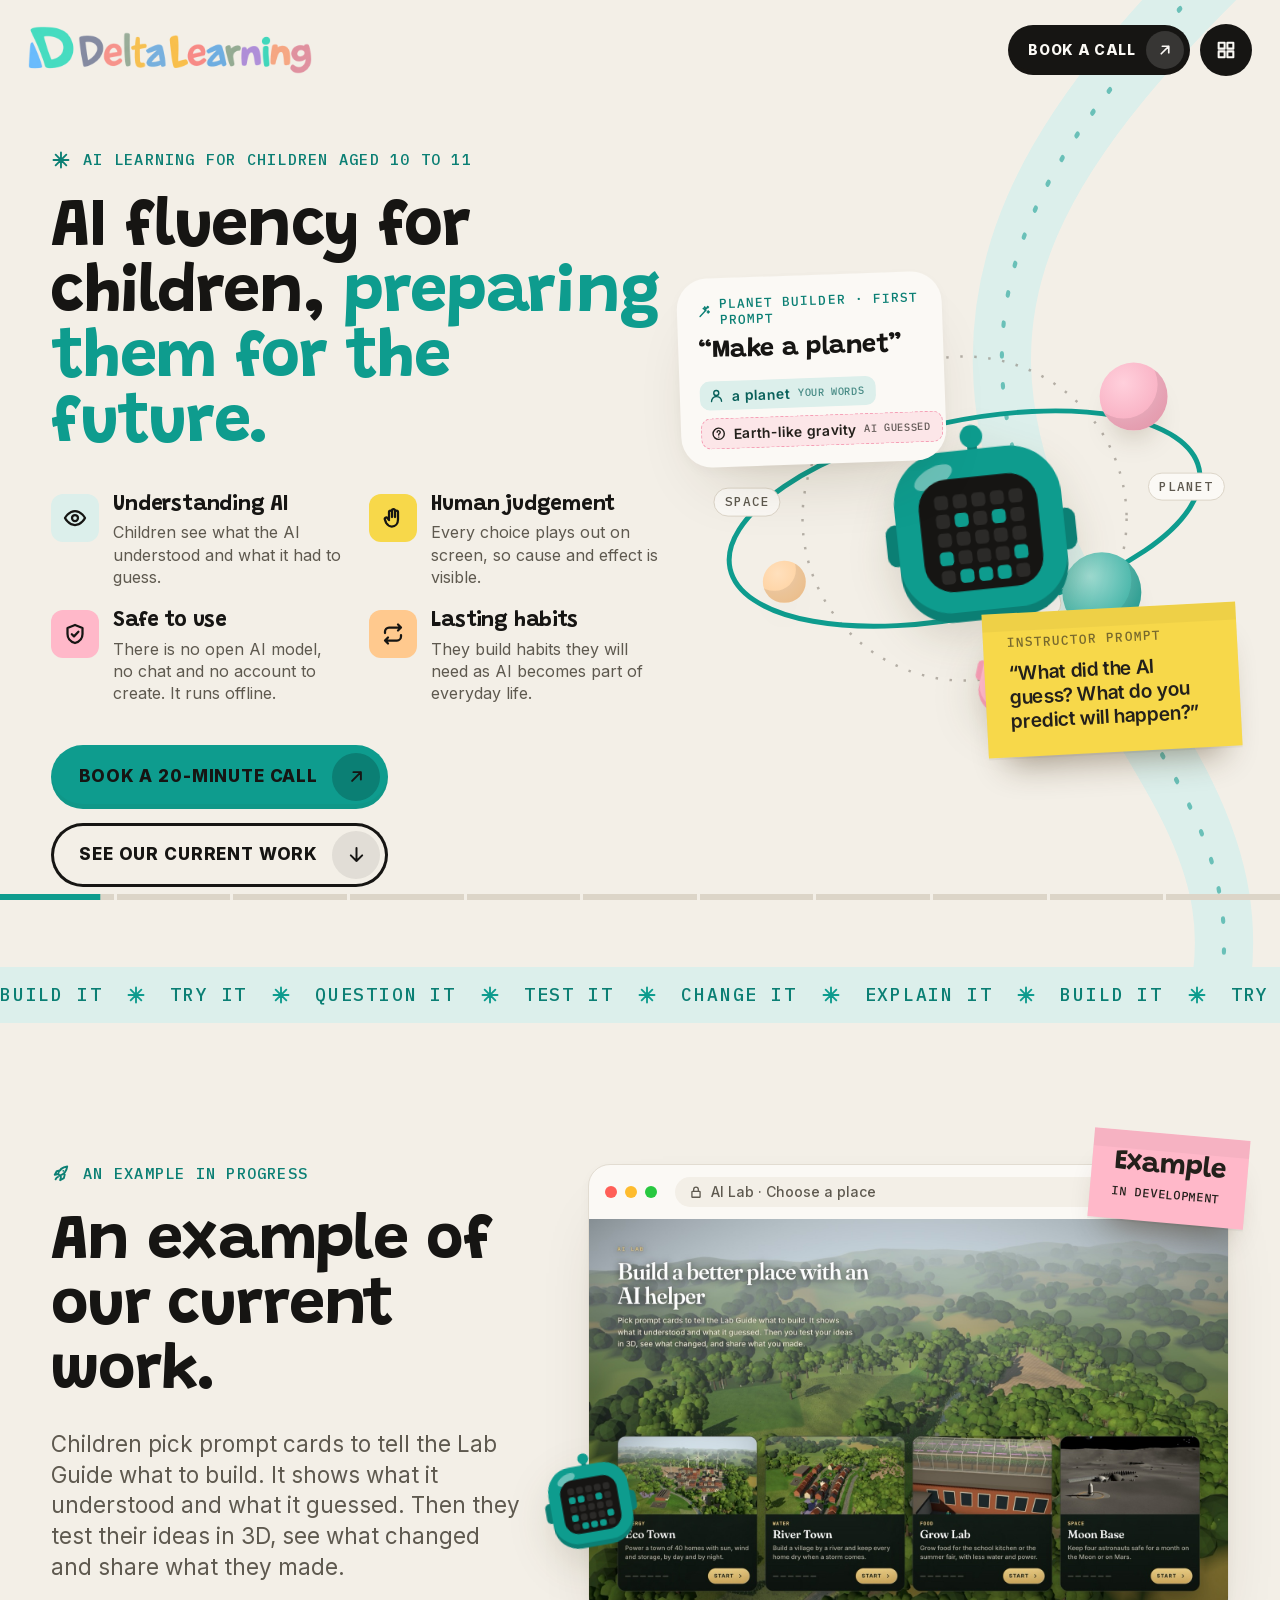
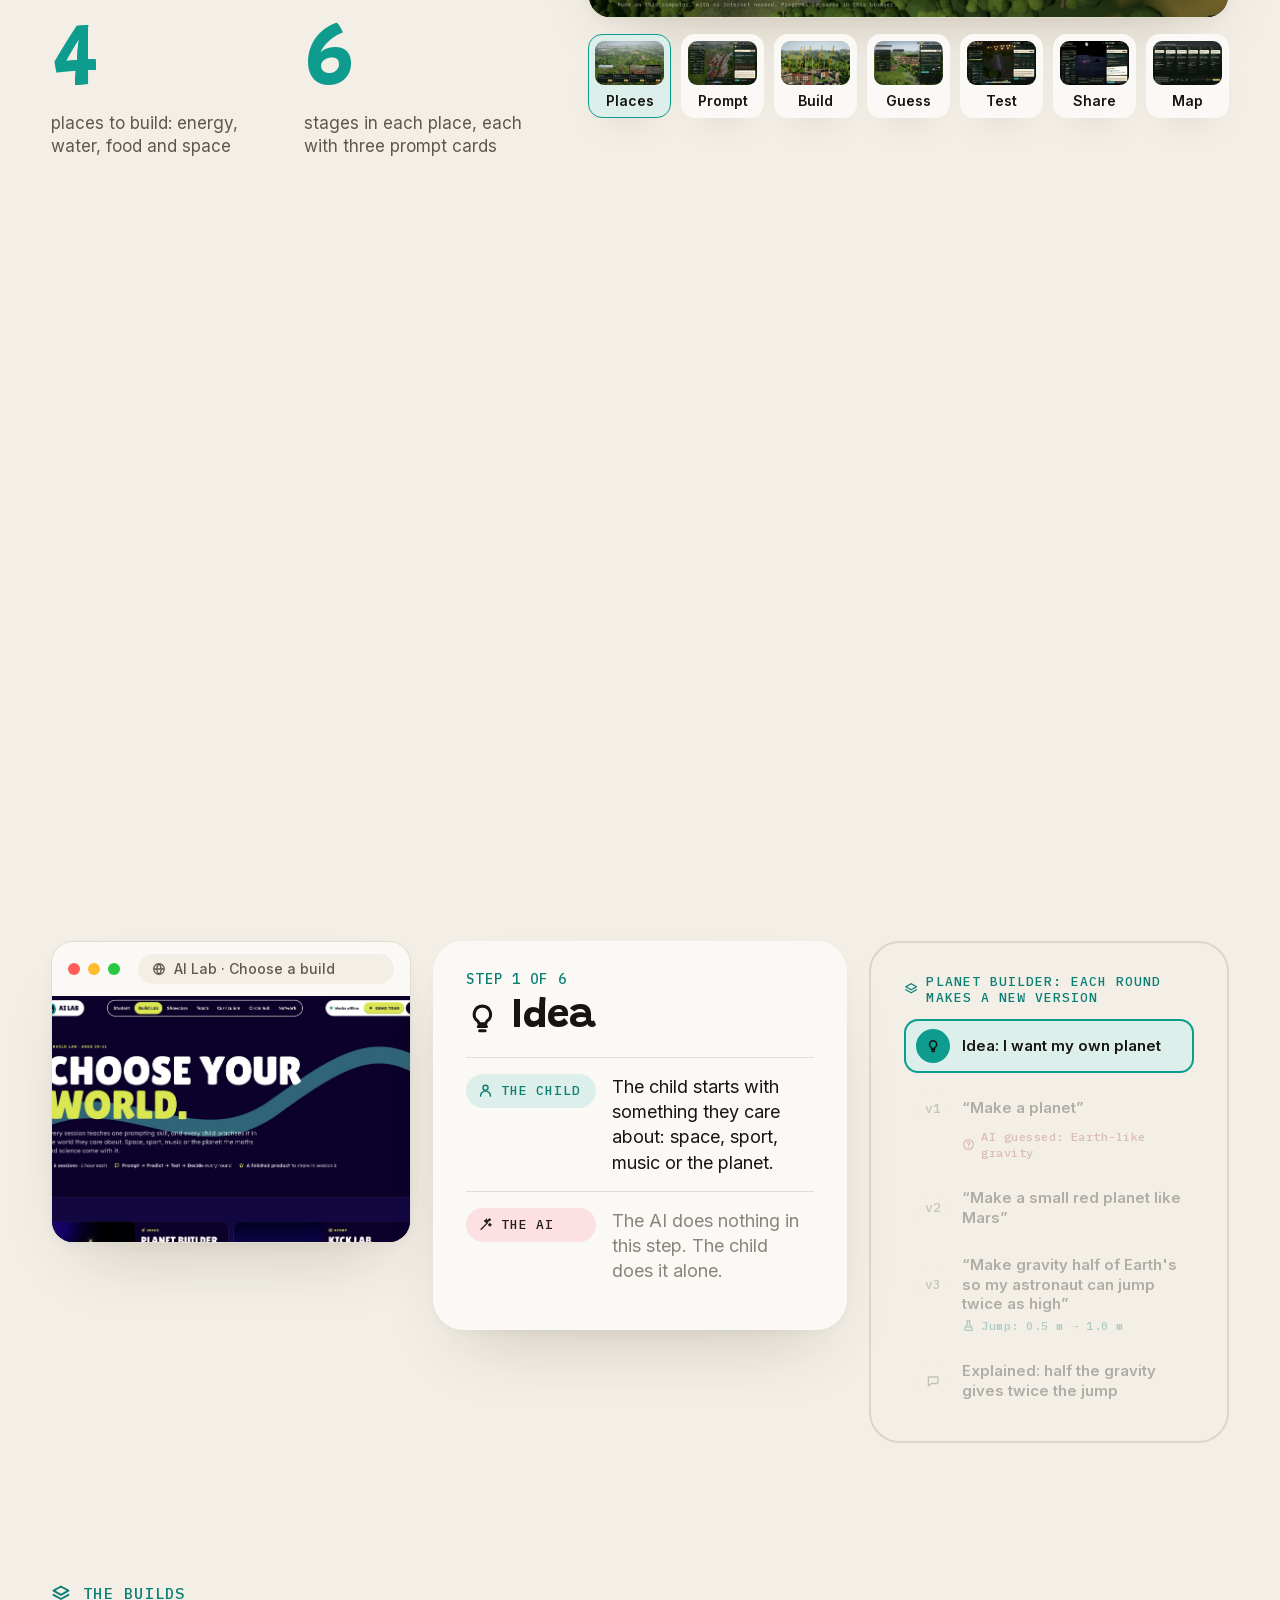
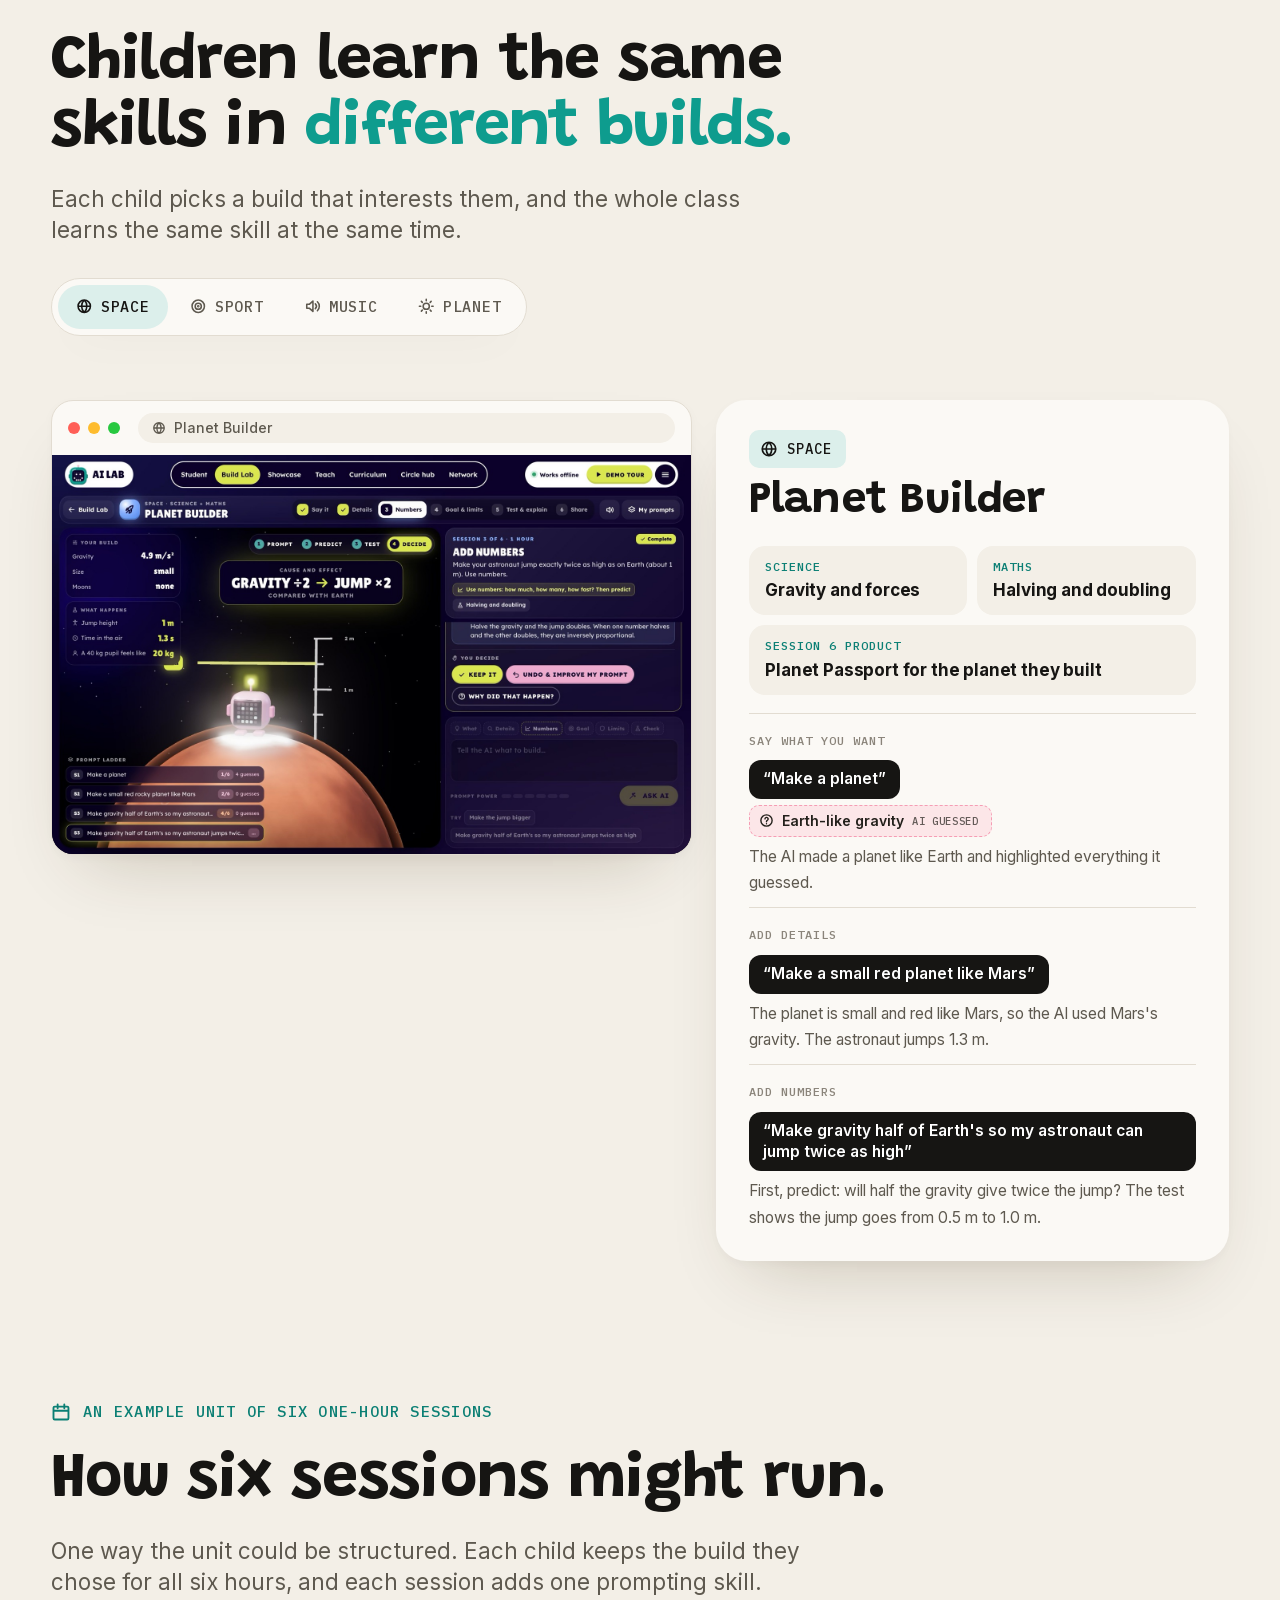
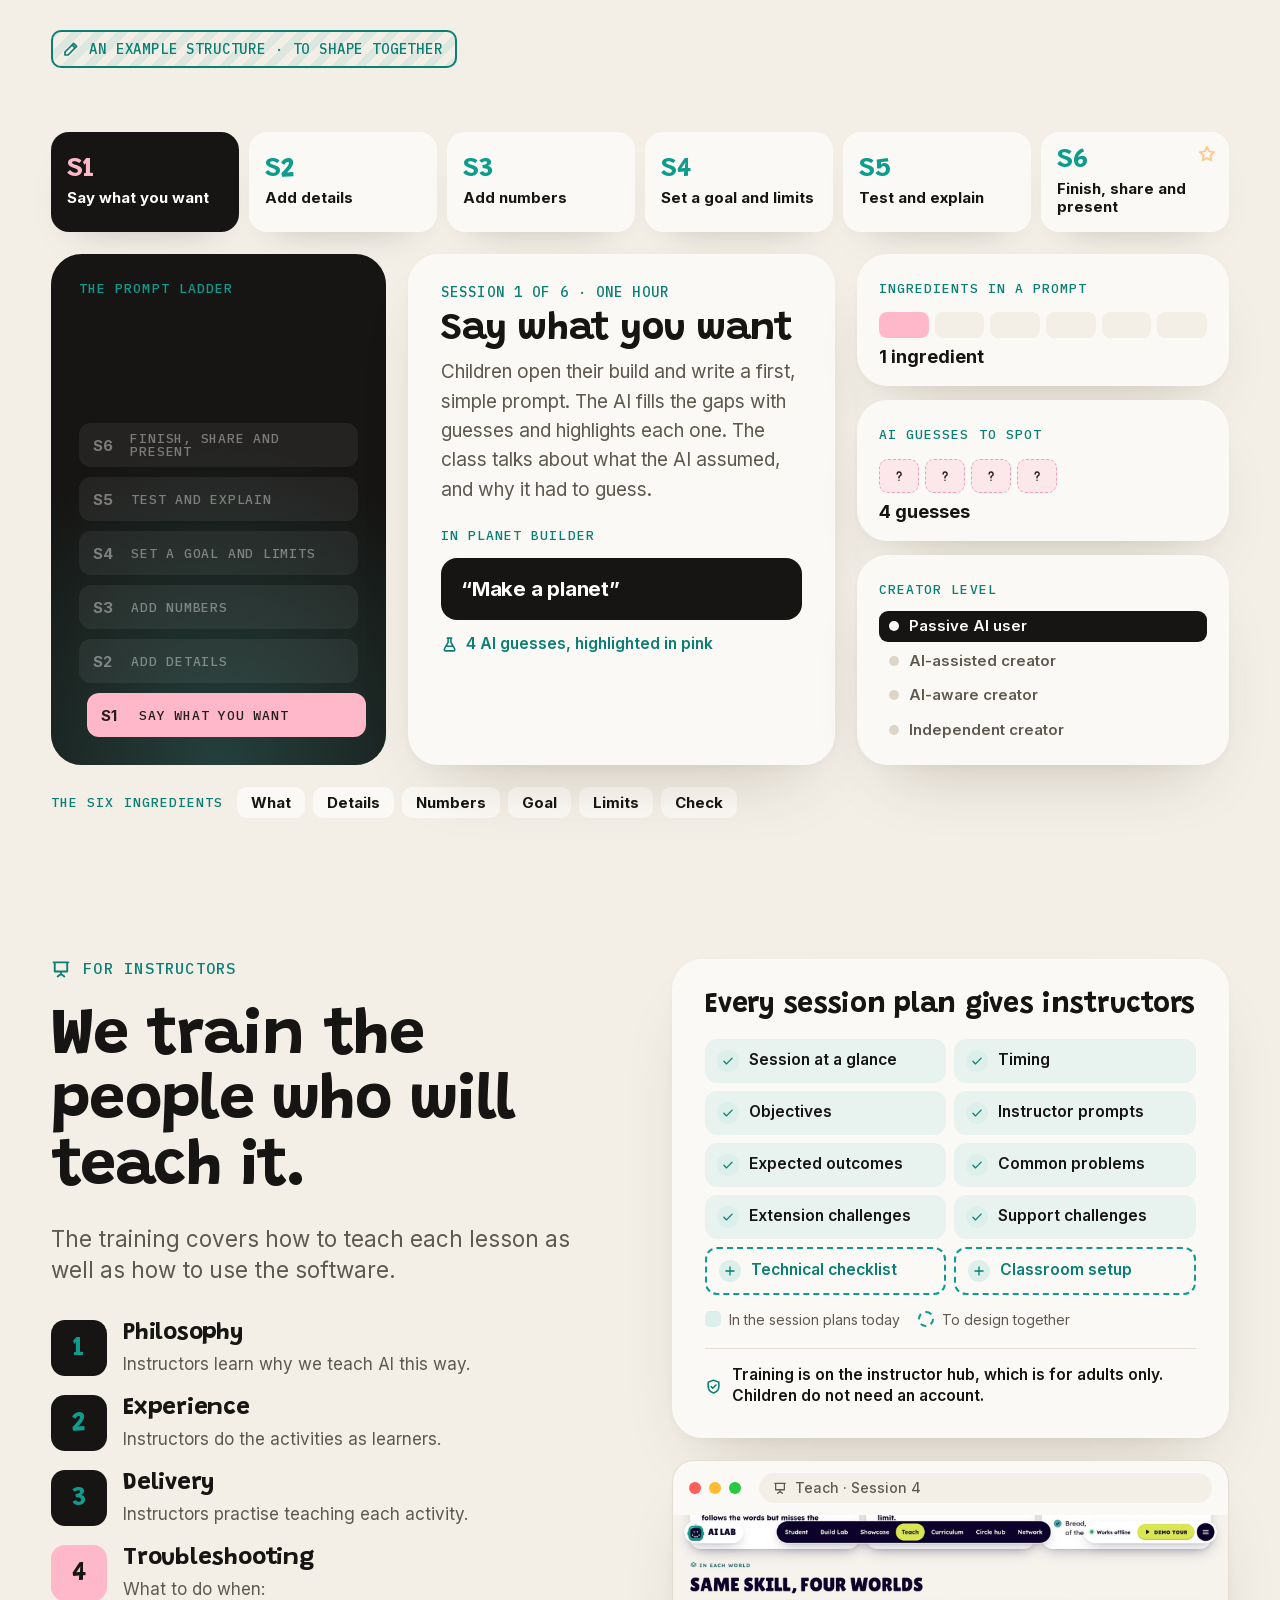
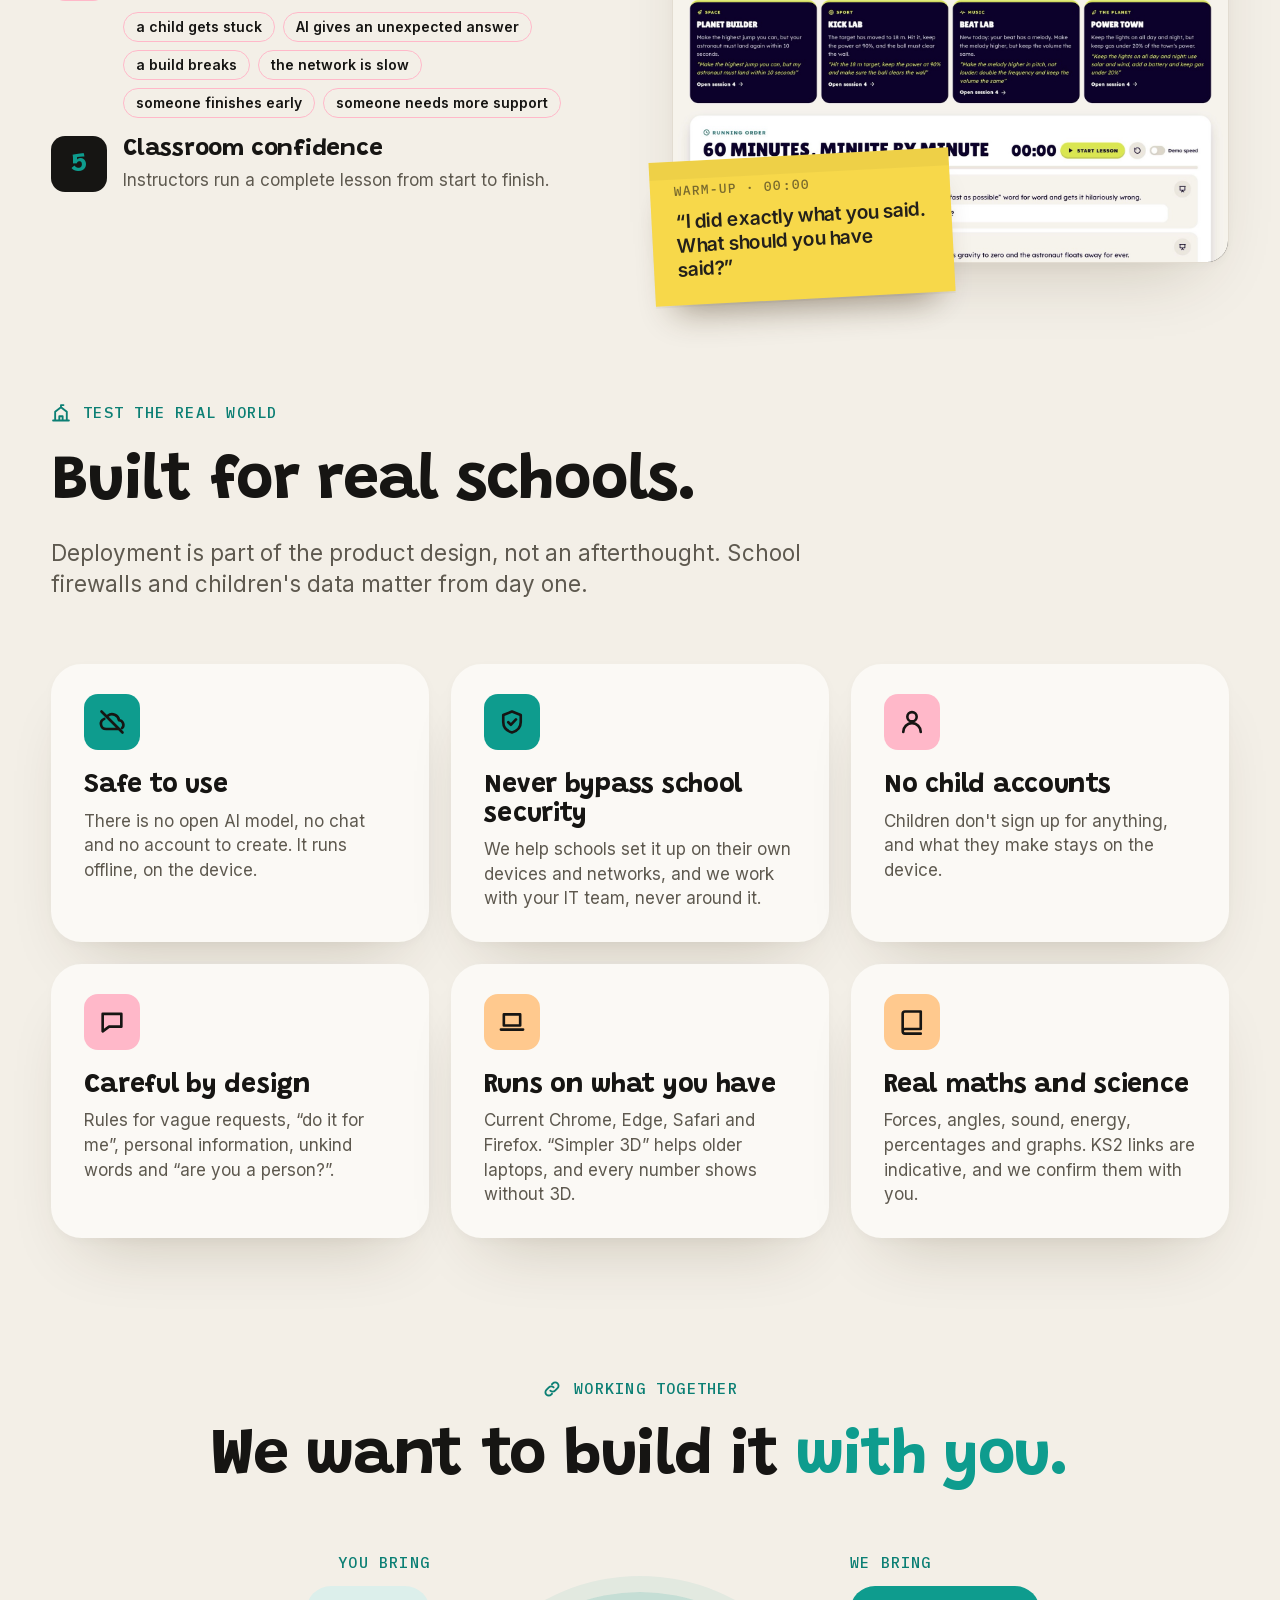
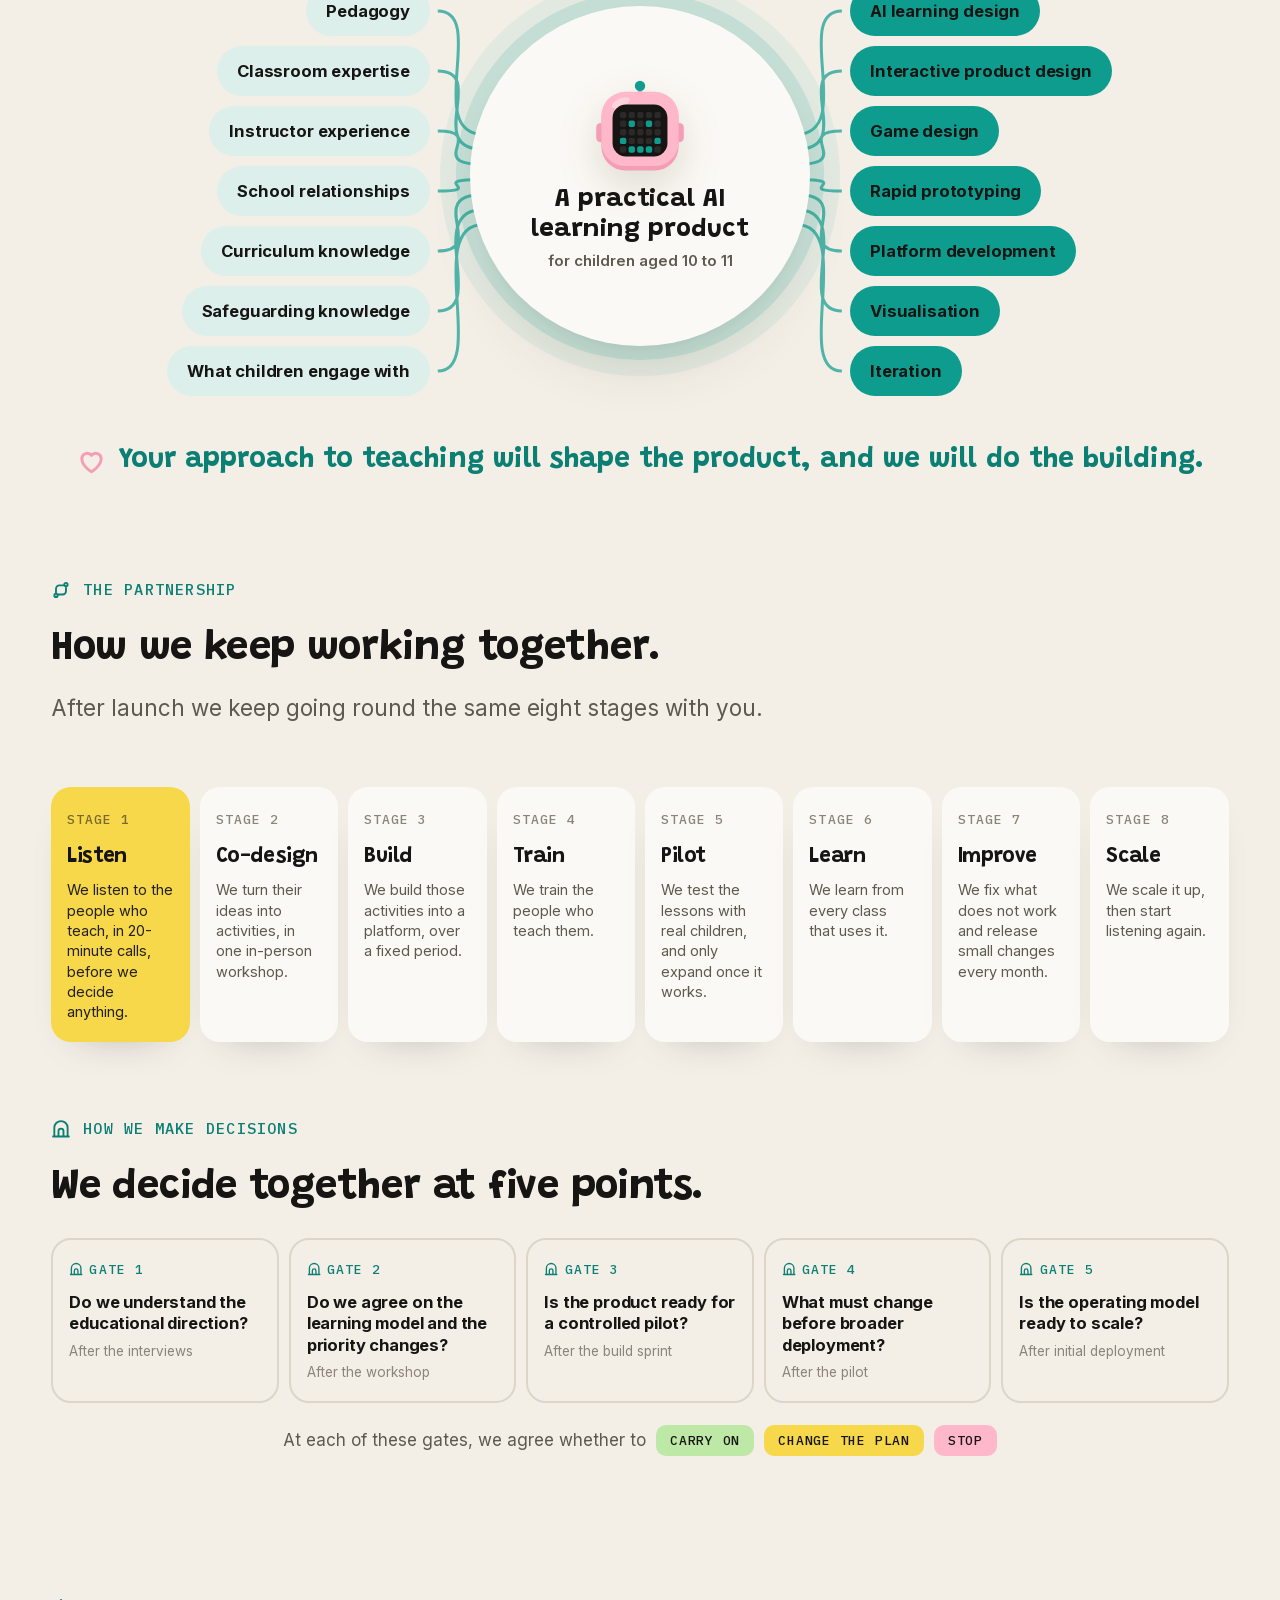
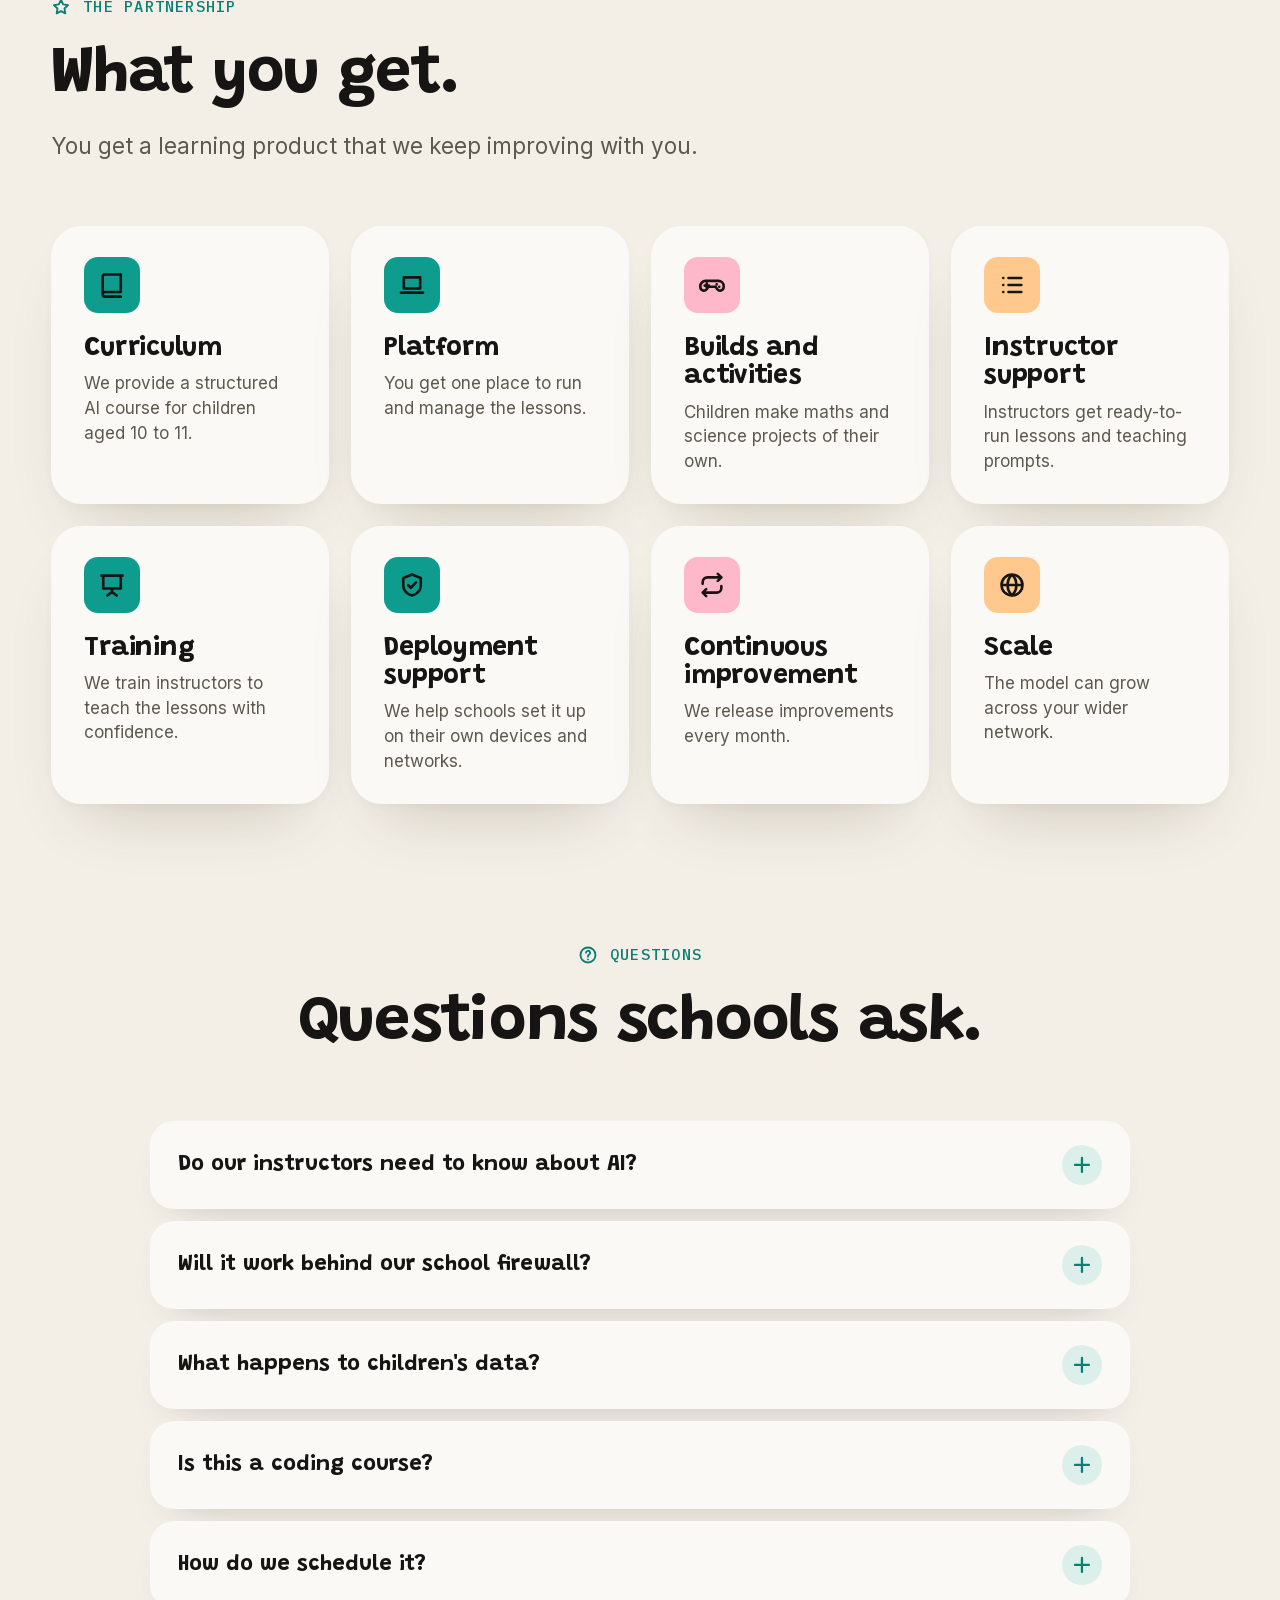
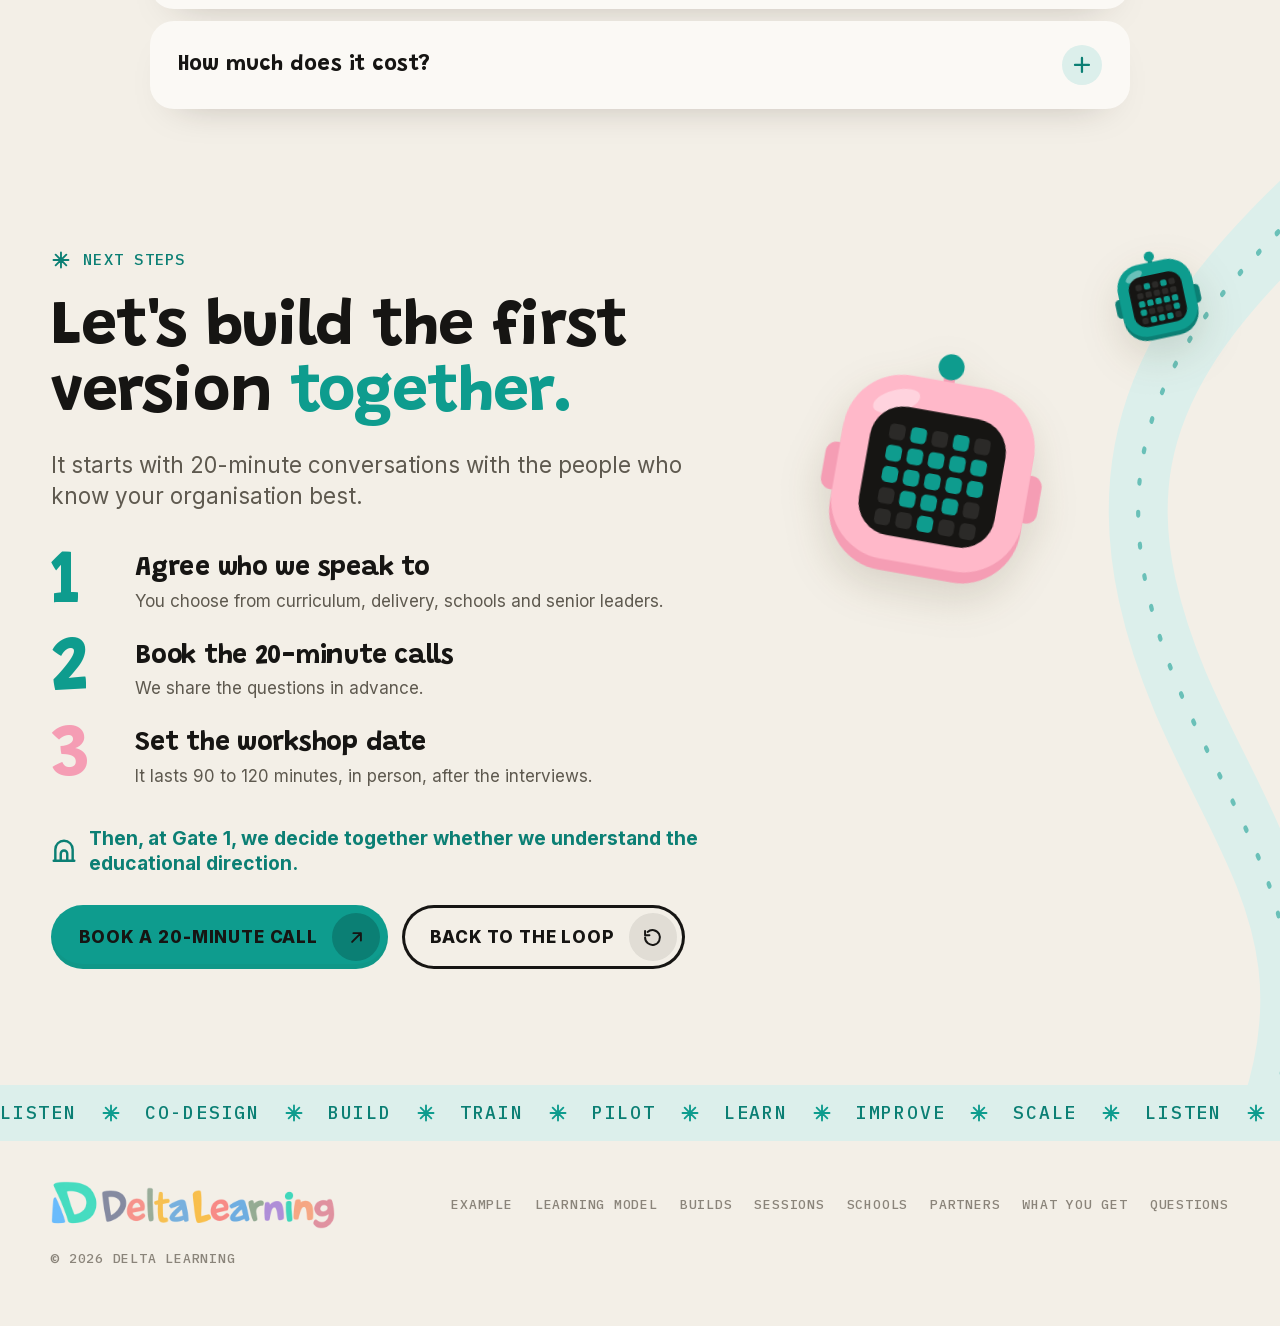
==== index.html @ f97d6432 "Add the Delta Learning AI Lab landing page in two styles - / is the deck-style version, built from t" ====
<!doctype html>
<html lang="en-GB">
  <head>
    <meta charset="utf-8" />
    <meta name="viewport" content="width=device-width, initial-scale=1" />
    <title>Delta Learning · The AI Lab for schools</title>
    <meta name="description" content="A six-session AI Lab where 10 to 11 year olds learn maths and science by building with AI: prompting step by step, predicting, testing and deciding. For schools and education partners." />
    <meta name="theme-color" content="#f3efe7" />
    <link rel="icon" href="assets/logo-mark.png" type="image/png" />
    <link rel="preload" href="assets/fonts/grandstander-700-latin.woff2" as="font" type="font/woff2" crossorigin />
    <link rel="preload" href="assets/fonts/inter.woff2" as="font" type="font/woff2" crossorigin />
    <link rel="stylesheet" href="css/site.css" />
    <script>document.documentElement.classList.add("js");</script>
  </head>
  <body>
    <!-- ======================================================================
         TOP BAR: brand, stage-style section nav, call to action
         ====================================================================== -->
    <header class="topbar" id="topbar">
      <a class="logo" href="#top"><img src="assets/logo.png" width="1520" height="260" alt="Delta Learning" /></a>
      <nav class="stagenav" aria-label="Sections">
        <span class="stagenav__label">The AI Lab</span>
        <ol>
          <li><a href="#example">Example</a></li>
          <li><a href="#model">Learning model</a></li>
          <li><a href="#worlds">Builds</a></li>
          <li><a href="#sessions">Sessions</a></li>
          <li><a href="#train">Train</a></li>
          <li><a href="#schools">Schools</a></li>
          <li><a href="#partners">Partners</a></li>
        </ol>
      </nav>
      <div style="display: flex; gap: 10px; align-items: center">
        <a class="btn btn--ink btn--sm" href="#next">Book a call <span class="btn__arrow"><i data-icon="arrow-up-right"></i></span></a>
        <button class="menubtn" id="menubtn" aria-label="Open menu" aria-expanded="false" aria-controls="menu"><i data-icon="grid"></i></button>
      </div>
    </header>
    <nav class="menu" id="menu" aria-label="Menu">
      <a href="#example">Example <span>01</span></a>
      <a href="#model">Learning model <span>02</span></a>
      <a href="#worlds">Builds <span>03</span></a>
      <a href="#sessions">Sessions <span>04</span></a>
      <a href="#train">Train <span>05</span></a>
      <a href="#schools">Schools <span>06</span></a>
      <a href="#partners">Partners <span>07</span></a>
      <a href="#get">What you get <span>08</span></a>
      <a href="#faq">Questions <span>09</span></a>
      <a class="btn" href="#next">Book a 20-minute call <span class="btn__arrow"><i data-icon="arrow-up-right"></i></span></a>
    </nav>

    <main id="top">
      <!-- ====================================================================
           1 · HERO
           ==================================================================== -->
      <section class="hero" data-sec>
        <svg class="ribbon" viewBox="0 0 800 1000" preserveAspectRatio="none" aria-hidden="true">
          <path d="M700 -40 C 420 160, 300 300, 420 520 S 760 820, 560 1080" />
          <path class="ribbon__dash" d="M700 -40 C 420 160, 300 300, 420 520 S 760 820, 560 1080" />
        </svg>

        <div class="wrap hero__grid">
          <div class="hero__copy">
            <p class="eyebrow" data-a><i data-icon="sparkle"></i>AI learning for children aged 10 to 11</p>
            <h1 class="t-hero" data-a style="--d: 100ms">AI fluency for children, <span class="teal">preparing them for the future.</span></h1>
            <ul class="pillars">
              <li data-a style="--d: 200ms"><span class="tile tile--tint"><i data-icon="eye"></i></span><div><h3>Understanding AI</h3><p>Children see what the AI understood and what it had to guess.</p></div></li>
              <li data-a style="--d: 260ms"><span class="tile tile--yellow"><i data-icon="hand"></i></span><div><h3>Human judgement</h3><p>Every choice plays out on screen, so cause and effect is visible.</p></div></li>
              <li data-a style="--d: 320ms"><span class="tile tile--pink"><i data-icon="shield-check"></i></span><div><h3>Safe to use</h3><p>There is no open AI model, no chat and no account to create. It runs offline.</p></div></li>
              <li data-a style="--d: 380ms"><span class="tile tile--orange"><i data-icon="repeat"></i></span><div><h3>Lasting habits</h3><p>They build habits they will need as AI becomes part of everyday life.</p></div></li>
            </ul>
            <div class="btns" data-a style="--d: 440ms">
              <a class="btn" href="#next">Book a 20-minute call <span class="btn__arrow"><i data-icon="arrow-up-right"></i></span></a>
              <a class="btn btn--ghost" href="#example">See our current work <span class="btn__arrow"><i data-icon="arrow-down"></i></span></a>
            </div>
          </div>

          <div class="hero__art" aria-hidden="true">
            <svg class="orbit" viewBox="0 0 640 640">
              <g class="orbit__spin"><circle class="orbit__dash" cx="320" cy="320" r="196" /></g>
              <ellipse class="orbit__ring" cx="320" cy="320" rx="290" ry="118" transform="rotate(-12 320 320)" />
            </svg>
            <span class="planet planet--pink" style="left: 82%; top: 27%; width: 13%; height: 13%"></span>
            <span class="planet planet--earth" style="left: 76%; top: 64%; width: 15%; height: 15%"></span>
            <span class="planet planet--orange" style="left: 16%; top: 62%; width: 8%; height: 8%"></span>
            <span class="orbit-label" style="left: 9%; top: 47%">Space</span>
            <span class="orbit-label" style="left: 34%; top: 32%">Sport</span>
            <span class="orbit-label" style="left: 62%; top: 66%">Music</span>
            <span class="orbit-label" style="left: 92%; top: 44%">Planet</span>
            <span class="bit bit--float" data-bit="teal:happy:200:-6" style="left: 34%; top: 32%"></span>
            <span class="bit bit--float bit--slow" data-bit="pink:grin:96:12" style="left: 52%; top: 70%"></span>

            <div class="card hero__ask" data-a="pop" style="--d: 700ms; --r: -2deg">
              <p class="minilabel"><i data-icon="wand"></i>Planet Builder · first prompt</p>
              <p class="q">“Make a planet”</p>
              <div class="hero__chips">
                <span class="mini mini--you"><i data-icon="user"></i>a planet <small>your words</small></span>
                <span class="mini mini--guess"><i data-icon="help"></i>Earth-like gravity <small>AI guessed</small></span>
              </div>
            </div>
            <div class="note hero__say" data-a="pop" style="--d: 900ms">
              <p class="minilabel">Instructor prompt</p>
              “What did the AI guess? What do you predict will happen?”
            </div>
          </div>
        </div>

        <div class="ticker" data-ticker="Build it|Try it|Question it|Test it|Change it|Explain it"></div>
      </section>

      <!-- ====================================================================
           2 · AN EXAMPLE OF OUR CURRENT WORK
           ==================================================================== -->
      <section class="section" id="example" data-sec>
        <div class="wrap proto">
          <div>
            <p class="eyebrow" data-a><i data-icon="rocket"></i>An example in progress</p>
            <h2 class="t-1" data-a style="--d: 80ms">An example of our current work.</h2>
            <p class="lead" data-a style="--d: 160ms">Children pick prompt cards to tell the Lab Guide what to build. It shows what it understood and what it guessed. Then they test their ideas in 3D, see what changed and share what they made.</p>
            <div class="stats">
              <div class="stat" data-a style="--d: 220ms"><b data-count="4">4</b><p>places to build: energy, water, food and space</p></div>
              <div class="stat" data-a style="--d: 280ms"><b data-count="6">6</b><p>stages in each place, each with three prompt cards</p></div>
              <div class="stat stat--pink" data-a style="--d: 340ms"><b data-count="1">1</b><p>vague card at every stage, so the AI has to guess</p></div>
              <div class="stat stat--ink" data-a style="--d: 400ms"><b>0</b><p>typing, open AI models or internet needed</p></div>
            </div>
          </div>

          <div class="proto__view" data-a style="--d: 200ms">
            <div class="note proto__sticker">Example<small>In development</small></div>
            <div class="browser">
              <div class="browser__bar"><i></i><i></i><i></i><span class="browser__url"><i data-icon="lock"></i><span id="proto-url">AI Lab · Choose a place</span></span></div>
              <div class="browser__shot"><img id="proto-shot" src="assets/img/app-places.jpg" width="1600" height="1000" alt="Choose a place: Eco Town, River Town, Grow Lab and Moon Base." /></div>
            </div>
            <span class="bit bit--float" data-bit="teal:wink:96:-10"></span>
            <div class="thumbs" id="thumbs" role="group" aria-label="Look around the app">
              <button class="thumb" aria-pressed="true" data-shot="app-places" data-url="AI Lab · Choose a place" data-alt="Choose a place: Eco Town, River Town, Grow Lab and Moon Base."><img src="assets/img/app-places.jpg" alt="" loading="lazy" />Places</button>
              <button class="thumb" aria-pressed="false" data-shot="app-first-card" data-url="AI Lab · Eco Town · Start your town" data-alt="Eco Town: the first prompt card."><img src="assets/img/app-first-card.jpg" alt="" loading="lazy" />Prompt</button>
              <button class="thumb" aria-pressed="false" data-shot="app-crew" data-url="AI Lab · Eco Town · The crew builds it" data-alt="Eco Town: a crew builds what the card asked for."><img src="assets/img/app-crew.jpg" alt="" loading="lazy" />Build</button>
              <button class="thumb" aria-pressed="false" data-shot="app-details" data-url="AI Lab · River Town · Fill in the village" data-alt="River Town: what the AI guessed, and why."><img src="assets/img/app-details.jpg" alt="" loading="lazy" />Guess</button>
              <button class="thumb" aria-pressed="false" data-shot="app-test" data-url="AI Lab · Eco Town · Test it, and explain" data-alt="Eco Town: a fair test."><img src="assets/img/app-test.jpg" alt="" loading="lazy" />Test</button>
              <button class="thumb" aria-pressed="false" data-shot="app-share" data-url="AI Lab · Moon Base · Finish and share" data-alt="Moon Base: finish and share."><img src="assets/img/app-share.jpg" alt="" loading="lazy" />Share</button>
              <button class="thumb" aria-pressed="false" data-shot="app-map" data-url="AI Lab · Your prompt map" data-alt="The prompt map: every choice and what it led to."><img src="assets/img/app-map.jpg" alt="" loading="lazy" />Map</button>
            </div>
          </div>
        </div>
      </section>

      <!-- ====================================================================
           3 · THE LEARNING MODEL
           ==================================================================== -->
      <section class="section" id="model" data-sec>
        <div class="wrap">
          <div class="head">
            <p class="eyebrow" data-a><i data-icon="repeat"></i>The learning model</p>
            <h2 class="t-1" data-a style="--d: 80ms">Lesson structure.</h2>
            <p class="lead" data-a style="--d: 160ms">Every session has six steps. Children repeat the middle four, each time with a new prompt.</p>
          </div>
          <div class="steps" id="steps" data-a style="--d: 200ms"></div>
          <div class="repeat" data-a style="--d: 260ms">
            <svg class="loopline" viewBox="0 0 600 40" preserveAspectRatio="none" aria-hidden="true"><path d="M480 0 C 480 34, 420 36, 300 36 S 120 34, 120 0" /></svg>
            <span class="chip chip--ai"><i data-icon="repeat"></i>Children repeat these four steps with a new version of the prompt.</span>
          </div>
          <div class="model" data-a style="--d: 300ms">
            <div class="browser">
              <div class="browser__bar"><i></i><i></i><i></i><span class="browser__url"><i data-icon="globe"></i><span id="model-url">AI Lab · Choose a build</span></span></div>
              <div class="browser__shot"><img id="model-shot" src="assets/img/build-lab.jpg" width="1600" height="1000" alt="" /></div>
            </div>
            <div class="card" id="model-detail" aria-live="polite"></div>
            <div class="card versions">
              <p class="minilabel"><i data-icon="layers"></i>Planet Builder: each round makes a new version</p>
              <ul id="versions"></ul>
            </div>
          </div>
        </div>
      </section>

      <!-- ====================================================================
           4 · WORLDS
           ==================================================================== -->
      <section class="section" id="worlds" data-sec>
        <div class="wrap">
          <div class="head head--split">
            <div>
              <p class="eyebrow" data-a><i data-icon="layers"></i>The builds</p>
              <h2 class="t-1" data-a style="--d: 80ms">Children learn the same skills in <span class="teal">different builds.</span></h2>
              <p class="lead" data-a style="--d: 160ms">Each child picks a build that interests them, and the whole class learns the same skill at the same time.</p>
            </div>
            <div class="seg" role="tablist" aria-label="Builds" id="worldtabs" data-a style="--d: 200ms"></div>
          </div>
          <div class="world" id="world" role="tabpanel" aria-live="polite" data-a style="--d: 240ms"></div>
        </div>
      </section>

      <!-- ====================================================================
           5 · SESSIONS
           ==================================================================== -->
      <section class="section" id="sessions" data-sec>
        <div class="wrap">
          <div class="head head--split">
            <div>
              <p class="eyebrow" data-a><i data-icon="calendar"></i>An example unit of six one-hour sessions</p>
              <h2 class="t-1" data-a style="--d: 80ms">How six sessions might run.</h2>
              <p class="lead" data-a style="--d: 160ms">One way the unit could be structured. Each child keeps the build they chose for all six hours, and each session adds one prompting skill.</p>
            </div>
            <span class="tag tag--todo" data-a style="--d: 200ms"><i data-icon="pencil"></i>An example structure · to shape together</span>
          </div>
          <div class="stabs" id="stabs" role="tablist" aria-label="Sessions" data-a style="--d: 220ms"></div>
          <div class="sess" data-a style="--d: 280ms">
            <div class="ladder" id="ladder" aria-hidden="true"></div>
            <div class="card sess__main" id="sess-main" aria-live="polite"></div>
            <div class="sess__side">
              <div class="card"><p class="minilabel">Ingredients in a prompt</p><div class="meter" id="meter"></div><p class="big" id="meter-t"></p></div>
              <div class="card"><p class="minilabel">AI guesses to spot</p><div class="guesses" id="guesses"></div><p class="big" id="guesses-t"></p></div>
              <div class="card"><p class="minilabel">Creator level</p><ul class="levels" id="levels"></ul></div>
            </div>
          </div>
          <div class="ingredients" data-a>
            <span class="minilabel">The six ingredients</span>
            <span class="ing">What</span><span class="ing">Details</span><span class="ing">Numbers</span><span class="ing">Goal</span><span class="ing">Limits</span><span class="ing">Check</span>
          </div>
        </div>
      </section>

      <!-- ====================================================================
           6 · TRAIN
           ==================================================================== -->
      <section class="section" id="train" data-sec>
        <div class="wrap train">
          <div>
            <p class="eyebrow" data-a><i data-icon="board"></i>For instructors</p>
            <h2 class="t-1" data-a style="--d: 80ms">We train the people who will teach it.</h2>
            <p class="lead" data-a style="--d: 160ms">The training covers how to teach each lesson as well as how to use the software.</p>
            <ol class="nlist">
              <li data-a><span class="n">1</span><div><h3>Philosophy</h3><p>Instructors learn why we teach AI this way.</p></div></li>
              <li data-a style="--d: 60ms"><span class="n">2</span><div><h3>Experience</h3><p>Instructors do the activities as learners.</p></div></li>
              <li data-a style="--d: 120ms"><span class="n">3</span><div><h3>Delivery</h3><p>Instructors practise teaching each activity.</p></div></li>
              <li data-a style="--d: 180ms"><span class="n n--pink">4</span><div><h3>Troubleshooting</h3><p>What to do when:</p><div class="chips"><span>a child gets stuck</span><span>AI gives an unexpected answer</span><span>a build breaks</span><span>the network is slow</span><span>someone finishes early</span><span>someone needs more support</span></div></div></li>
              <li data-a style="--d: 240ms"><span class="n">5</span><div><h3>Classroom confidence</h3><p>Instructors run a complete lesson from start to finish.</p></div></li>
            </ol>
          </div>
          <div>
            <div class="card plan" data-a style="--d: 200ms">
              <h3>Every session plan gives instructors</h3>
              <ul>
                <li><i data-icon="check"></i>Session at a glance</li>
                <li><i data-icon="check"></i>Timing</li>
                <li><i data-icon="check"></i>Objectives</li>
                <li><i data-icon="check"></i>Instructor prompts</li>
                <li><i data-icon="check"></i>Expected outcomes</li>
                <li><i data-icon="check"></i>Common problems</li>
                <li><i data-icon="check"></i>Extension challenges</li>
                <li><i data-icon="check"></i>Support challenges</li>
                <li class="todo"><i data-icon="plus"></i>Technical checklist</li>
                <li class="todo"><i data-icon="plus"></i>Classroom setup</li>
              </ul>
              <div class="plan__key"><span><i></i>In the session plans today</span><span><i class="d"></i>To design together</span></div>
              <p class="plan__foot"><i data-icon="shield-check"></i>Training is on the instructor hub, which is for adults only. Children do not need an account.</p>
            </div>
            <div class="train__shot" data-a style="--d: 280ms">
              <div class="browser">
                <div class="browser__bar"><i></i><i></i><i></i><span class="browser__url"><i data-icon="board"></i>Teach · Session 4</span></div>
                <div class="browser__shot"><img src="assets/img/teach.jpg" width="1600" height="1000" loading="lazy" alt="The instructor's session plan: the mission in all four worlds and a minute-by-minute running order." /></div>
              </div>
              <div class="note"><p class="minilabel">Warm-up · 00:00</p>“I did exactly what you said. What should you have said?”</div>
            </div>
          </div>
        </div>
      </section>

      <!-- ====================================================================
           7 · SCHOOLS
           ==================================================================== -->
      <section class="section" id="schools" data-sec>
        <div class="wrap">
          <div class="head">
            <p class="eyebrow" data-a><i data-icon="school"></i>Test the real world</p>
            <h2 class="t-1" data-a style="--d: 80ms">Built for real schools.</h2>
            <p class="lead" data-a style="--d: 160ms">Deployment is part of the product design, not an afterthought. School firewalls and children's data matter from day one.</p>
          </div>
          <div class="grid4">
            <article class="card" data-a><div class="tile"><i data-icon="offline"></i></div><h3>Safe to use</h3><p>There is no open AI model, no chat and no account to create. It runs offline, on the device.</p></article>
            <article class="card" data-a style="--d: 60ms"><div class="tile"><i data-icon="shield-check"></i></div><h3>Never bypass school security</h3><p>We help schools set it up on their own devices and networks, and we work with your IT team, never around it.</p></article>
            <article class="card" data-a style="--d: 120ms"><div class="tile tile--pink"><i data-icon="account"></i></div><h3>No child accounts</h3><p>Children don't sign up for anything, and what they make stays on the device.</p></article>
            <article class="card" data-a><div class="tile tile--pink"><i data-icon="chat"></i></div><h3>Careful by design</h3><p>Rules for vague requests, “do it for me”, personal information, unkind words and “are you a person?”.</p></article>
            <article class="card" data-a style="--d: 60ms"><div class="tile tile--orange"><i data-icon="laptop"></i></div><h3>Runs on what you have</h3><p>Current Chrome, Edge, Safari and Firefox. “Simpler 3D” helps older laptops, and every number shows without 3D.</p></article>
            <article class="card" data-a style="--d: 120ms"><div class="tile tile--orange"><i data-icon="book"></i></div><h3>Real maths and science</h3><p>Forces, angles, sound, energy, percentages and graphs. KS2 links are indicative, and we confirm them with you.</p></article>
          </div>
        </div>
      </section>

      <!-- ====================================================================
           8 · PARTNERSHIP
           ==================================================================== -->
      <section class="section" id="partners" data-sec>
        <div class="wrap">
          <div class="head head--center">
            <p class="eyebrow" data-a><i data-icon="link"></i>Working together</p>
            <h2 class="t-1" data-a style="--d: 80ms">We want to build it <span class="teal">with you.</span></h2>
          </div>
          <div class="with" id="with" data-a style="--d: 160ms">
            <svg class="with__wires" id="wires" aria-hidden="true"></svg>
            <div class="with__col with__col--you">
              <h3>You bring</h3>
              <ul>
                <li class="pill">Pedagogy</li>
                <li class="pill">Classroom expertise</li>
                <li class="pill">Instructor experience</li>
                <li class="pill">School relationships</li>
                <li class="pill">Curriculum knowledge</li>
                <li class="pill">Safeguarding knowledge</li>
                <li class="pill">What children engage with</li>
              </ul>
            </div>
            <div class="with__hub">
              <span class="bit bit--inline" data-bit="pink:happy:92:0:still"></span>
              <b>A practical AI learning product</b>
              <small>for children aged 10 to 11</small>
            </div>
            <div class="with__col with__col--we">
              <h3>We bring</h3>
              <ul>
                <li class="pill pill--teal">AI learning design</li>
                <li class="pill pill--teal">Interactive product design</li>
                <li class="pill pill--teal">Game design</li>
                <li class="pill pill--teal">Rapid prototyping</li>
                <li class="pill pill--teal">Platform development</li>
                <li class="pill pill--teal">Visualisation</li>
                <li class="pill pill--teal">Iteration</li>
              </ul>
            </div>
          </div>
          <p class="with__foot" data-a><i data-icon="heart"></i>Your approach to teaching will shape the product, and we will do the building.</p>

          <div class="journey">
            <div class="head">
              <p class="eyebrow" data-a><i data-icon="route"></i>The partnership</p>
              <h2 class="t-2" data-a style="--d: 80ms">How we keep working together.</h2>
              <p class="lead" data-a style="--d: 140ms">After launch we keep going round the same eight stages with you.</p>
            </div>
            <ol class="journey__nav">
              <li class="jstage" data-a><span class="minilabel">Stage 1</span><h3>Listen</h3><p>We listen to the people who teach, in 20-minute calls, before we decide anything.</p></li>
              <li class="jstage" data-a style="--d: 40ms"><span class="minilabel">Stage 2</span><h3>Co-design</h3><p>We turn their ideas into activities, in one in-person workshop.</p></li>
              <li class="jstage" data-a style="--d: 80ms"><span class="minilabel">Stage 3</span><h3>Build</h3><p>We build those activities into a platform, over a fixed period.</p></li>
              <li class="jstage" data-a style="--d: 120ms"><span class="minilabel">Stage 4</span><h3>Train</h3><p>We train the people who teach them.</p></li>
              <li class="jstage" data-a style="--d: 160ms"><span class="minilabel">Stage 5</span><h3>Pilot</h3><p>We test the lessons with real children, and only expand once it works.</p></li>
              <li class="jstage" data-a style="--d: 200ms"><span class="minilabel">Stage 6</span><h3>Learn</h3><p>We learn from every class that uses it.</p></li>
              <li class="jstage" data-a style="--d: 240ms"><span class="minilabel">Stage 7</span><h3>Improve</h3><p>We fix what does not work and release small changes every month.</p></li>
              <li class="jstage" data-a style="--d: 280ms"><span class="minilabel">Stage 8</span><h3>Scale</h3><p>We scale it up, then start listening again.</p></li>
            </ol>
            <div class="head" style="margin: clamp(56px, 6vw, 88px) 0 28px">
              <p class="eyebrow" data-a><i data-icon="gate"></i>How we make decisions</p>
              <h2 class="t-2" data-a style="--d: 80ms">We decide together at five points.</h2>
            </div>
            <div class="gates">
              <div class="gate" data-a><span class="minilabel"><i data-icon="gate"></i>Gate 1</span><p>Do we understand the educational direction?</p><small>After the interviews</small></div>
              <div class="gate" data-a style="--d: 50ms"><span class="minilabel"><i data-icon="gate"></i>Gate 2</span><p>Do we agree on the learning model and the priority changes?</p><small>After the workshop</small></div>
              <div class="gate" data-a style="--d: 100ms"><span class="minilabel"><i data-icon="gate"></i>Gate 3</span><p>Is the product ready for a controlled pilot?</p><small>After the build sprint</small></div>
              <div class="gate" data-a style="--d: 150ms"><span class="minilabel"><i data-icon="gate"></i>Gate 4</span><p>What must change before broader deployment?</p><small>After the pilot</small></div>
              <div class="gate" data-a style="--d: 200ms"><span class="minilabel"><i data-icon="gate"></i>Gate 5</span><p>Is the operating model ready to scale?</p><small>After initial deployment</small></div>
            </div>
            <p class="decide" data-a>At each of these gates, we agree whether to <span style="background: var(--green)">Carry on</span><span style="background: var(--yellow)">Change the plan</span><span style="background: var(--pink)">Stop</span></p>
          </div>
        </div>
      </section>

      <!-- ====================================================================
           9 · WHAT YOU GET
           ==================================================================== -->
      <section class="section" id="get" data-sec>
        <div class="wrap">
          <div class="head">
            <p class="eyebrow" data-a><i data-icon="star"></i>The partnership</p>
            <h2 class="t-1" data-a style="--d: 80ms">What you get.</h2>
            <p class="lead" data-a style="--d: 160ms">You get a learning product that we keep improving with you.</p>
          </div>
          <div class="grid4 grid4--get">
            <article class="card" data-a><div class="tile"><i data-icon="book"></i></div><h3>Curriculum</h3><p>We provide a structured AI course for children aged 10 to 11.</p></article>
            <article class="card" data-a style="--d: 50ms"><div class="tile"><i data-icon="laptop"></i></div><h3>Platform</h3><p>You get one place to run and manage the lessons.</p></article>
            <article class="card" data-a style="--d: 100ms"><div class="tile tile--pink"><i data-icon="gamepad"></i></div><h3>Builds and activities</h3><p>Children make maths and science projects of their own.</p></article>
            <article class="card" data-a style="--d: 150ms"><div class="tile tile--orange"><i data-icon="list"></i></div><h3>Instructor support</h3><p>Instructors get ready-to-run lessons and teaching prompts.</p></article>
            <article class="card" data-a><div class="tile"><i data-icon="board"></i></div><h3>Training</h3><p>We train instructors to teach the lessons with confidence.</p></article>
            <article class="card" data-a style="--d: 50ms"><div class="tile"><i data-icon="shield-check"></i></div><h3>Deployment support</h3><p>We help schools set it up on their own devices and networks.</p></article>
            <article class="card" data-a style="--d: 100ms"><div class="tile tile--pink"><i data-icon="repeat"></i></div><h3>Continuous improvement</h3><p>We release improvements every month.</p></article>
            <article class="card" data-a style="--d: 150ms"><div class="tile tile--orange"><i data-icon="globe"></i></div><h3>Scale</h3><p>The model can grow across your wider network.</p></article>
          </div>
        </div>
      </section>

      <!-- ====================================================================
           10 · FAQ
           ==================================================================== -->
      <section class="section" id="faq" data-sec>
        <div class="wrap">
          <div class="head head--center">
            <p class="eyebrow" data-a><i data-icon="help"></i>Questions</p>
            <h2 class="t-1" data-a style="--d: 80ms">Questions schools ask.</h2>
          </div>
          <div class="faq">
            <details data-a><summary>Do our instructors need to know about AI?<span class="plus"><i data-icon="plus"></i></span></summary><p>No. A non-specialist instructor must be able to run it, and that's a design rule. Every session has a minute-by-minute plan with the words to say, and the training ends with each instructor running a complete lesson.</p></details>
            <details data-a><summary>Will it work behind our school firewall?<span class="plus"><i data-icon="plus"></i></span></summary><p>Yes. There is no open AI model and no chat. The example AI runs offline on the device, so nothing needs to reach an outside service, and we help schools set it up on their own devices and networks.</p></details>
            <details data-a><summary>What happens to children's data?<span class="plus"><i data-icon="plus"></i></span></summary><p>There is no account to create, and what children make stays on the device. A shared build travels inside its link, so no server is needed.</p></details>
            <details data-a><summary>Is this a coding course?<span class="plus"><i data-icon="plus"></i></span></summary><p>No. It's maths and science, learned by building with AI. Children practise saying exactly what they mean, predicting, testing fairly and deciding from evidence.</p></details>
            <details data-a><summary>How do we schedule it?<span class="plus"><i data-icon="plus"></i></span></summary><p>Run it as a half-term block or as six weekly one-hour sessions. Each session stands alone in the timetable, and the build carries on to the next one.</p></details>
            <details data-a><summary>How much does it cost?<span class="plus"><i data-icon="plus"></i></span></summary><p>We agree pricing and terms with each partner once we understand what you need. Book a call and we'll talk it through.</p></details>
          </div>
        </div>
      </section>

      <!-- ====================================================================
           11 · NEXT STEPS
           ==================================================================== -->
      <section class="section next" id="next" data-sec>
        <svg class="ribbon" viewBox="0 0 700 900" preserveAspectRatio="none" aria-hidden="true">
          <path d="M760 -20 C 560 120, 360 220, 420 420 S 700 700, 520 960" />
          <path class="ribbon__dash" d="M760 -20 C 560 120, 360 220, 420 420 S 700 700, 520 960" />
        </svg>
        <div class="wrap next__grid">
          <div>
            <p class="eyebrow" data-a><i data-icon="sparkle"></i>Next steps</p>
            <h2 class="t-1" data-a style="--d: 80ms">Let's build the first version <span class="teal">together.</span></h2>
            <p class="lead" data-a style="--d: 160ms">It starts with 20-minute conversations with the people who know your organisation best.</p>
            <ol class="nsteps">
              <li data-a><b>1</b><div><h3>Agree who we speak to</h3><p>You choose from curriculum, delivery, schools and senior leaders.</p></div></li>
              <li data-a style="--d: 80ms"><b>2</b><div><h3>Book the 20-minute calls</h3><p>We share the questions in advance.</p></div></li>
              <li data-a style="--d: 160ms"><b>3</b><div><h3>Set the workshop date</h3><p>It lasts 90 to 120 minutes, in person, after the interviews.</p></div></li>
            </ol>
            <p class="next__gate" data-a><i data-icon="gate"></i>Then, at Gate 1, we decide together whether we understand the educational direction.</p>
            <div class="btns" data-a>
              <!-- TODO: confirm the contact address -->
              <a class="btn" href="mailto:hello@deltatraining.co?subject=AI%20Lab%20%C2%B7%2020-minute%20call">Book a 20-minute call <span class="btn__arrow"><i data-icon="arrow-up-right"></i></span></a>
              <a class="btn btn--ghost" href="#model">Back to the loop <span class="btn__arrow"><i data-icon="restart"></i></span></a>
            </div>
          </div>
          <div class="next__art" aria-hidden="true">
            <span class="bit bit--float b1" data-bit="pink:love"></span>
            <span class="bit bit--float bit--slow b2" data-bit="teal:grin"></span>
          </div>
        </div>
        <div class="ticker" data-ticker="Listen|Co-design|Build|Train|Pilot|Learn|Improve|Scale"></div>
      </section>
    </main>

    <footer>
      <div class="wrap">
        <a class="logo" href="#top"><img src="assets/logo.png" width="1520" height="260" alt="Delta Learning" /></a>
        <nav aria-label="Footer">
          <a href="#example">Example</a><a href="#model">Learning model</a><a href="#worlds">Builds</a><a href="#sessions">Sessions</a><a href="#schools">Schools</a><a href="#partners">Partners</a><a href="#get">What you get</a><a href="#faq">Questions</a>
        </nav>
        <p>© <span id="year">2026</span> Delta Learning</p>
      </div>
    </footer>

    <div class="progress" id="progress" aria-hidden="true"></div>

    <script src="js/ui.js"></script>
    <script src="js/site.js"></script>
  </body>
</html>
---- css/site.css ----
/* ==========================================================================
   Delta Training · site styles
   Built from the DeltaOps engagement deck:
   warm paper, ink type, teal accent, Inter + IBM Plex Mono, sticky-note
   fills, calm cards, the ribbon and the "Bit" characters. Headings use
   Grandstander, the closest match to the Delta Learning logo lettering.
   The logo itself is the supplied artwork (assets/logo.png).
   No serif type and no italics anywhere.
   ========================================================================== */

@font-face {
  font-family: "Inter";
  src: url("../assets/fonts/inter.woff2") format("woff2");
  font-weight: 100 900;
  font-style: normal;
  font-display: swap;
}
@font-face {
  font-family: "IBM Plex Mono";
  src: url("../assets/fonts/plexmono-500.woff2") format("woff2");
  font-weight: 400 700;
  font-style: normal;
  font-display: swap;
}

@font-face {
  font-family: "Grandstander";
  src: url("../assets/fonts/grandstander-700-latin.woff2") format("woff2");
  font-weight: 700;
  font-style: normal;
  font-display: swap;
}

:root {
  --paper: #f3efe7;
  --card: #fbf9f5;
  --ink: #161513;
  --note-ink: #23201b;
  --body: #5e594f;
  --muted: #8a847a;
  --line: #dcd5c8;
  --card-line: #e2dcd1;
  --teal: #0e9c8e;
  --teal-deep: #0b7f74;
  --teal-dark: #08605a;
  --tint: #dcefeb;
  --tint-2: #bfe3dd;
  --yellow: #f7d84a;
  --pink: #ffb8c9;
  --pink-deep: #f59db4;
  --pink-ink: #a8435f;
  --blue: #a9d8f2;
  --green: #bde8a6;
  --orange: #ffc98e;

  --display: "Grandstander", "Inter", "Helvetica Neue", Arial, sans-serif;
  --sans: "Inter", "Helvetica Neue", Arial, sans-serif;
  --mono: "IBM Plex Mono", ui-monospace, Menlo, monospace;

  --shadow-card: 0 34px 70px -34px rgba(60, 40, 10, 0.24), 0 4px 12px rgba(60, 40, 10, 0.032);
  --shadow-soft: 0 18px 40px -28px rgba(40, 30, 20, 0.35);
  --shadow-note: 0 2px 0 rgba(0, 0, 0, 0.04), 0 26px 34px -20px rgba(60, 40, 10, 0.45);

  --ease-out: cubic-bezier(0.2, 0.8, 0.2, 1);
  --ease-in-out: cubic-bezier(0.65, 0, 0.35, 1);
  --ease-spring: cubic-bezier(0.34, 1.56, 0.64, 1);

  --maxw: 1320px;
  --gutter: clamp(16px, 4vw, 60px);
  --section-y: clamp(88px, 11vw, 168px);
  --r-card: clamp(24px, 2.4vw, 36px);
}

*,
*::before,
*::after {
  box-sizing: border-box;
  margin: 0;
  padding: 0;
  font-style: normal !important;
}
html {
  scroll-behavior: smooth;
  scroll-padding-top: 108px;
  overflow-x: clip;
}
body {
  background: var(--paper);
  color: var(--ink);
  font: 400 17px/1.55 var(--sans);
  -webkit-font-smoothing: antialiased;
  text-rendering: optimizeLegibility;
  overflow-x: clip;
}
img {
  display: block;
  max-width: 100%;
  height: auto;
}
a {
  color: inherit;
  text-decoration: none;
}
button {
  font: inherit;
  color: inherit;
  background: none;
  border: 0;
  cursor: pointer;
}
ul,
ol {
  list-style: none;
}
:focus-visible {
  outline: 3px solid var(--teal);
  outline-offset: 3px;
  border-radius: 8px;
}
svg.i {
  width: 1.1em;
  height: 1.1em;
  flex-shrink: 0;
}
.sr-only {
  position: absolute;
  width: 1px;
  height: 1px;
  overflow: hidden;
  clip: rect(0 0 0 0);
  white-space: nowrap;
}

.wrap {
  max-width: var(--maxw);
  margin: 0 auto;
  padding: 0 var(--gutter);
  position: relative;
}
.section {
  padding: var(--section-y) 0 0;
  position: relative;
}

/* ---- Type ------------------------------------------------------------------ */
h1,
h2,
h3,
h4 {
  font-family: var(--display);
  font-weight: 700;
  letter-spacing: -0.01em;
  color: var(--ink);
}
.t-hero {
  font-size: clamp(42px, 5.2vw, 84px);
  line-height: 0.98;
  letter-spacing: -0.02em;
}
.t-1 {
  font-size: clamp(38px, 5vw, 76px);
  line-height: 1.02;
  letter-spacing: -0.02em;
}
.t-2 {
  font-size: clamp(28px, 3.2vw, 46px);
  line-height: 1.05;
  letter-spacing: -0.015em;
}
.t-3 {
  font-size: clamp(24px, 2.3vw, 34px);
  line-height: 1.05;
}
.teal {
  color: var(--teal);
}
.pink {
  color: var(--pink-deep);
}
.eyebrow {
  display: inline-flex;
  align-items: center;
  gap: 12px;
  font: 500 clamp(14px, 1.2vw, 18px) / 1.3 var(--mono);
  letter-spacing: 0.08em;
  text-transform: uppercase;
  color: var(--teal-deep);
}
.eyebrow svg.i {
  width: 1.3em;
  height: 1.3em;
}
.eyebrow + h1,
.eyebrow + h2 {
  margin-top: 20px;
}
.lead {
  font-size: clamp(19px, 1.75vw, 27px);
  line-height: 1.38;
  color: var(--body);
  max-width: 34em;
}
h1 + .lead,
h2 + .lead {
  margin-top: 22px;
}
.head {
  max-width: 980px;
  margin-bottom: clamp(40px, 5vw, 64px);
}
.head--center {
  margin-left: auto;
  margin-right: auto;
  text-align: center;
}
.head--center .lead {
  margin-left: auto;
  margin-right: auto;
}
.head--split {
  max-width: none;
  display: flex;
  justify-content: space-between;
  align-items: flex-end;
  gap: 32px;
  flex-wrap: wrap;
}
.head--split > div {
  max-width: 900px;
}
.minilabel {
  display: inline-flex;
  align-items: center;
  gap: 8px;
  font: 500 13px/1.2 var(--mono);
  letter-spacing: 0.08em;
  text-transform: uppercase;
  color: var(--teal-deep);
}

/* ---- Buttons ----------------------------------------------------------------- */
.btn {
  --btn-bg: var(--teal);
  --btn-fg: var(--ink);
  --btn-circle: var(--teal-deep);
  display: inline-flex;
  align-items: center;
  gap: 14px;
  height: 64px;
  padding: 0 8px 0 28px;
  border-radius: 999px;
  background: var(--btn-bg);
  color: var(--btn-fg);
  font: 800 17px/1 var(--sans);
  letter-spacing: 0.05em;
  text-transform: uppercase;
  white-space: nowrap;
  box-shadow: inset 0 -5px 0 rgba(60, 40, 10, 0.04);
  transition: transform 0.12s var(--ease-out), box-shadow 0.22s;
}
.btn:hover {
  transform: translateY(-2px);
  box-shadow: inset 0 -5px 0 rgba(60, 40, 10, 0.04), 0 16px 28px -14px rgba(60, 40, 10, 0.24);
}
.btn__arrow {
  display: grid;
  place-items: center;
  width: 48px;
  height: 48px;
  border-radius: 50%;
  background: var(--btn-circle);
  transition: transform 0.42s var(--ease-spring);
}
.btn__arrow svg {
  width: 21px;
  height: 21px;
}
.btn:hover .btn__arrow {
  transform: rotate(45deg);
}
.btn--ghost {
  --btn-bg: transparent;
  --btn-fg: var(--ink);
  --btn-circle: rgba(22, 21, 19, 0.08);
  box-shadow: inset 0 0 0 3px currentColor;
}
.btn--ghost:hover {
  box-shadow: inset 0 0 0 3px currentColor, 0 16px 28px -14px rgba(60, 40, 10, 0.24);
}
.btn--ink {
  --btn-bg: var(--ink);
  --btn-fg: var(--card);
  --btn-circle: rgba(255, 255, 255, 0.14);
}
.btn--sm {
  height: 50px;
  padding: 0 6px 0 20px;
  font-size: 14px;
  gap: 10px;
}
.btn--sm .btn__arrow {
  width: 38px;
  height: 38px;
}
.btn--sm .btn__arrow svg {
  width: 18px;
  height: 18px;
}
.btns {
  display: flex;
  flex-wrap: wrap;
  gap: 14px;
}

/* ---- Tags (mono, square-ish) -------------------------------------------------- */
.tag {
  display: inline-flex;
  align-items: center;
  gap: 9px;
  height: 38px;
  padding: 0 14px 0 11px;
  border-radius: 10px;
  font: 500 14px/1 var(--mono);
  letter-spacing: 0.06em;
  text-transform: uppercase;
  white-space: nowrap;
}
.tag svg.i {
  width: 18px;
  height: 18px;
}
.tag--know {
  background: var(--ink);
  color: #fff;
}
.tag--built {
  background: var(--tint);
  color: var(--ink);
}
.tag--learn {
  background: var(--teal);
  color: var(--ink);
}
.tag--test {
  background: var(--pink);
  color: var(--ink);
}
.tag--todo {
  color: var(--teal-deep);
  box-shadow: inset 0 0 0 2px currentColor;
  background-image: repeating-linear-gradient(135deg, rgba(73, 167, 169, 0.12) 0 8px, transparent 8px 16px);
}
.tag--line {
  color: var(--body);
  box-shadow: inset 0 0 0 1.5px var(--line);
}

/* Small rounded role chips under the learning steps */
.chip {
  display: inline-flex;
  align-items: center;
  gap: 7px;
  height: 30px;
  padding: 0 12px;
  border-radius: 999px;
  font: 500 12px/1 var(--mono);
  letter-spacing: 0.06em;
  text-transform: uppercase;
  white-space: nowrap;
}
.chip svg.i {
  width: 14px;
  height: 14px;
}
.chip--child {
  background: var(--tint);
  color: var(--teal-deep);
}
.chip--ai {
  color: var(--note-ink);
  background: rgba(255, 184, 201, 0.25);
  border: 1.5px dashed var(--pink-deep);
}

/* Rounded word pills (the "You bring / We bring" nodes) */
.pill {
  display: inline-flex;
  align-items: center;
  height: 50px;
  padding: 0 20px;
  border-radius: 999px;
  font: 700 clamp(16px, 1.3vw, 19px) / 1 var(--sans);
  letter-spacing: -0.01em;
  white-space: nowrap;
  background: var(--tint);
  color: var(--ink);
}
.pill--teal {
  background: var(--teal);
}

/* ---- Cards ------------------------------------------------------------------------- */
.card {
  position: relative;
  background: var(--card);
  border-radius: var(--r-card);
  padding: clamp(24px, 2.4vw, 36px) clamp(24px, 2.6vw, 40px);
  box-shadow: var(--shadow-card);
}
.card--line {
  box-shadow: none;
  border: 2px solid var(--line);
}
.card h3 + p {
  margin-top: 8px;
  color: var(--body);
}

/* Icon tiles, as on "What you get" */
.tile {
  width: 56px;
  height: 56px;
  border-radius: 14px;
  display: grid;
  place-items: center;
  color: var(--ink);
  background: var(--teal);
  margin-bottom: 22px;
}
.tile svg.i {
  width: 28px;
  height: 28px;
}
.tile--pink {
  background: var(--pink);
}
.tile--orange {
  background: var(--orange);
}
.tile--yellow {
  background: var(--yellow);
}
.tile--tint {
  background: var(--tint);
}

/* Sticky notes */
.note {
  position: relative;
  background: var(--yellow);
  color: var(--note-ink);
  padding: 22px 24px 24px;
  box-shadow: var(--shadow-note);
  overflow: hidden;
  font: 600 clamp(18px, 1.5vw, 22px) / 1.25 var(--sans);
  letter-spacing: -0.02em;
}
.note::before {
  content: "";
  position: absolute;
  left: 0;
  right: 0;
  top: 0;
  height: 18px;
  background: rgba(0, 0, 0, 0.035);
}
.note .minilabel {
  position: relative;
  color: rgba(35, 32, 27, 0.6);
  margin-bottom: 10px;
  display: flex;
}
.note--pink {
  background: var(--pink);
}
.note--green {
  background: var(--green);
}
.note--blue {
  background: var(--blue);
}
.note--orange {
  background: var(--orange);
}

/* Browser frame around the prototype screenshots */
.browser {
  background: var(--card);
  border-radius: 22px;
  border: 1px solid var(--card-line);
  box-shadow: var(--shadow-card);
  overflow: hidden;
}
.browser__bar {
  display: flex;
  align-items: center;
  gap: 8px;
  padding: 12px 16px;
}
.browser__bar > i {
  width: 12px;
  height: 12px;
  border-radius: 50%;
  background: #ff5f57;
}
.browser__bar > i:nth-child(2) {
  background: #febc2e;
}
.browser__bar > i:nth-child(3) {
  background: #28c840;
}
.browser__url {
  margin-left: 10px;
  flex: 1;
  display: flex;
  align-items: center;
  gap: 8px;
  height: 30px;
  padding: 0 14px;
  border-radius: 999px;
  background: var(--paper);
  font: 500 14px/1 var(--sans);
  color: var(--body);
  min-width: 0;
  overflow: hidden;
  white-space: nowrap;
}
.browser__url svg.i {
  width: 14px;
  height: 14px;
}
.browser__shot {
  position: relative;
  aspect-ratio: 16 / 10;
  background: #161513;
}
.browser__shot img {
  position: absolute;
  inset: 0;
  width: 100%;
  height: 100%;
  object-fit: cover;
  transition: opacity 0.35s var(--ease-out);
}

/* ---- "Bit" characters ----------------------------------------------------------- */
.bit {
  position: absolute;
  width: var(--size, 110px);
  height: var(--size, 110px);
  transform: rotate(var(--rot, -8deg));
  filter: drop-shadow(0 16px 20px rgba(60, 40, 10, 0.14));
  pointer-events: none;
  z-index: 3;
}
.bit svg {
  width: 100%;
  height: 100%;
  overflow: visible;
}
.bit--inline {
  position: relative;
  display: inline-block;
}
.bit--float {
  animation: bit-float 6s var(--ease-in-out) infinite;
}
.bit--slow {
  animation-duration: 9s;
}
@keyframes bit-float {
  0%,
  100% {
    transform: translateY(0) rotate(var(--rot, -8deg));
  }
  50% {
    transform: translateY(-16px) rotate(calc(var(--rot, -8deg) + 5deg));
  }
}
.bit .led-eye {
  animation: led-blink 5.2s steps(1) infinite;
}
@keyframes led-blink {
  0%,
  94%,
  100% {
    opacity: 1;
  }
  95%,
  97% {
    opacity: 0.08;
  }
}

/* ---- Ribbon: a calm tint band with a dotted teal centre line ---------------------- */
.ribbon {
  position: absolute;
  pointer-events: none;
  overflow: visible;
  z-index: 0;
}
.ribbon path {
  fill: none;
  stroke: var(--tint);
  stroke-width: 70px;
  stroke-linecap: round;
  stroke-linejoin: round;
}
.ribbon .ribbon__dash {
  stroke: var(--teal);
  stroke-width: 5px;
  stroke-dasharray: 2 26;
  opacity: 0.55;
  animation: ribbon-flow 18s linear infinite;
}
@keyframes ribbon-flow {
  to {
    stroke-dashoffset: -560;
  }
}

/* ---- Ticker --------------------------------------------------------------------------- */
.ticker {
  overflow: hidden;
  white-space: nowrap;
  background: var(--tint);
  color: var(--teal-deep);
  font: 500 clamp(15px, 1.4vw, 20px) / 1 var(--mono);
  letter-spacing: 0.1em;
  text-transform: uppercase;
  padding: 18px 0;
  position: relative;
  z-index: 2;
}
.ticker__track {
  display: inline-flex;
  animation: ticker 40s linear infinite;
}
.ticker__item {
  display: inline-flex;
  align-items: center;
  gap: 24px;
  padding-right: 24px;
}
.ticker__item svg.i {
  color: var(--teal);
  width: 20px;
  height: 20px;
}
@keyframes ticker {
  to {
    transform: translateX(-50%);
  }
}

/* ==========================================================================
   Chrome: top bar and bottom progress
   ========================================================================== */
.topbar {
  position: fixed;
  top: 0;
  left: 0;
  right: 0;
  z-index: 50;
  height: 100px;
  display: flex;
  align-items: center;
  justify-content: space-between;
  gap: 20px;
  padding: 0 clamp(16px, 2.2vw, 36px);
  transition: background 0.3s, box-shadow 0.3s;
}
.topbar.is-scrolled {
  background: rgba(243, 239, 231, 0.86);
  backdrop-filter: blur(14px);
  -webkit-backdrop-filter: blur(14px);
  box-shadow: 0 1px 0 var(--line);
}
.logo {
  display: inline-flex;
  align-items: center;
  flex: none;
}
.logo img {
  height: clamp(40px, 3.8vw, 58px);
  width: auto;
}
.stagenav {
  display: flex;
  align-items: center;
  height: 52px;
  padding: 0 8px;
  border-radius: 999px;
  background: var(--card);
  border: 1px solid var(--card-line);
  box-shadow: var(--shadow-soft);
}
.stagenav__label {
  font: 500 14px/1 var(--mono);
  letter-spacing: 0.08em;
  text-transform: uppercase;
  color: var(--teal-deep);
  padding: 0 16px 0 10px;
  border-right: 1px solid var(--card-line);
  height: 30px;
  display: flex;
  align-items: center;
  white-space: nowrap;
}
.stagenav ol {
  display: flex;
  align-items: center;
  padding-left: 6px;
}
.stagenav li {
  display: flex;
  align-items: center;
}
.stagenav li + li::before {
  content: "";
  width: 7px;
  height: 7px;
  border-top: 1.5px solid var(--line);
  border-right: 1.5px solid var(--line);
  transform: rotate(45deg);
  margin: 0 6px 0 2px;
}
.stagenav a {
  display: block;
  font: 500 14px/1 var(--mono);
  letter-spacing: 0.06em;
  text-transform: uppercase;
  color: var(--muted);
  padding: 11px 12px;
  border-radius: 999px;
  white-space: nowrap;
  transition: background 0.2s, color 0.2s;
}
.stagenav a:hover {
  background: var(--tint);
  color: var(--ink);
}
.stagenav a.is-past {
  color: var(--teal-deep);
}
.stagenav a[aria-current="true"] {
  background: var(--yellow);
  color: var(--note-ink);
}
.menubtn {
  display: none;
  width: 52px;
  height: 52px;
  border-radius: 50%;
  background: var(--ink);
  color: var(--card);
  place-items: center;
}
.menubtn svg.i {
  width: 22px;
  height: 22px;
}
.menu {
  position: fixed;
  top: 100px;
  left: 12px;
  right: 12px;
  z-index: 49;
  background: var(--card);
  border: 1px solid var(--card-line);
  border-radius: 24px;
  box-shadow: var(--shadow-card);
  padding: 10px;
  display: none;
}
.menu.is-open {
  display: block;
}
.menu a {
  display: flex;
  align-items: center;
  justify-content: space-between;
  padding: 16px 14px;
  border-radius: 14px;
  font: 500 15px/1 var(--mono);
  letter-spacing: 0.06em;
  text-transform: uppercase;
  color: var(--ink);
}
.menu a:hover {
  background: var(--tint);
}
.menu a span {
  color: var(--muted);
}
.menu .btn {
  margin: 10px 4px 4px;
  width: calc(100% - 8px);
  justify-content: space-between;
}

.progress {
  position: fixed;
  left: 0;
  right: 0;
  bottom: 0;
  z-index: 40;
  display: flex;
  gap: 3px;
  height: 6px;
  pointer-events: none;
}
.progress i {
  flex: 1;
  background: var(--line);
  position: relative;
  overflow: hidden;
}
.progress i::after {
  content: "";
  position: absolute;
  inset: 0;
  background: var(--teal);
  transform: scaleX(var(--p, 0));
  transform-origin: 0 50%;
}

/* ==========================================================================
   1 · Hero
   ========================================================================== */
.hero {
  position: relative;
  min-height: min(100vh, 1000px);
  padding: 150px 0 0;
  overflow: hidden;
  display: flex;
  flex-direction: column;
}
.hero .ribbon {
  right: -6vw;
  top: -40px;
  width: 52vw;
  height: calc(100% + 80px);
}
.hero__grid {
  flex: 1;
  display: grid;
  grid-template-columns: 1.15fr 1fr;
  gap: 40px;
  align-items: center;
  position: relative;
  z-index: 2;
  padding-bottom: 80px;
}
.pillars {
  display: grid;
  grid-template-columns: 1fr 1fr;
  gap: 22px 28px;
  margin-top: 36px;
  max-width: 680px;
}
.pillars li {
  display: grid;
  grid-template-columns: 48px 1fr;
  gap: 14px;
  align-items: start;
}
.pillars .tile {
  width: 48px;
  height: 48px;
  margin: 0;
  border-radius: 12px;
}
.pillars .tile svg.i {
  width: 24px;
  height: 24px;
}
.pillars h3 {
  font-size: 21px;
  line-height: 1.1;
}
.pillars p {
  color: var(--body);
  font-size: 16px;
  line-height: 1.4;
  margin-top: 4px;
}
.hero__copy .btns {
  margin-top: 40px;
}
.hero__art {
  position: relative;
  aspect-ratio: 1 / 1;
  max-width: 640px;
  width: 100%;
  justify-self: center;
}
.orbit {
  position: absolute;
  inset: 0;
  width: 100%;
  height: 100%;
  overflow: visible;
}
.orbit__ring {
  fill: none;
  stroke: var(--teal);
  stroke-width: 6;
}
.orbit__dash {
  fill: none;
  stroke: var(--muted);
  stroke-width: 3;
  stroke-dasharray: 3 14;
  opacity: 0.6;
}
.orbit__spin {
  transform-origin: 320px 320px;
  animation: spin 60s linear infinite;
}
@keyframes spin {
  to {
    transform: rotate(360deg);
  }
}
.orbit-label {
  position: absolute;
  transform: translate(-50%, -50%);
  font: 500 clamp(11px, 1vw, 14px) / 1 var(--mono);
  letter-spacing: 0.08em;
  text-transform: uppercase;
  color: var(--body);
  background: var(--card);
  border: 1.5px solid var(--line);
  padding: 7px 10px;
  border-radius: 999px;
  z-index: 2;
  white-space: nowrap;
}
.planet {
  position: absolute;
  border-radius: 50%;
  transform: translate(-50%, -50%);
  box-shadow: inset -10px -12px 0 rgba(0, 0, 0, 0.08), 0 20px 30px -18px rgba(60, 40, 10, 0.35);
  z-index: 2;
}
.planet--pink {
  background: radial-gradient(circle at 35% 30%, #ffd0dc, var(--pink-deep));
}
.planet--earth {
  background: radial-gradient(circle at 35% 30%, #9fdcd2, var(--teal));
}
.planet--orange {
  background: radial-gradient(circle at 35% 30%, #ffe0bd, var(--orange));
}
.hero__ask {
  position: absolute;
  left: -4%;
  top: 4%;
  z-index: 4;
  width: min(300px, 50%);
  padding: 18px 20px;
}
.hero__ask p.q {
  font: 700 clamp(22px, 2vw, 28px) / 1.15 var(--display);
  letter-spacing: -0.02em;
  margin: 10px 0 14px;
}
.hero__chips {
  display: flex;
  flex-direction: column;
  gap: 8px;
  align-items: flex-start;
}
.mini {
  white-space: nowrap;
  display: inline-flex;
  align-items: center;
  gap: 8px;
  padding: 7px 12px 7px 9px;
  border-radius: 10px;
  font: 600 14px/1.1 var(--sans);
}
.mini small {
  font: 500 10.5px/1 var(--mono);
  letter-spacing: 0.06em;
  text-transform: uppercase;
  opacity: 0.7;
}
.mini svg.i {
  width: 15px;
  height: 15px;
}
.mini--you {
  background: var(--tint);
  color: var(--teal-dark);
}
.mini--guess {
  background: rgba(255, 184, 201, 0.3);
  color: var(--note-ink);
  border: 1.5px dashed var(--pink-deep);
}
.hero__say {
  position: absolute;
  right: -2%;
  bottom: 6%;
  z-index: 4;
  width: min(290px, 48%);
  rotate: -3deg;
}

/* ==========================================================================
   2 · The prototype
   ========================================================================== */
.proto {
  display: grid;
  grid-template-columns: 0.85fr 1.15fr;
  gap: clamp(40px, 5vw, 80px);
  align-items: start;
}
.proto .tag {
  margin-top: 34px;
}
.stats {
  display: grid;
  grid-template-columns: 1fr 1fr;
  gap: 28px 32px;
  margin-top: 40px;
}
.stat b {
  display: block;
  font: 700 clamp(64px, 7vw, 104px) / 0.9 var(--display);
  letter-spacing: -0.02em;
  color: var(--teal);
}
.stat--pink b {
  color: var(--pink-deep);
}
.stat--ink b {
  color: var(--ink);
}
.stat p {
  margin-top: 8px;
  color: var(--body);
  font-size: 17px;
  line-height: 1.35;
}
.proto__view {
  position: relative;
}
.proto__view .bit {
  left: -46px;
  top: 52%;
  --size: 96px;
  --rot: -10deg;
}
.proto__sticker {
  position: absolute;
  right: -18px;
  top: -30px;
  z-index: 4;
  rotate: 5deg;
  background: var(--pink);
  font: 700 clamp(24px, 2.2vw, 32px) / 1 var(--display);
  padding: 18px 22px 20px;
}
.proto__sticker small {
  display: block;
  font: 500 12px/1.2 var(--mono);
  letter-spacing: 0.06em;
  text-transform: uppercase;
  margin-top: 8px;
  position: relative;
}
.thumbs {
  display: grid;
  grid-template-columns: repeat(7, 1fr);
  gap: 10px;
  margin-top: 16px;
}
.thumb {
  background: var(--card);
  border-radius: 14px;
  padding: 6px 6px 9px;
  box-shadow: var(--shadow-soft);
  border: 1.5px solid transparent;
  text-align: center;
  font: 600 14px/1.1 var(--sans);
  transition: transform 0.2s var(--ease-out), background 0.2s, border-color 0.2s;
}
.thumb img {
  border-radius: 9px;
  aspect-ratio: 16 / 10;
  object-fit: cover;
  width: 100%;
  margin-bottom: 8px;
}
.thumb:hover {
  transform: translateY(-3px);
}
.thumb[aria-pressed="true"] {
  background: var(--tint);
  border-color: var(--teal);
}

/* ==========================================================================
   3 · The learning model
   ========================================================================== */
.steps {
  display: grid;
  grid-template-columns: repeat(6, 1fr);
  gap: 14px;
  position: relative;
}
.steps::before {
  content: "";
  position: absolute;
  left: 8%;
  right: 8%;
  top: 32px;
  height: 8px;
  border-radius: 8px;
  background: var(--line);
}
.steps::after {
  content: "";
  position: absolute;
  left: 8%;
  top: 32px;
  height: 8px;
  border-radius: 8px;
  background: var(--teal);
  width: calc(84% * var(--p, 0));
  transition: width 0.6s var(--ease-in-out);
}
.step {
  position: relative;
  z-index: 1;
  display: flex;
  flex-direction: column;
  align-items: center;
  gap: 14px;
}
.step__btn {
  display: inline-flex;
  align-items: center;
  gap: 10px;
  height: 72px;
  padding: 0 22px 0 12px;
  border-radius: 999px;
  background: var(--card);
  box-shadow: var(--shadow-card);
  font: 700 clamp(17px, 1.6vw, 24px) / 1 var(--sans);
  letter-spacing: -0.02em;
  transition: background 0.25s, color 0.25s, transform 0.2s var(--ease-out);
  white-space: nowrap;
}
.step__btn:hover {
  transform: translateY(-2px);
}
.step__n {
  width: 34px;
  height: 34px;
  border-radius: 50%;
  display: grid;
  place-items: center;
  background: var(--paper);
  font: 600 15px/1 var(--sans);
  flex: none;
}
.step__btn svg.i {
  width: 22px;
  height: 22px;
}
.step__btn[aria-pressed="true"] {
  background: var(--ink);
  color: #fff;
}
.step__btn[aria-pressed="true"] .step__n {
  background: #fff;
  color: var(--ink);
}
.step__btn.is-done .step__n {
  background: var(--teal);
  color: var(--ink);
}
.repeat {
  display: flex;
  justify-content: center;
  margin-top: 26px;
  position: relative;
}
.repeat svg.loopline {
  position: absolute;
  left: 16.66%;
  right: 16.66%;
  top: -18px;
  width: 66.66%;
  height: 40px;
  overflow: visible;
}
.repeat svg.loopline path {
  fill: none;
  stroke: var(--pink-deep);
  stroke-width: 3;
  stroke-dasharray: 8 8;
  stroke-linecap: round;
}
.repeat .chip {
  position: relative;
  z-index: 1;
  background: var(--card);
  height: 38px;
  padding: 0 16px;
  font-size: 13px;
}
.model {
  display: grid;
  grid-template-columns: 1fr 1.15fr 1fr;
  gap: 22px;
  margin-top: 40px;
  align-items: start;
}
.model .browser__shot {
  aspect-ratio: 16 / 11;
}
.mdet__k {
  font: 500 14px/1 var(--mono);
  letter-spacing: 0.08em;
  text-transform: uppercase;
  color: var(--teal-deep);
}
.mdet__t {
  display: flex;
  align-items: center;
  gap: 12px;
  font-size: clamp(34px, 3.2vw, 46px);
  line-height: 1;
  margin: 12px 0 18px;
}
.mdet__t svg.i {
  width: 0.8em;
  height: 0.8em;
}
.mdet__row {
  display: grid;
  grid-template-columns: 130px 1fr;
  gap: 16px;
  align-items: start;
  padding: 16px 0;
  border-top: 1.5px solid var(--card-line);
}
.mdet__row p {
  font-size: 18px;
  line-height: 1.4;
}
.mdet__row p.none {
  color: var(--muted);
}
.who {
  display: inline-flex;
  align-items: center;
  gap: 8px;
  height: 34px;
  padding: 0 12px;
  border-radius: 999px;
  font: 500 13px/1 var(--mono);
  letter-spacing: 0.06em;
  text-transform: uppercase;
  white-space: nowrap;
}
.who svg.i {
  width: 15px;
  height: 15px;
}
.who--child {
  background: var(--tint);
  color: var(--teal-deep);
}
.who--ai {
  background: rgba(255, 184, 201, 0.4);
  color: var(--note-ink);
}
.versions {
  border: 2px solid var(--line);
  box-shadow: none;
  background: transparent;
}
.versions ul {
  margin-top: 14px;
  display: grid;
  gap: 8px;
}
.vitem {
  display: grid;
  grid-template-columns: 34px 1fr;
  gap: 4px 12px;
  align-items: center;
  padding: 10px 12px;
  border-radius: 14px;
  opacity: 0.3;
  transition: opacity 0.4s, background 0.3s, box-shadow 0.3s;
}
.vitem.is-on {
  opacity: 1;
}
.vitem.is-now {
  background: var(--tint);
  box-shadow: inset 0 0 0 2px var(--teal);
}
.vitem__v {
  width: 34px;
  height: 34px;
  border-radius: 50%;
  display: grid;
  place-items: center;
  background: var(--paper);
  font: 600 13px/1 var(--mono);
  color: var(--body);
}
.vitem.is-now .vitem__v {
  background: var(--teal);
  color: var(--ink);
}
.vitem__p {
  font: 600 15px/1.3 var(--sans);
}
.vitem__x {
  grid-column: 2;
  font: 500 12px/1.3 var(--mono);
  letter-spacing: 0.04em;
  color: var(--pink-ink);
  display: inline-flex;
  align-items: center;
  gap: 6px;
}
.vitem__x--teal {
  color: var(--teal-deep);
}
.vitem__x svg.i {
  width: 13px;
  height: 13px;
}

/* ==========================================================================
   4 · Worlds
   ========================================================================== */
.seg {
  display: inline-flex;
  gap: 4px;
  padding: 6px;
  border-radius: 999px;
  background: var(--card);
  border: 1px solid var(--card-line);
  box-shadow: var(--shadow-soft);
  flex-wrap: wrap;
}
.seg button {
  display: inline-flex;
  align-items: center;
  gap: 8px;
  height: 44px;
  padding: 0 18px;
  border-radius: 999px;
  font: 500 15px/1 var(--mono);
  letter-spacing: 0.06em;
  text-transform: uppercase;
  color: var(--body);
  transition: background 0.2s, color 0.2s;
}
.seg button:hover {
  color: var(--ink);
}
.seg button[aria-selected="true"] {
  background: var(--tint);
  color: var(--ink);
}
.world {
  display: grid;
  grid-template-columns: 1.25fr 1fr;
  gap: 24px;
  align-items: start;
}
.world__info h3 {
  font-size: clamp(34px, 3.4vw, 52px);
  line-height: 0.95;
  margin-top: 14px;
}
.world__facts {
  display: grid;
  grid-template-columns: 1fr 1fr;
  gap: 10px;
  margin: 22px 0 6px;
}
.world__facts div {
  background: var(--paper);
  border-radius: 16px;
  padding: 14px 16px;
}
.world__facts dt {
  font: 500 12px/1.2 var(--mono);
  letter-spacing: 0.08em;
  text-transform: uppercase;
  color: var(--teal-deep);
}
.world__facts dd {
  font: 700 17px/1.25 var(--sans);
  letter-spacing: -0.01em;
  margin-top: 6px;
}
.world__facts .wide {
  grid-column: 1 / -1;
}
.vlist {
  display: grid;
  gap: 12px;
  margin-top: 18px;
}
.vlist li {
  border-top: 1.5px solid var(--card-line);
  padding-top: 12px;
}
.vlist .skill {
  font: 500 12px/1 var(--mono);
  letter-spacing: 0.08em;
  text-transform: uppercase;
  color: var(--muted);
}
.vlist .prompt {
  display: inline-block;
  background: var(--ink);
  color: #fff;
  font: 600 15.5px/1.35 var(--sans);
  padding: 9px 14px;
  border-radius: 12px;
  margin: 8px 0 6px;
}
.vlist .res {
  color: var(--body);
  font-size: 15.5px;
  line-height: 1.4;
}
.vlist .mini {
  margin: 0 0 6px;
}

/* ==========================================================================
   5 · Sessions
   ========================================================================== */
.stabs {
  display: grid;
  grid-template-columns: repeat(6, 1fr);
  gap: 10px;
}
.stab {
  text-align: left;
  background: var(--card);
  border-radius: 18px;
  padding: 14px 16px 16px;
  box-shadow: var(--shadow-soft);
  transition: background 0.25s, color 0.25s, transform 0.2s var(--ease-out);
  position: relative;
}
.stab:hover {
  transform: translateY(-2px);
}
.stab b {
  display: block;
  font: 700 28px/1 var(--display);
  color: var(--teal);
}
.stab span {
  display: block;
  font: 700 15px/1.2 var(--sans);
  margin-top: 6px;
}
.stab[aria-selected="true"] {
  background: var(--ink);
  color: #fff;
}
.stab[aria-selected="true"] b {
  color: var(--pink);
}
.stab .star {
  position: absolute;
  right: 12px;
  top: 12px;
  color: var(--orange);
  width: 20px;
  height: 20px;
}
.sess {
  display: grid;
  grid-template-columns: 0.9fr 1.15fr 1fr;
  gap: 22px;
  margin-top: 22px;
}
.ladder {
  background: var(--ink);
  border-radius: var(--r-card);
  padding: 28px;
  display: flex;
  flex-direction: column-reverse;
  justify-content: flex-start;
  gap: 10px;
  min-height: 380px;
  position: relative;
  overflow: hidden;
}
.ladder::before {
  content: "";
  position: absolute;
  inset: 0;
  background: radial-gradient(120% 90% at 50% 100%, #24403c, transparent 70%);
}
.rung {
  position: relative;
  display: flex;
  align-items: center;
  gap: 12px;
  height: 44px;
  padding: 0 14px;
  border-radius: 12px;
  background: rgba(255, 255, 255, 0.06);
  color: rgba(255, 255, 255, 0.4);
  font: 500 13px/1 var(--mono);
  letter-spacing: 0.06em;
  text-transform: uppercase;
  transition: background 0.4s, color 0.4s, transform 0.4s var(--ease-spring);
}
.rung b {
  font: 700 15px/1 var(--sans);
  letter-spacing: 0;
  width: 26px;
}
.rung.is-on {
  background: rgba(14, 156, 142, 0.25);
  color: #fff;
}
.rung.is-now {
  background: var(--pink);
  color: var(--note-ink);
  transform: translateX(8px);
}
.ladder__title {
  position: relative;
  font: 500 13px/1 var(--mono);
  letter-spacing: 0.08em;
  text-transform: uppercase;
  color: var(--teal);
  margin-bottom: auto;
}
.sess__main h3 {
  font-size: clamp(32px, 3vw, 44px);
  line-height: 1;
  margin: 12px 0 8px;
}
.sess__main .does {
  font-size: 19px;
  color: var(--body);
}
.sess__main .minilabel {
  margin-top: 24px;
}
.sess__prompt {
  background: var(--ink);
  color: #fff;
  border-radius: 16px;
  padding: 18px 20px;
  font: 700 clamp(18px, 1.6vw, 22px) / 1.3 var(--sans);
  letter-spacing: -0.01em;
  margin-top: 10px;
}
.sess__res {
  margin-top: 14px;
  display: flex;
  align-items: center;
  gap: 8px;
  color: var(--teal-deep);
  font: 600 15.5px/1.35 var(--sans);
}
.sess__side {
  display: grid;
  gap: 14px;
  align-content: start;
}
.sess__side .card {
  padding: 20px 22px;
}
.meter {
  display: grid;
  grid-template-columns: repeat(6, 1fr);
  gap: 6px;
  margin: 12px 0 10px;
}
.meter i {
  height: 26px;
  border-radius: 8px;
  background: var(--paper);
  transition: background 0.35s;
}
.meter i.on {
  background: var(--pink);
}
.meter i.on.full {
  background: var(--teal);
}
.sess__side .big {
  font: 700 18px/1 var(--sans);
}
.guesses {
  display: flex;
  gap: 6px;
  margin: 12px 0 10px;
  min-height: 34px;
}
.guesses i {
  width: 40px;
  height: 34px;
  border-radius: 9px;
  border: 1.5px dashed var(--pink-deep);
  background: rgba(255, 184, 201, 0.25);
  display: grid;
  place-items: center;
  color: var(--note-ink);
}
.guesses i svg.i {
  width: 16px;
  height: 16px;
}
.guesses .none {
  display: inline-flex;
  align-items: center;
  gap: 6px;
  color: var(--teal-deep);
  font: 600 15px/34px var(--sans);
}
.levels {
  display: grid;
  gap: 4px;
  margin-top: 10px;
}
.levels li {
  display: flex;
  align-items: center;
  gap: 10px;
  padding: 7px 10px;
  border-radius: 9px;
  font: 600 15px/1.1 var(--sans);
  color: var(--body);
  transition: background 0.3s, color 0.3s;
}
.levels li::before {
  content: "";
  width: 10px;
  height: 10px;
  border-radius: 50%;
  background: var(--line);
}
.levels li.is-now {
  background: var(--ink);
  color: #fff;
}
.levels li.is-now::before {
  background: #fff;
}
.ingredients {
  display: flex;
  flex-wrap: wrap;
  gap: 8px;
  margin-top: 22px;
  align-items: center;
}
.ingredients .minilabel {
  margin-right: 6px;
}
.ingredients span.ing {
  padding: 8px 14px;
  border-radius: 10px;
  font: 700 15px/1 var(--sans);
  background: var(--card);
  box-shadow: var(--shadow-soft);
}

/* ==========================================================================
   6 · Train
   ========================================================================== */
.train {
  display: grid;
  grid-template-columns: 1fr 1fr;
  gap: clamp(40px, 5vw, 80px);
  align-items: start;
}
.nlist {
  display: grid;
  gap: 18px;
  margin-top: 34px;
}
.nlist li {
  display: grid;
  grid-template-columns: 56px 1fr;
  gap: 16px;
  align-items: start;
}
.nlist .n {
  width: 56px;
  height: 56px;
  border-radius: 14px;
  background: var(--ink);
  color: var(--teal);
  display: grid;
  place-items: center;
  font: 700 28px/1 var(--display);
}
.nlist .n--pink {
  background: var(--pink);
  color: var(--ink);
}
.nlist h3 {
  font-size: clamp(22px, 1.9vw, 28px);
  line-height: 1.1;
}
.nlist p {
  color: var(--body);
  margin-top: 4px;
}
.nlist .chips {
  display: flex;
  flex-wrap: wrap;
  gap: 8px;
  margin-top: 10px;
}
.nlist .chips span {
  padding: 7px 12px;
  border-radius: 999px;
  border: 1.5px solid var(--pink);
  font: 600 14px/1 var(--sans);
}
.plan h3 {
  font-size: clamp(24px, 2.2vw, 32px);
  line-height: 1.1;
  margin-bottom: 18px;
}
.plan ul {
  display: grid;
  grid-template-columns: 1fr 1fr;
  gap: 8px;
}
.plan li {
  display: flex;
  align-items: center;
  gap: 10px;
  padding: 11px 12px;
  border-radius: 12px;
  background: rgba(220, 239, 235, 0.6);
  font: 600 15.5px/1.2 var(--sans);
}
.plan li svg.i {
  width: 22px;
  height: 22px;
  padding: 4px;
  border-radius: 50%;
  background: var(--tint);
  color: var(--teal-deep);
}
.plan li.todo {
  background: transparent;
  border: 2px dashed var(--teal);
  color: var(--teal-deep);
}
.plan__key {
  display: flex;
  flex-wrap: wrap;
  gap: 18px;
  margin-top: 14px;
  font-size: 14px;
  color: var(--body);
}
.plan__key span {
  display: inline-flex;
  align-items: center;
  gap: 8px;
}
.plan__key i {
  width: 16px;
  height: 16px;
  border-radius: 5px;
  background: var(--tint);
}
.plan__key i.d {
  background: transparent;
  border: 2px dashed var(--teal);
  border-radius: 50%;
}
.plan__foot {
  display: flex;
  gap: 10px;
  align-items: center;
  margin-top: 18px;
  padding-top: 16px;
  border-top: 1.5px solid var(--card-line);
  font: 600 15.5px/1.35 var(--sans);
}
.plan__foot svg.i {
  color: var(--teal-deep);
}
.train__shot {
  margin-top: 22px;
  position: relative;
}
.train__shot .note {
  position: absolute;
  left: -20px;
  bottom: -36px;
  width: min(300px, 70%);
  rotate: -3deg;
  z-index: 3;
}

/* ==========================================================================
   7 · Schools (icon-tile cards)
   ========================================================================== */
.grid4 {
  display: grid;
  grid-template-columns: repeat(3, 1fr);
  gap: 22px;
}
.grid4--get {
  grid-template-columns: repeat(4, 1fr);
}
.grid4 .card h3 {
  font-size: clamp(24px, 2.1vw, 30px);
  line-height: 1.05;
}
.grid4 .card p {
  font-size: 17px;
  line-height: 1.45;
}

/* ==========================================================================
   8 · Partnership
   ========================================================================== */
.with {
  position: relative;
  display: grid;
  grid-template-columns: 1fr minmax(260px, 340px) 1fr;
  gap: 40px;
  align-items: center;
}
.with__col h3 {
  font: 500 15px/1 var(--mono);
  letter-spacing: 0.08em;
  text-transform: uppercase;
  color: var(--teal-deep);
  margin-bottom: 16px;
}
.with__col ul {
  display: flex;
  flex-direction: column;
  gap: 10px;
}
.with__col--you {
  text-align: right;
}
.with__col--you ul {
  align-items: flex-end;
}
.with__col--we ul {
  align-items: flex-start;
}
.with__hub {
  position: relative;
  z-index: 1;
  aspect-ratio: 1;
  border-radius: 50%;
  background: var(--card);
  display: flex;
  flex-direction: column;
  align-items: center;
  justify-content: center;
  text-align: center;
  padding: 30px;
  box-shadow: 0 0 0 14px rgba(14, 156, 142, 0.14), 0 0 0 30px rgba(14, 156, 142, 0.07), var(--shadow-card);
}
.with__hub .bit {
  --size: 92px;
  --rot: 0deg;
  margin-bottom: 14px;
}
.with__hub b {
  font: 700 clamp(22px, 2vw, 28px) / 1.15 var(--display);
}
.with__hub small {
  font: 600 15px/1.3 var(--sans);
  color: var(--body);
  margin-top: 6px;
}
.with__wires {
  position: absolute;
  inset: 0;
  width: 100%;
  height: 100%;
  pointer-events: none;
  overflow: visible;
}
.with__wires path {
  fill: none;
  stroke: var(--teal);
  stroke-width: 3;
  opacity: 0.7;
}
.with__foot {
  display: flex;
  justify-content: center;
  align-items: center;
  gap: 12px;
  margin-top: 48px;
  font: 700 clamp(22px, 2.2vw, 32px) / 1.2 var(--display);
  color: var(--teal-deep);
  text-align: center;
}
.with__foot svg.i {
  color: var(--pink-deep);
}

.journey {
  margin-top: clamp(72px, 8vw, 120px);
}
.journey__nav {
  display: grid;
  grid-template-columns: repeat(8, 1fr);
  gap: 10px;
  counter-reset: st;
}
.jstage {
  background: var(--card);
  border-radius: 20px;
  padding: 18px 16px 20px;
  box-shadow: var(--shadow-soft);
  position: relative;
}
.jstage .minilabel {
  color: var(--muted);
}
.jstage h3 {
  font-size: 21px;
  letter-spacing: -0.02em;
  margin: 10px 0 6px;
}
.jstage p {
  font-size: 14.5px;
  line-height: 1.4;
  color: var(--body);
}
.jstage:nth-child(1) {
  background: var(--yellow);
}
.jstage:nth-child(1) .minilabel {
  color: rgba(35, 32, 27, 0.6);
}
.jstage:nth-child(1) p {
  color: var(--note-ink);
}
.gates {
  display: grid;
  grid-template-columns: repeat(5, 1fr);
  gap: 10px;
  margin-top: 26px;
}
.gate {
  border: 2px solid var(--line);
  border-radius: 20px;
  padding: 18px 16px;
}
.gate .minilabel {
  gap: 6px;
}
.gate p {
  font: 700 16.5px/1.3 var(--sans);
  letter-spacing: -0.01em;
  margin-top: 8px;
}
.gate small {
  display: block;
  margin-top: 6px;
  color: var(--muted);
  font-size: 13.5px;
}
.decide {
  display: flex;
  justify-content: center;
  align-items: center;
  gap: 10px;
  flex-wrap: wrap;
  margin-top: 22px;
  color: var(--body);
  font-size: 17px;
}
.decide span {
  padding: 9px 14px;
  border-radius: 10px;
  font: 500 13px/1 var(--mono);
  letter-spacing: 0.06em;
  text-transform: uppercase;
  color: var(--ink);
}
/* ==========================================================================
   10 · FAQ
   ========================================================================== */
.faq {
  max-width: 980px;
  margin: 0 auto;
  display: grid;
  gap: 12px;
}
.faq details {
  background: var(--card);
  border-radius: 24px;
  box-shadow: var(--shadow-soft);
  padding: 0 28px;
}
.faq summary {
  list-style: none;
  cursor: pointer;
  padding: 24px 0;
  font: 700 clamp(19px, 1.7vw, 23px) / 1.3 var(--display);
  display: flex;
  justify-content: space-between;
  align-items: center;
  gap: 18px;
}
.faq summary::-webkit-details-marker {
  display: none;
}
.faq summary .plus {
  flex: none;
  width: 40px;
  height: 40px;
  border-radius: 50%;
  display: grid;
  place-items: center;
  background: var(--tint);
  color: var(--teal-deep);
  transition: transform 0.35s var(--ease-spring), background 0.2s;
}
.faq details[open] summary .plus {
  transform: rotate(45deg);
  background: var(--teal);
  color: var(--ink);
}
.faq details p {
  color: var(--body);
  font-size: 18px;
  line-height: 1.5;
  padding-bottom: 26px;
  max-width: 64ch;
}

/* ==========================================================================
   11 · Next steps
   ========================================================================== */
.next {
  position: relative;
  overflow: hidden;
  padding-bottom: 0;
}
.next .ribbon {
  right: -8vw;
  top: 0;
  width: 46vw;
  height: 100%;
}
.next__grid {
  display: grid;
  grid-template-columns: 1.2fr 0.8fr;
  gap: 40px;
  position: relative;
  z-index: 2;
}
.nsteps {
  display: grid;
  gap: 22px;
  margin-top: 40px;
}
.nsteps li {
  display: grid;
  grid-template-columns: 70px 1fr;
  gap: 14px;
  align-items: center;
}
.nsteps b {
  font: 700 clamp(64px, 6vw, 92px) / 0.85 var(--display);
  letter-spacing: -0.02em;
  color: var(--teal);
}
.nsteps li:nth-child(3) b {
  color: var(--pink-deep);
}
.nsteps h3 {
  font: 700 clamp(22px, 2.1vw, 32px) / 1.1 var(--display);
}
.nsteps p {
  color: var(--body);
  margin-top: 4px;
}
.next__gate {
  display: flex;
  align-items: center;
  gap: 12px;
  margin-top: 34px;
  font: 700 clamp(17px, 1.5vw, 21px) / 1.3 var(--sans);
  color: var(--teal-deep);
}
.next__gate svg.i {
  width: 26px;
  height: 26px;
}
.next .btns {
  margin-top: 30px;
}
.next__art {
  position: relative;
  min-height: 420px;
}
.next__art .b1 {
  --size: clamp(160px, 18vw, 240px);
  --rot: 10deg;
  left: 10%;
  top: 14%;
}
.next__art .b2 {
  --size: 90px;
  --rot: -12deg;
  right: 6%;
  top: 0;
}
.next .ticker {
  margin-top: clamp(80px, 9vw, 130px);
}

footer {
  padding: 40px 0 56px;
}
footer .wrap {
  display: flex;
  justify-content: space-between;
  align-items: center;
  gap: 20px;
  flex-wrap: wrap;
}
footer nav {
  display: flex;
  flex-wrap: wrap;
  gap: 6px 22px;
  font: 500 13px/1.6 var(--mono);
  letter-spacing: 0.06em;
  text-transform: uppercase;
  color: var(--muted);
}
footer nav a:hover {
  color: var(--teal-deep);
}
footer p {
  font: 500 13px/1.6 var(--mono);
  letter-spacing: 0.06em;
  text-transform: uppercase;
  color: var(--muted);
}

/* ---- Reveal ----------------------------------------------------------------------- */
.js [data-a] {
  opacity: 0;
  transform: translateY(26px);
  transition: opacity 0.7s var(--ease-out), transform 0.7s var(--ease-out);
  transition-delay: var(--d, 0ms);
}
.js [data-a="pop"] {
  transform: scale(0.9) rotate(var(--r, 0deg));
  transition-timing-function: var(--ease-spring);
}
.js [data-a].in {
  opacity: 1;
  transform: none;
}
.js [data-a="pop"].in {
  transform: rotate(var(--r, 0deg));
}

@media (prefers-reduced-motion: reduce) {
  html {
    scroll-behavior: auto;
  }
  .js [data-a] {
    opacity: 1;
    transform: none;
    transition: none;
  }
  .ticker__track,
  .ribbon .ribbon__dash,
  .bit--float,
  .orbit__spin,
  .bit .led-eye {
    animation: none;
  }
}

/* ==========================================================================
   Responsive
   ========================================================================== */
@media (max-width: 1440px) {
  .stagenav__label {
    display: none;
  }
}
@media (max-width: 1520px) {
  .stagenav {
    display: none;
  }
  .menubtn {
    display: grid;
  }
}
@media (max-width: 1240px) {
  .journey__nav {
    grid-template-columns: repeat(4, 1fr);
  }
  .thumbs {
    grid-template-columns: repeat(4, 1fr);
  }
}
@media (max-width: 1080px) {
  .hero__grid,
  .proto,
  .train,
  .next__grid {
    grid-template-columns: 1fr;
  }
  .hero__art {
    max-width: 560px;
    margin-top: 10px;
  }
  .hero .ribbon {
    width: 90vw;
    top: 30%;
  }
  .model,
  .sess {
    grid-template-columns: 1fr 1fr;
  }
  .model .browser,
  .sess .ladder {
    display: none;
  }
  .world {
    grid-template-columns: 1fr;
  }
  .steps {
    grid-template-columns: repeat(3, 1fr);
    row-gap: 22px;
  }
  .steps::before,
  .steps::after,
  .repeat svg.loopline {
    display: none;
  }
  .stabs {
    grid-template-columns: repeat(3, 1fr);
  }
  .gates {
    grid-template-columns: 1fr 1fr 1fr;
  }
  .grid4,
  .grid4--get {
    grid-template-columns: 1fr 1fr;
  }
  .with {
    grid-template-columns: 1fr;
    gap: 28px;
  }
  .with__hub {
    order: -1;
    width: min(320px, 80%);
    justify-self: center;
  }
  .with__col--you,
  .with__col--we {
    text-align: left;
  }
  .with__col ul {
    flex-direction: row;
    flex-wrap: wrap;
    align-items: flex-start !important;
  }
  .with__wires {
    display: none;
  }
  .next__art {
    min-height: 260px;
  }
  .next__art .b1 {
    left: 20%;
    top: 0;
  }
}
@media (max-width: 720px) {
  body {
    font-size: 16px;
  }
  .topbar {
    height: 80px;
  }
  .menu {
    top: 80px;
  }
  .logo img {
    height: 40px;
  }
  .topbar .btn {
    display: none;
  }
  .hero {
    padding-top: 112px;
  }
  .hero__art {
    margin: 10px auto 30px;
  }
  .hero__ask {
    left: 0;
    top: -4%;
    width: 62%;
  }
  .hero__say {
    right: 0;
    width: 62%;
  }
  .orbit-label {
    display: none;
  }
  .model,
  .sess,
  .pillars,
  .grid4,
  .grid4--get,
  .gates,
  .plan ul {
    grid-template-columns: 1fr;
  }
  .steps,
  .stabs {
    grid-template-columns: 1fr 1fr;
  }
  .step__btn {
    height: 60px;
    padding: 0 16px 0 10px;
  }
  .journey__nav {
    grid-template-columns: 1fr 1fr;
  }
  .thumbs {
    grid-template-columns: repeat(4, 1fr);
    gap: 6px;
  }
  .thumb {
    font-size: 12px;
    padding: 4px 4px 7px;
  }
  .proto__view .bit {
    left: -14px;
    --size: 64px;
  }
  .proto__sticker {
    right: -6px;
    top: -26px;
  }
  .world__facts {
    grid-template-columns: 1fr;
  }
  .mdet__row {
    grid-template-columns: 1fr;
    gap: 10px;
  }
  .btn {
    height: 58px;
    font-size: 15px;
    padding-left: 22px;
  }
  .btn__arrow {
    width: 44px;
    height: 44px;
  }
  .seg {
    border-radius: 22px;
  }
  .seg button {
    padding: 0 12px;
    font-size: 13px;
  }
  .train__shot .note {
    left: 0;
  }
  .repeat .chip {
    white-space: normal;
    height: auto;
    padding: 9px 14px;
    line-height: 1.3;
    text-align: center;
  }
  .hero__say {
    font-size: 16px;
    padding: 16px 18px 18px;
    bottom: -8%;
    width: 56%;
  }
  .proto__view .bit {
    top: 24%;
  }
  .nsteps li {
    grid-template-columns: 52px 1fr;
  }
  .faq details {
    padding: 0 20px;
  }
}
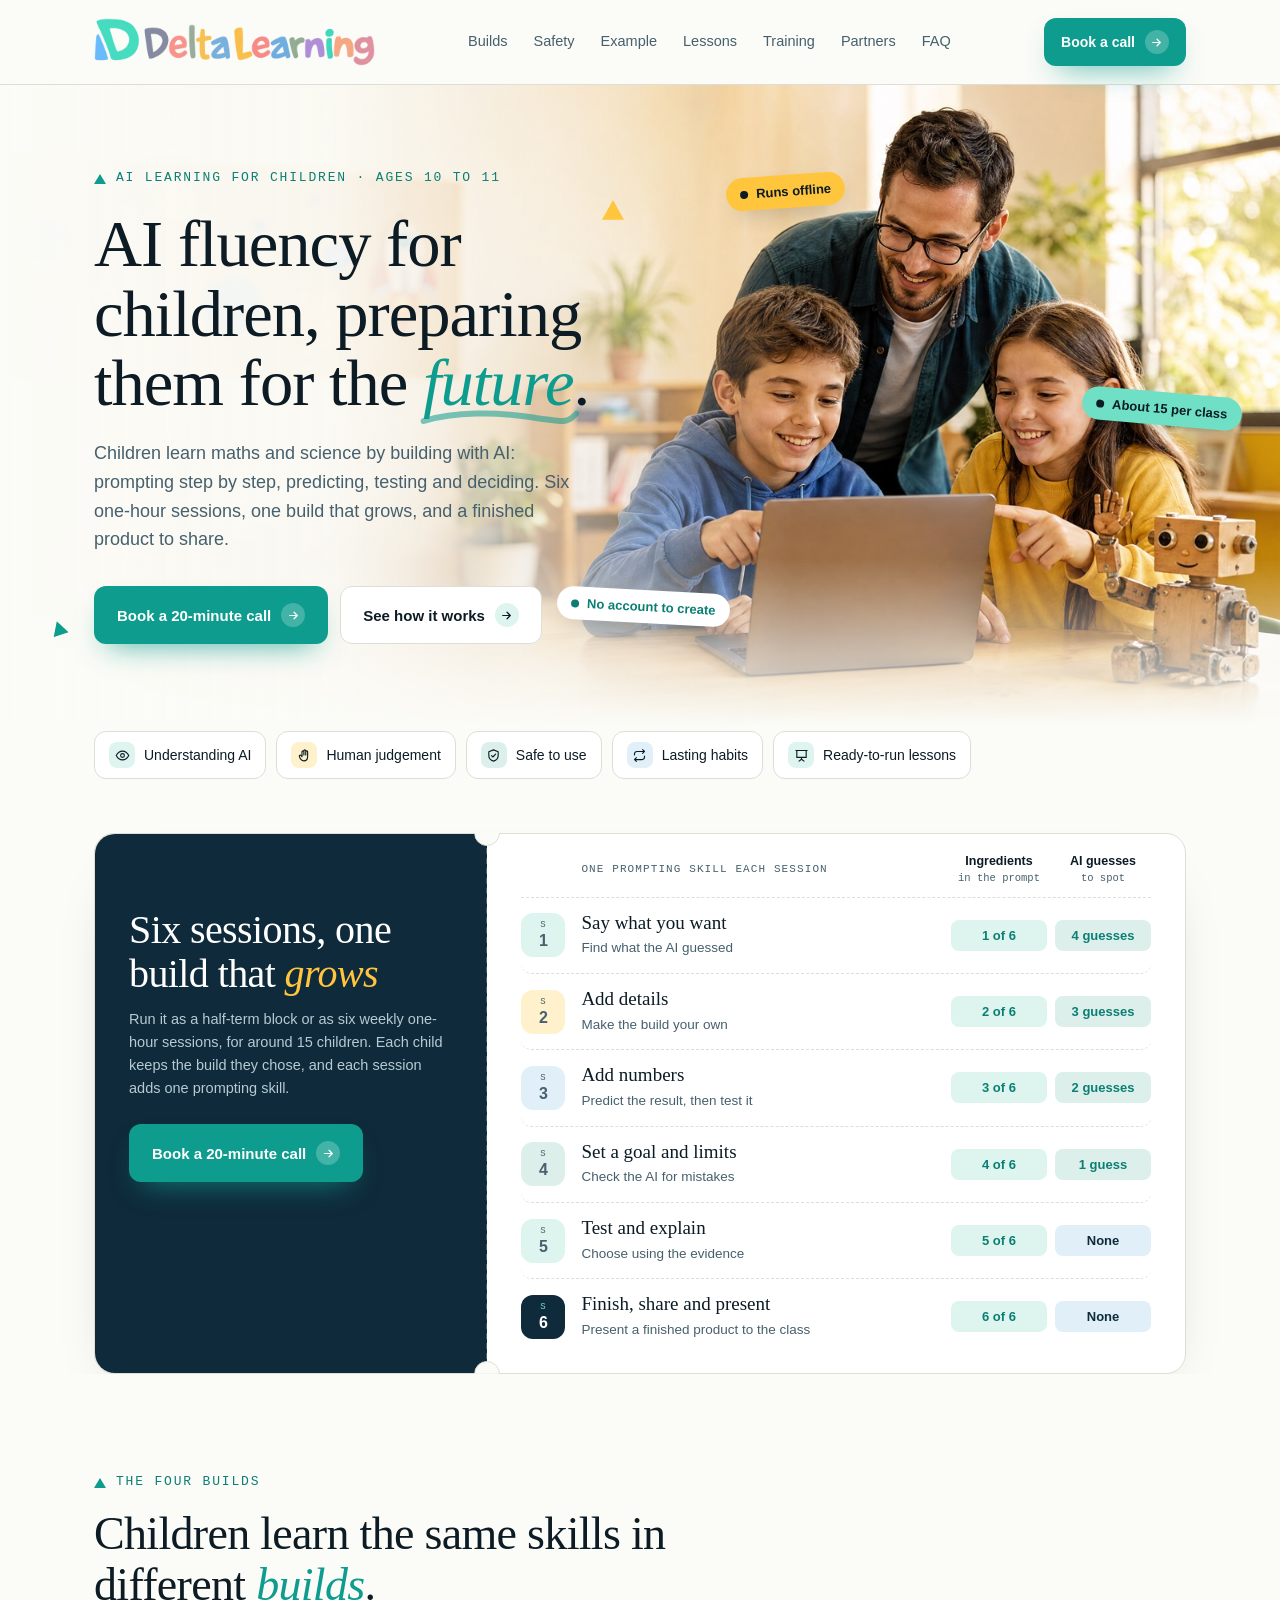
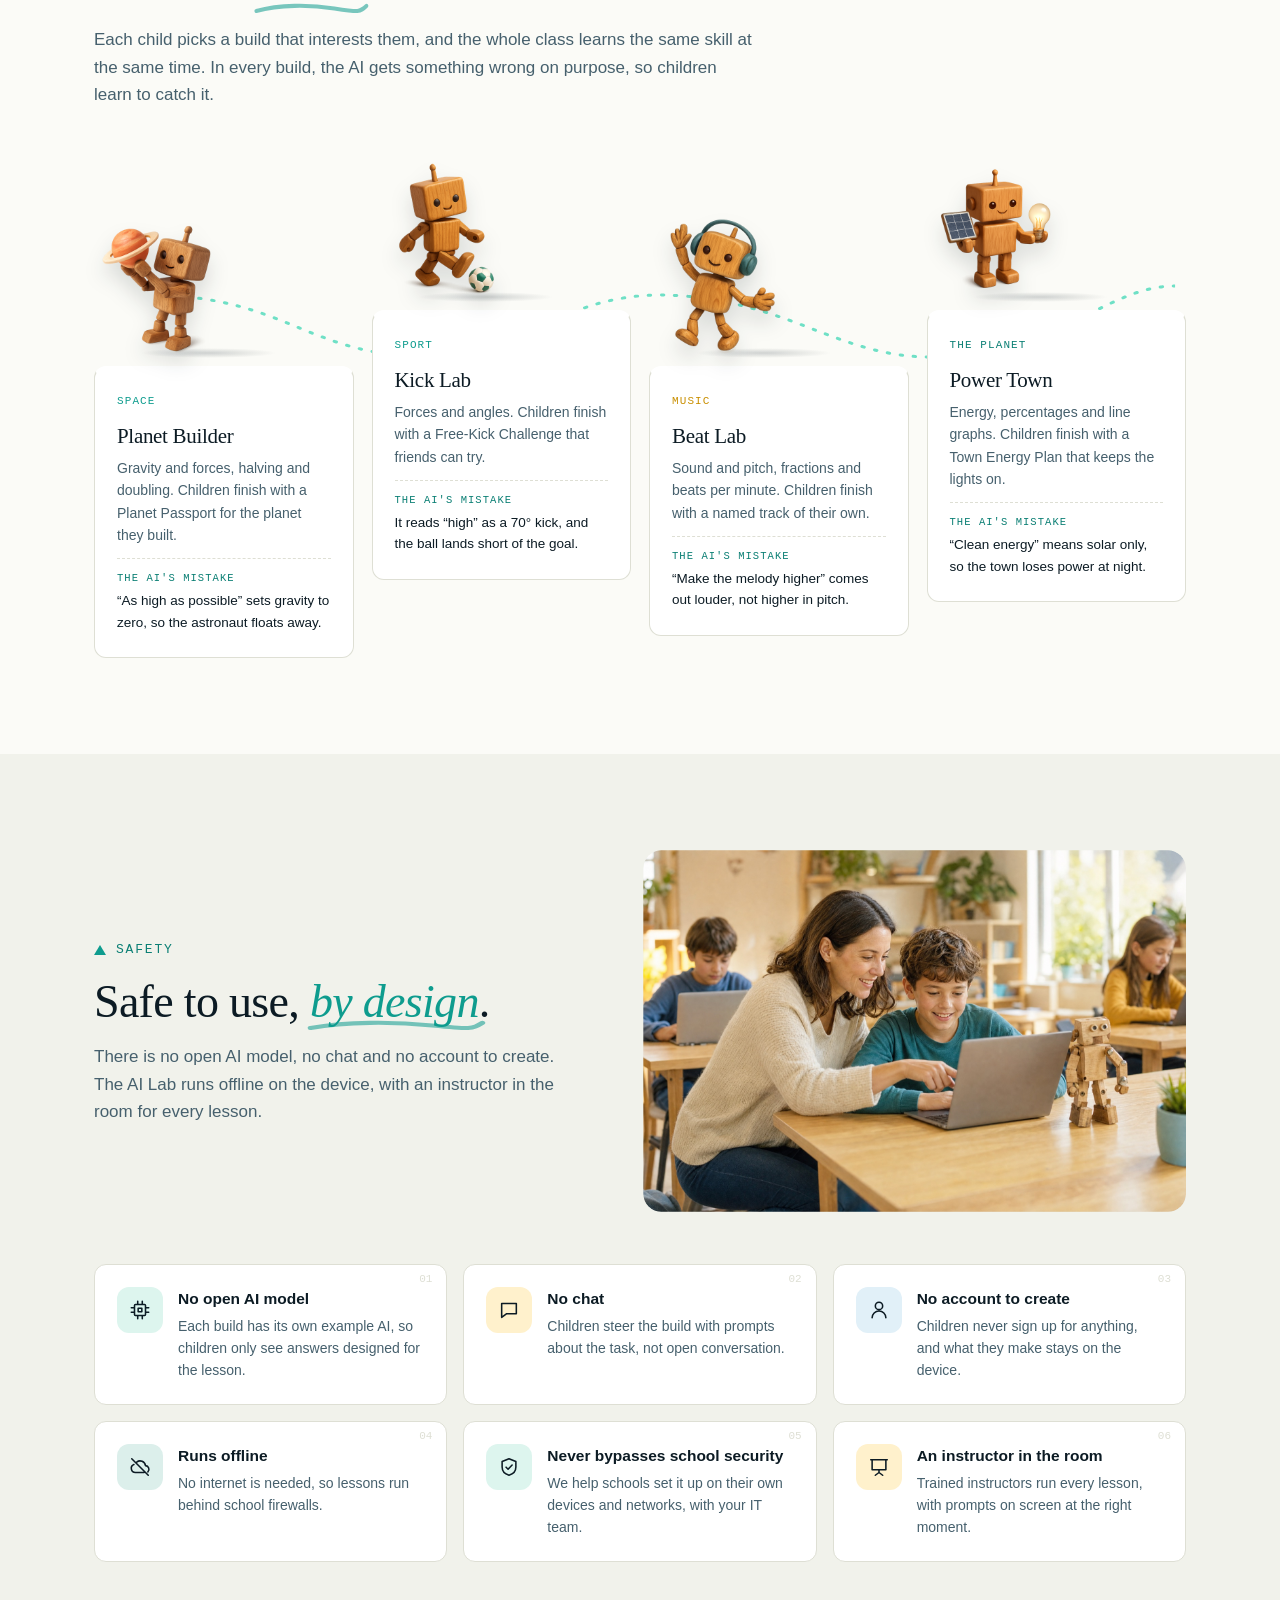
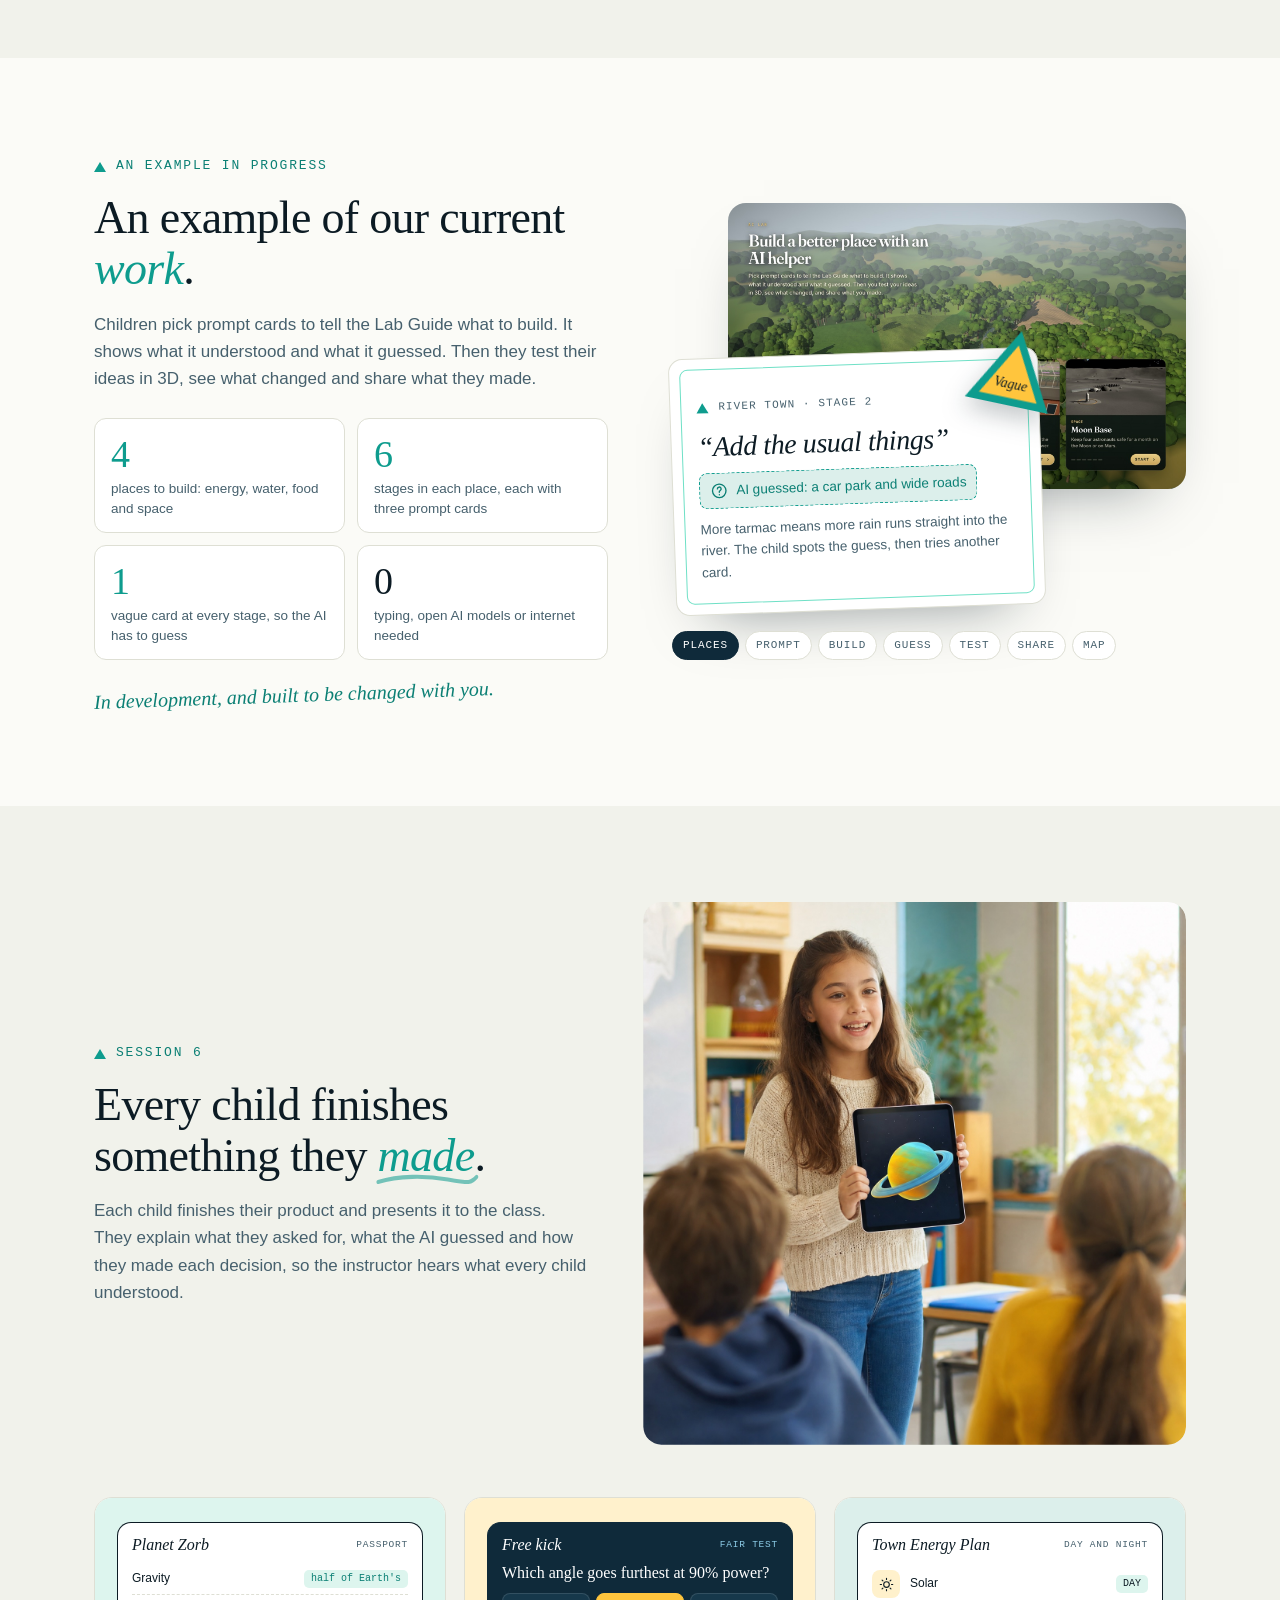
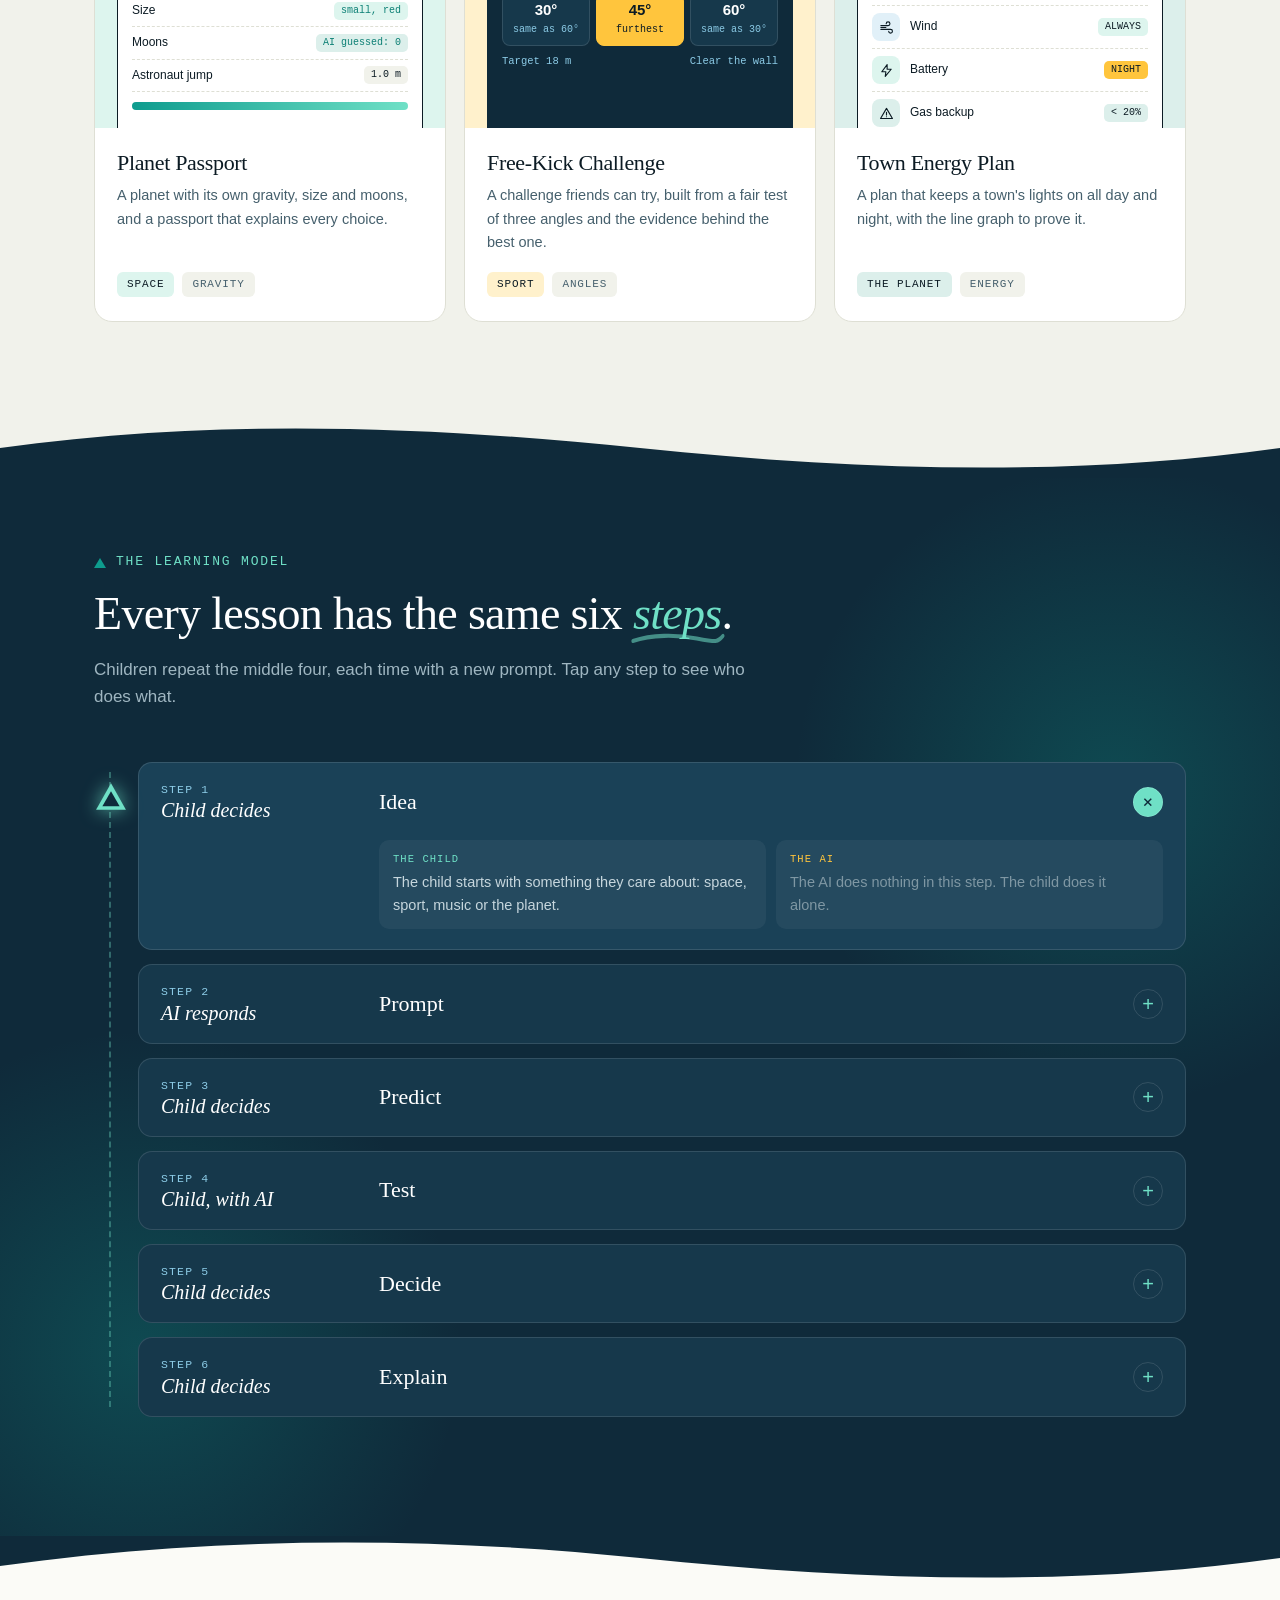
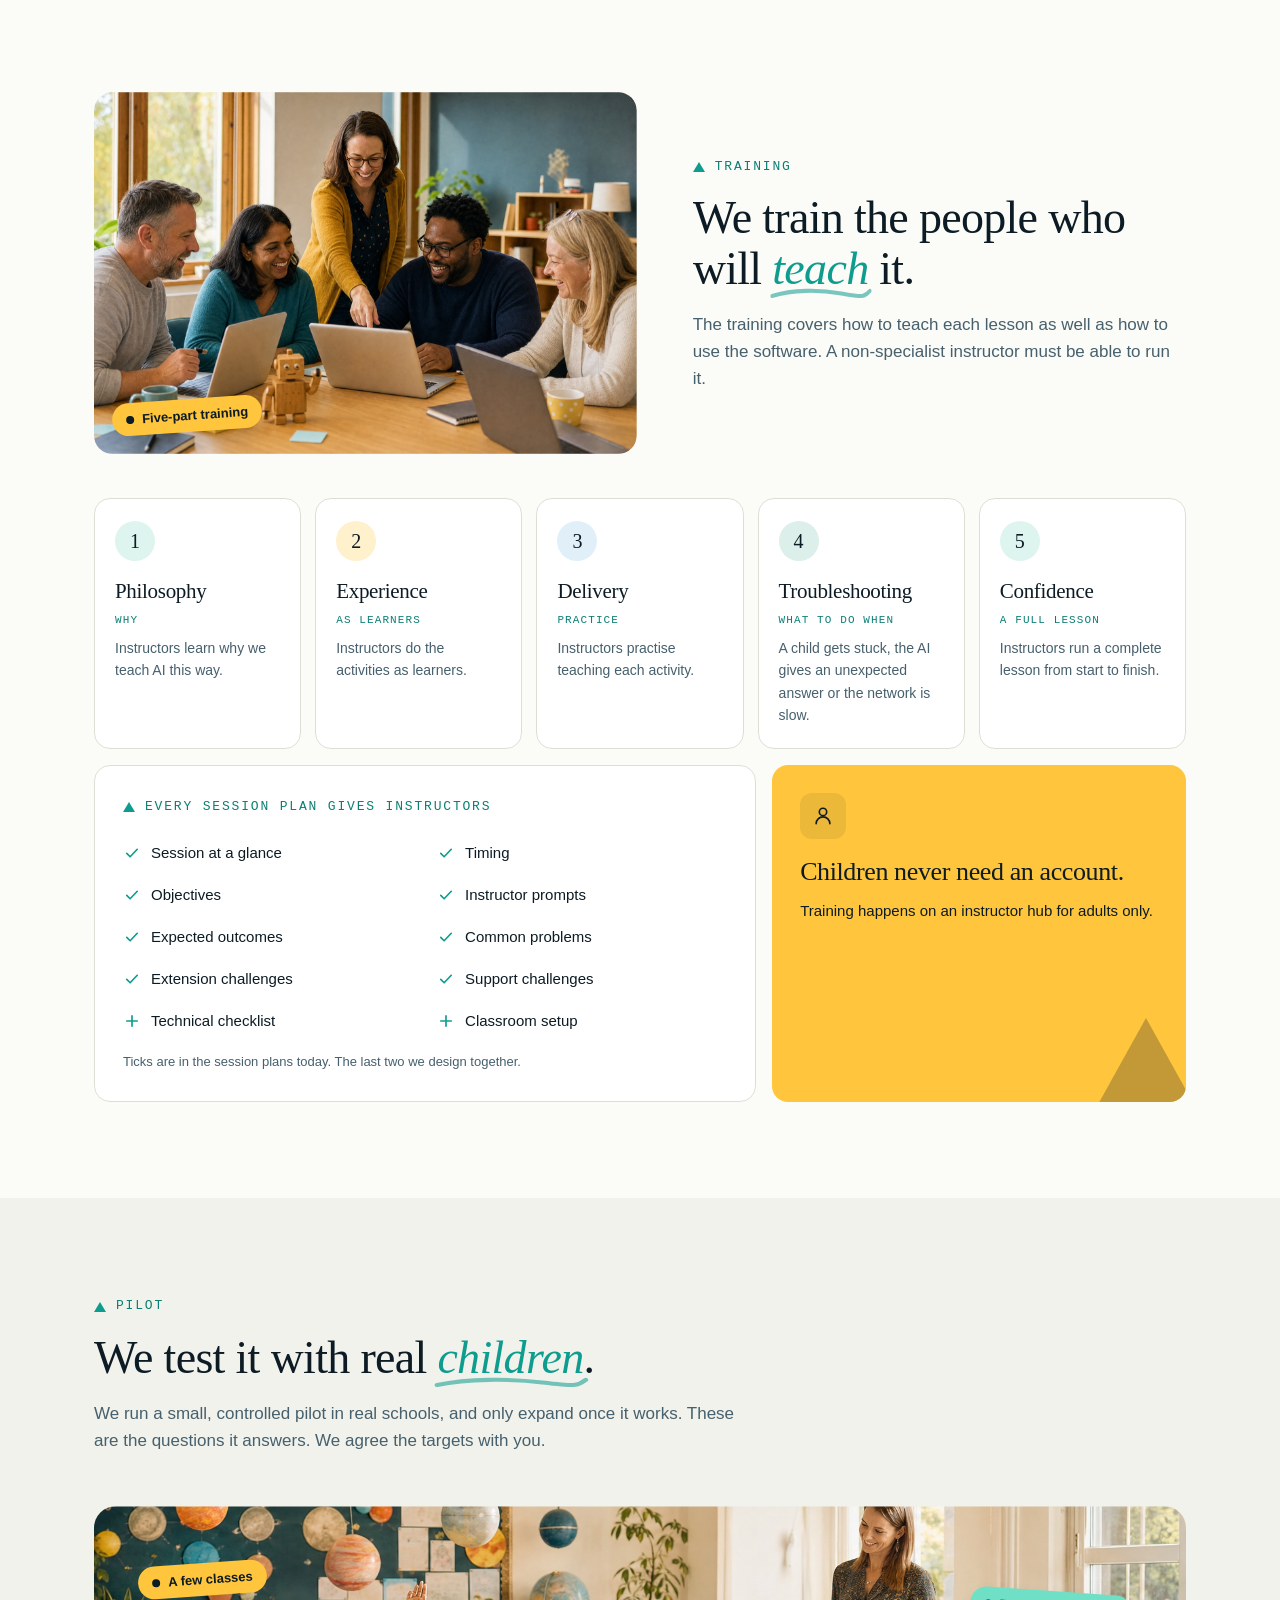
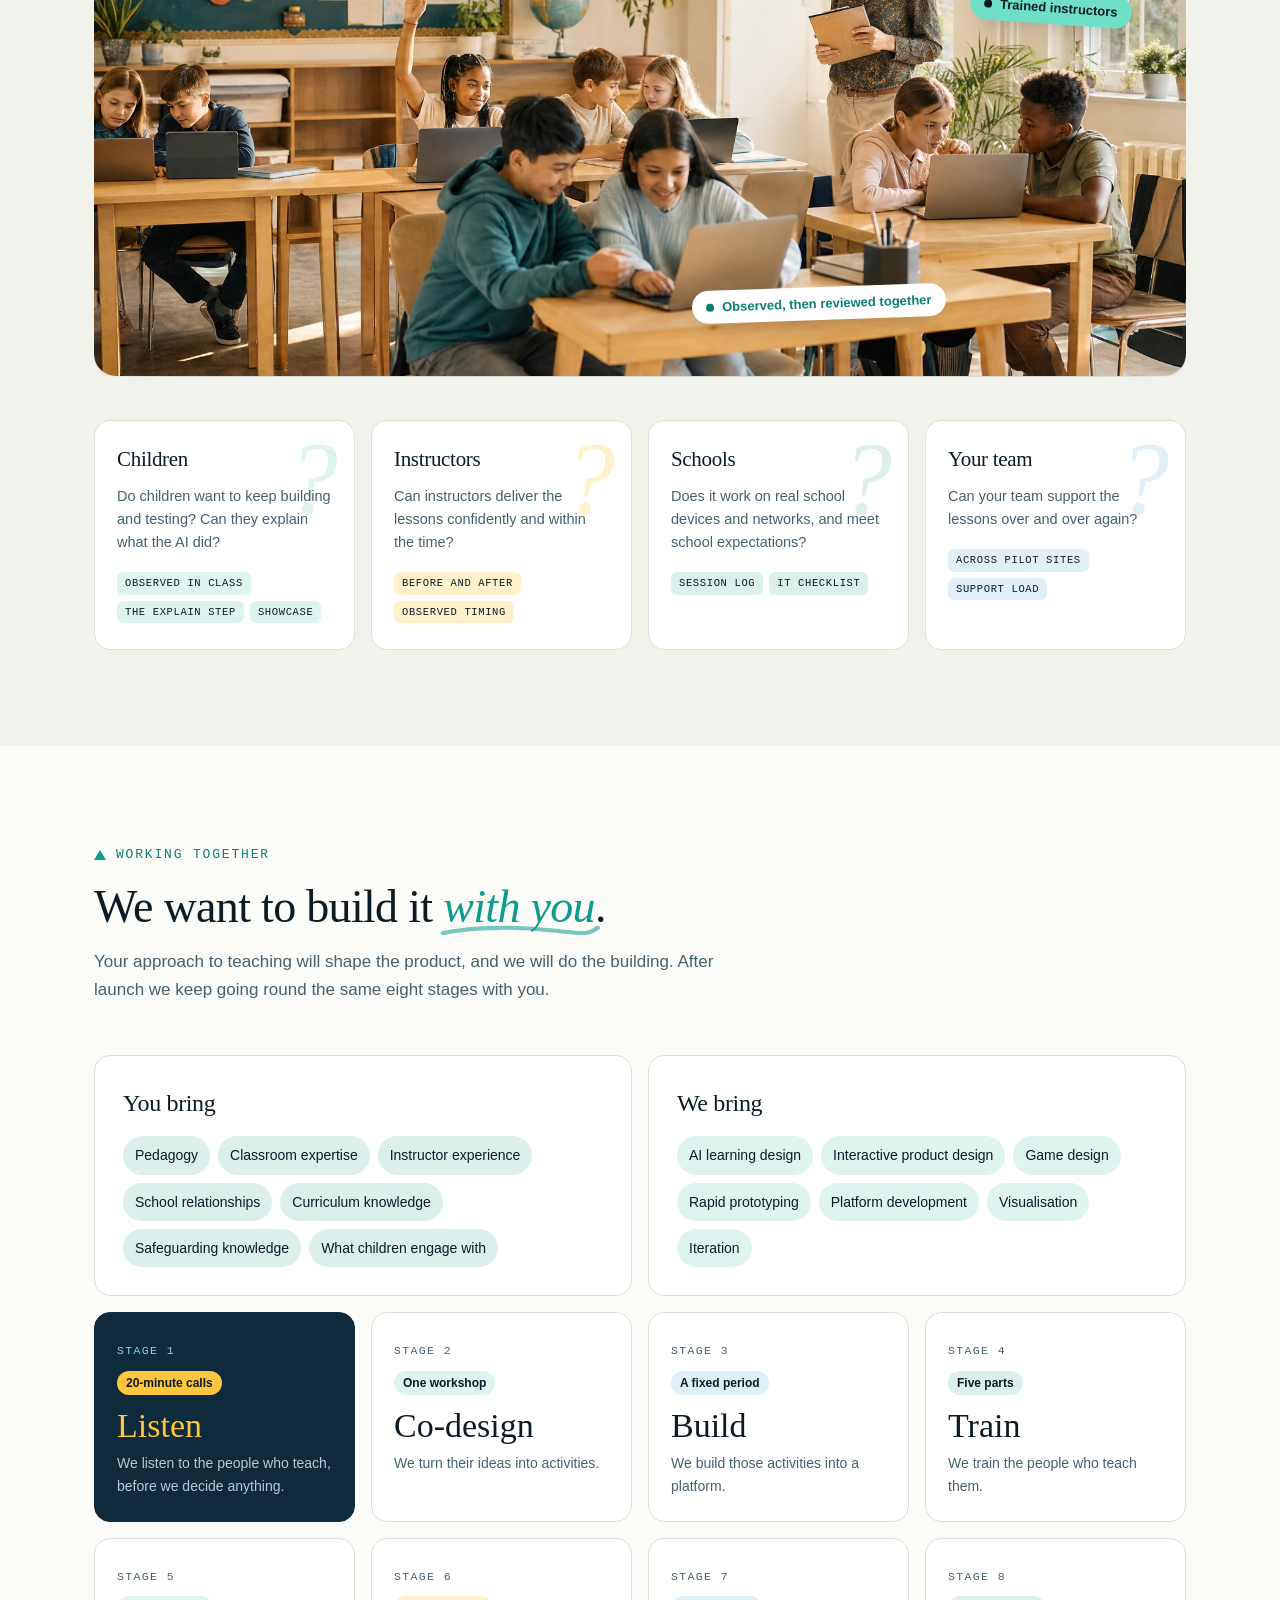
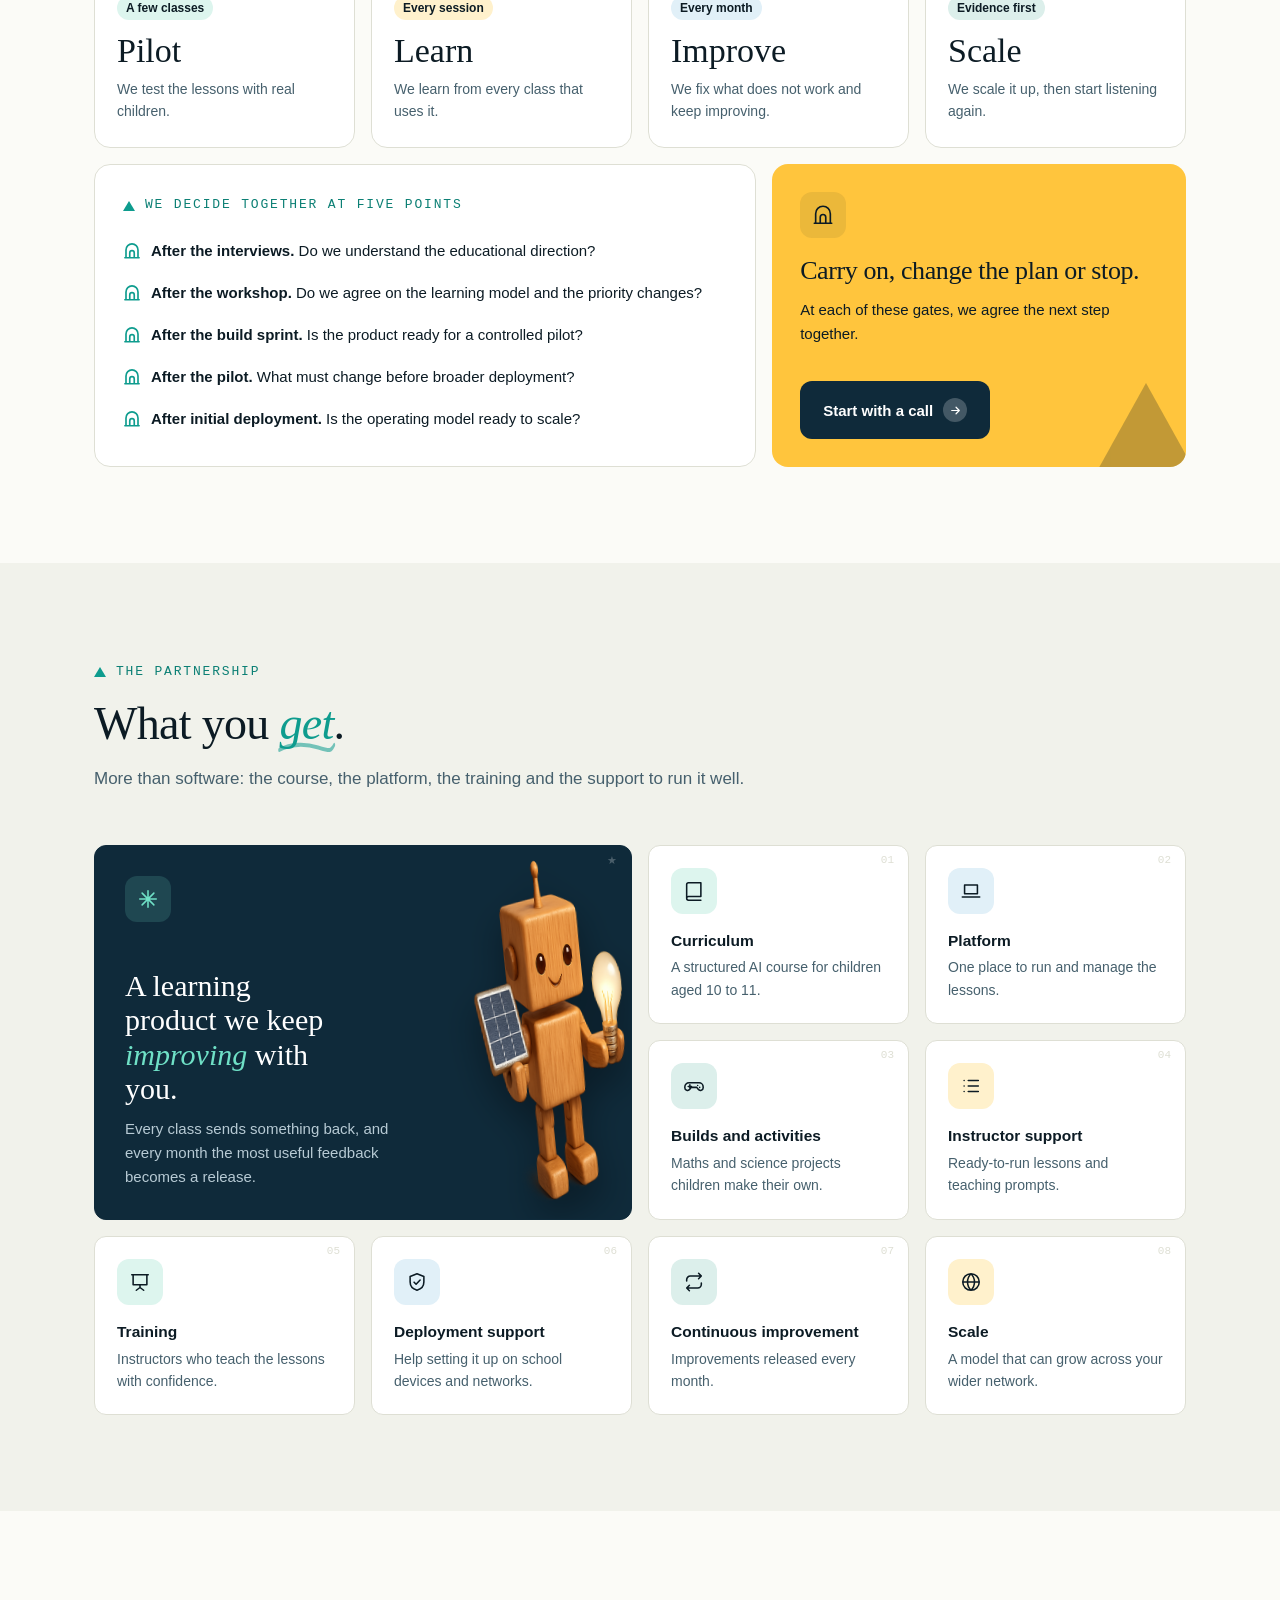
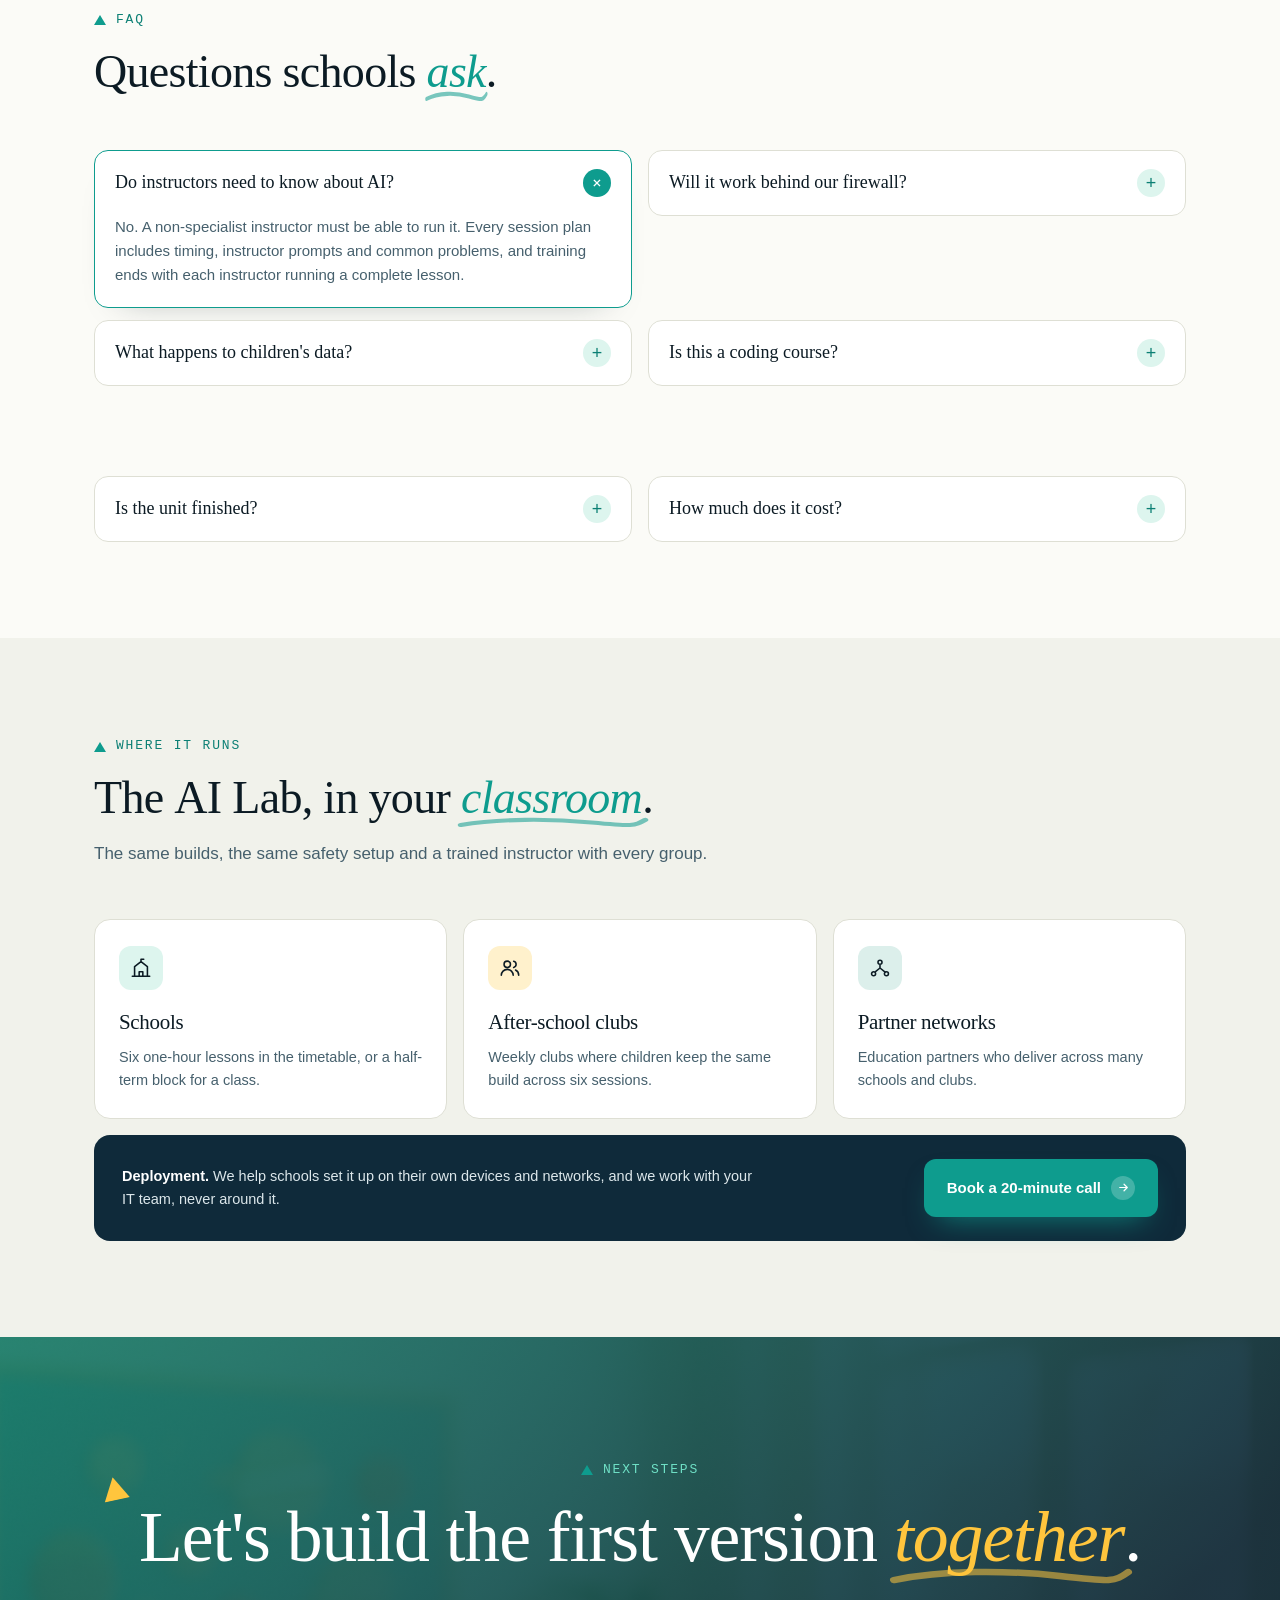
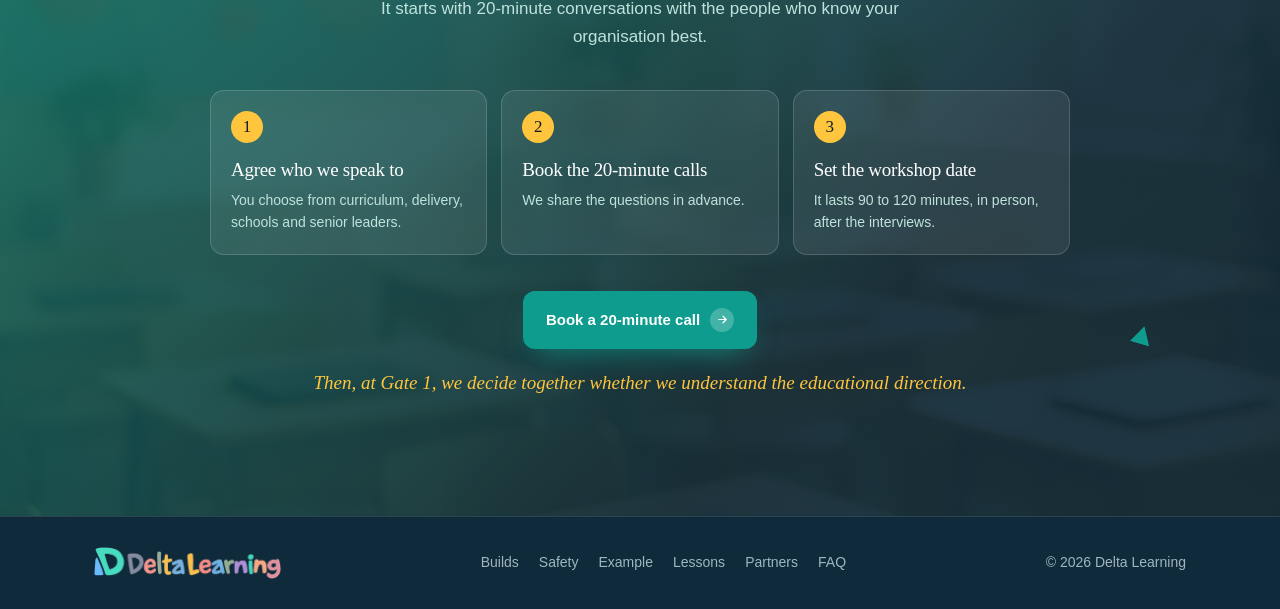
==== commit 97d9b745: "Make the kids-style page the homepage - The kids-style version moves from /kids/ to the site root - " ====
--- a/index.html
+++ b/index.html
@@ -3,243 +3,290 @@
   <head>
     <meta charset="utf-8" />
     <meta name="viewport" content="width=device-width, initial-scale=1" />
-    <title>Delta Learning · The AI Lab for schools</title>
-    <meta name="description" content="A six-session AI Lab where 10 to 11 year olds learn maths and science by building with AI: prompting step by step, predicting, testing and deciding. For schools and education partners." />
-    <meta name="theme-color" content="#f3efe7" />
+    <title>Delta Learning · AI fluency for children</title>
+    <meta name="description" content="The AI Lab: six one-hour sessions where children aged 10 to 11 learn maths and science by building with AI. Safe to use, runs offline, and built with schools." />
+    <meta name="theme-color" content="#fbfbf7" />
     <link rel="icon" href="assets/logo-mark.png" type="image/png" />
-    <link rel="preload" href="assets/fonts/grandstander-700-latin.woff2" as="font" type="font/woff2" crossorigin />
-    <link rel="preload" href="assets/fonts/inter.woff2" as="font" type="font/woff2" crossorigin />
-    <link rel="stylesheet" href="css/site.css" />
+    <link rel="preconnect" href="https://fonts.googleapis.com" />
+    <link rel="preconnect" href="https://fonts.gstatic.com" crossorigin />
+    <link href="https://fonts.googleapis.com/css2?family=Fraunces:ital,opsz,wght@0,9..144,300..800;1,9..144,300..800&family=IBM+Plex+Mono:wght@400;500;600&family=Inter:wght@400;500;600;700&display=swap" rel="stylesheet" />
+    <link rel="stylesheet" href="css/kids.css" />
     <script>document.documentElement.classList.add("js");</script>
   </head>
   <body>
-    <!-- ======================================================================
-         TOP BAR: brand, stage-style section nav, call to action
-         ====================================================================== -->
-    <header class="topbar" id="topbar">
-      <a class="logo" href="#top"><img src="assets/logo.png" width="1520" height="260" alt="Delta Learning" /></a>
-      <nav class="stagenav" aria-label="Sections">
-        <span class="stagenav__label">The AI Lab</span>
-        <ol>
-          <li><a href="#example">Example</a></li>
-          <li><a href="#model">Learning model</a></li>
-          <li><a href="#worlds">Builds</a></li>
-          <li><a href="#sessions">Sessions</a></li>
-          <li><a href="#train">Train</a></li>
-          <li><a href="#schools">Schools</a></li>
-          <li><a href="#partners">Partners</a></li>
-        </ol>
-      </nav>
-      <div style="display: flex; gap: 10px; align-items: center">
-        <a class="btn btn--ink btn--sm" href="#next">Book a call <span class="btn__arrow"><i data-icon="arrow-up-right"></i></span></a>
-        <button class="menubtn" id="menubtn" aria-label="Open menu" aria-expanded="false" aria-controls="menu"><i data-icon="grid"></i></button>
+    <!-- ====================================================================
+         NAV
+         ==================================================================== -->
+    <nav class="top" aria-label="Main">
+      <span class="progress" aria-hidden="true"></span>
+      <div class="wrap">
+        <a class="logo" href="#top"><img src="assets/logo.png" width="1520" height="260" alt="Delta Learning" /></a>
+        <div class="links">
+          <a href="#builds">Builds</a>
+          <a href="#safety">Safety</a>
+          <a href="#example">Example</a>
+          <a href="#lessons">Lessons</a>
+          <a href="#training">Training</a>
+          <a href="#partners">Partners</a>
+          <a href="#faq">FAQ</a>
+        </div>
+        <a class="btn btn-teal" href="#next">Book a call <span class="arr"><svg viewBox="0 0 24 24"><path d="M5 12h14M13 6l6 6-6 6" /></svg></span></a>
       </div>
-    </header>
-    <nav class="menu" id="menu" aria-label="Menu">
-      <a href="#example">Example <span>01</span></a>
-      <a href="#model">Learning model <span>02</span></a>
-      <a href="#worlds">Builds <span>03</span></a>
-      <a href="#sessions">Sessions <span>04</span></a>
-      <a href="#train">Train <span>05</span></a>
-      <a href="#schools">Schools <span>06</span></a>
-      <a href="#partners">Partners <span>07</span></a>
-      <a href="#get">What you get <span>08</span></a>
-      <a href="#faq">Questions <span>09</span></a>
-      <a class="btn" href="#next">Book a 20-minute call <span class="btn__arrow"><i data-icon="arrow-up-right"></i></span></a>
     </nav>
 
     <main id="top">
-      <!-- ====================================================================
-           1 · HERO
-           ==================================================================== -->
-      <section class="hero" data-sec>
-        <svg class="ribbon" viewBox="0 0 800 1000" preserveAspectRatio="none" aria-hidden="true">
-          <path d="M700 -40 C 420 160, 300 300, 420 520 S 760 820, 560 1080" />
-          <path class="ribbon__dash" d="M700 -40 C 420 160, 300 300, 420 520 S 760 820, 560 1080" />
-        </svg>
-
-        <div class="wrap hero__grid">
-          <div class="hero__copy">
-            <p class="eyebrow" data-a><i data-icon="sparkle"></i>AI learning for children aged 10 to 11</p>
-            <h1 class="t-hero" data-a style="--d: 100ms">AI fluency for children, <span class="teal">preparing them for the future.</span></h1>
-            <ul class="pillars">
-              <li data-a style="--d: 200ms"><span class="tile tile--tint"><i data-icon="eye"></i></span><div><h3>Understanding AI</h3><p>Children see what the AI understood and what it had to guess.</p></div></li>
-              <li data-a style="--d: 260ms"><span class="tile tile--yellow"><i data-icon="hand"></i></span><div><h3>Human judgement</h3><p>Every choice plays out on screen, so cause and effect is visible.</p></div></li>
-              <li data-a style="--d: 320ms"><span class="tile tile--pink"><i data-icon="shield-check"></i></span><div><h3>Safe to use</h3><p>There is no open AI model, no chat and no account to create. It runs offline.</p></div></li>
-              <li data-a style="--d: 380ms"><span class="tile tile--orange"><i data-icon="repeat"></i></span><div><h3>Lasting habits</h3><p>They build habits they will need as AI becomes part of everyday life.</p></div></li>
+      <!-- ==================================================================
+           HERO
+           ================================================================== -->
+      <header class="hero">
+        <div class="hero-photo">
+          <svg class="tri" style="left: 47%; top: 18%; width: 22px" viewBox="0 0 20 18" aria-hidden="true"><path d="M10 0 20 18H0Z" fill="#ffc53d" /></svg>
+          <svg class="tri" style="left: 4%; bottom: 14%; width: 16px; rotate: -18deg" viewBox="0 0 20 18" aria-hidden="true"><path d="M10 0 20 18H0Z" fill="#0e9c8e" /></svg>
+          <span class="tag t1"><i></i>Runs offline</span>
+          <span class="tag t2"><i></i>About 15 per class</span>
+          <span class="tag t3"><i></i>No account to create</span>
+          <div class="wrap hero-copy">
+              <div>
+                <p class="label">AI learning for children · Ages 10 to 11</p>
+                <h1>AI fluency for children, preparing them for the <em>future</em>.</h1>
+                <p class="lead">Children learn maths and science by building with AI: prompting step by step, predicting, testing and deciding. Six one-hour sessions, one build that grows, and a finished product to share.</p>
+                <div class="ctas">
+                  <a class="btn btn-teal" href="#next">Book a 20-minute call <span class="arr"><svg viewBox="0 0 24 24"><path d="M5 12h14M13 6l6 6-6 6" /></svg></span></a>
+                  <a class="btn btn-line" href="#lessons">See how it works <span class="arr"><svg viewBox="0 0 24 24"><path d="M5 12h14M13 6l6 6-6 6" /></svg></span></a>
+                </div>
+              </div>
+          </div>
+        </div>
+
+        <div class="wrap">
+          <div class="badges">
+            <span class="badge"><b style="background: var(--mint-t)"><i data-icon="eye"></i></b>Understanding AI</span>
+            <span class="badge"><b style="background: var(--sun-t)"><i data-icon="hand"></i></b>Human judgement</span>
+            <span class="badge"><b style="background: var(--accent-t)"><i data-icon="shield-check"></i></b>Safe to use</span>
+            <span class="badge"><b style="background: var(--sky-t)"><i data-icon="repeat"></i></b>Lasting habits</span>
+            <span class="badge"><b style="background: var(--mint-t)"><i data-icon="board"></i></b>Ready-to-run lessons</span>
+          </div>
+
+          <!-- The unit, as a ticket -->
+          <div class="ticket">
+            <span class="notch top"></span><span class="notch bot"></span>
+            <div class="stub">
+              <p class="label">An example unit</p>
+              <h3>Six sessions, one build that <em>grows</em></h3>
+              <p>Run it as a half-term block or as six weekly one-hour sessions, for around 15 children. Each child keeps the build they chose, and each session adds one prompting skill.</p>
+              <a class="btn btn-teal" href="#next">Book a 20-minute call <span class="arr"><svg viewBox="0 0 24 24"><path d="M5 12h14M13 6l6 6-6 6" /></svg></span></a>
+            </div>
+            <ul class="nights-list">
+              <li class="nl-head">
+                <span></span>
+                <span class="cap">One prompting skill each session</span>
+                <span class="tm"><i>Ingredients<small>in the prompt</small></i><i>AI guesses<small>to spot</small></i></span>
+              </li>
+              <li><span class="d" style="background: var(--mint-t)"><small>S</small>1</span><div><b>Say what you want</b><span>Find what the AI guessed</span></div><span class="tm"><i>1 of 6</i><i>4 guesses</i></span></li>
+              <li><span class="d" style="background: var(--sun-t)"><small>S</small>2</span><div><b>Add details</b><span>Make the build your own</span></div><span class="tm"><i>2 of 6</i><i>3 guesses</i></span></li>
+              <li><span class="d" style="background: var(--sky-t)"><small>S</small>3</span><div><b>Add numbers</b><span>Predict the result, then test it</span></div><span class="tm"><i>3 of 6</i><i>2 guesses</i></span></li>
+              <li><span class="d" style="background: var(--accent-t)"><small>S</small>4</span><div><b>Set a goal and limits</b><span>Check the AI for mistakes</span></div><span class="tm"><i>4 of 6</i><i>1 guess</i></span></li>
+              <li><span class="d" style="background: var(--mint-t)"><small>S</small>5</span><div><b>Test and explain</b><span>Choose using the evidence</span></div><span class="tm"><i>5 of 6</i><i class="none">None</i></span></li>
+              <li><span class="d" style="background: var(--navy); color: #fff"><small style="color: var(--mint)">S</small>6</span><div><b>Finish, share and present</b><span>Present a finished product to the class</span></div><span class="tm"><i>6 of 6</i><i class="none">None</i></span></li>
             </ul>
-            <div class="btns" data-a style="--d: 440ms">
-              <a class="btn" href="#next">Book a 20-minute call <span class="btn__arrow"><i data-icon="arrow-up-right"></i></span></a>
-              <a class="btn btn--ghost" href="#example">See our current work <span class="btn__arrow"><i data-icon="arrow-down"></i></span></a>
-            </div>
-          </div>
-
-          <div class="hero__art" aria-hidden="true">
-            <svg class="orbit" viewBox="0 0 640 640">
-              <g class="orbit__spin"><circle class="orbit__dash" cx="320" cy="320" r="196" /></g>
-              <ellipse class="orbit__ring" cx="320" cy="320" rx="290" ry="118" transform="rotate(-12 320 320)" />
-            </svg>
-            <span class="planet planet--pink" style="left: 82%; top: 27%; width: 13%; height: 13%"></span>
-            <span class="planet planet--earth" style="left: 76%; top: 64%; width: 15%; height: 15%"></span>
-            <span class="planet planet--orange" style="left: 16%; top: 62%; width: 8%; height: 8%"></span>
-            <span class="orbit-label" style="left: 9%; top: 47%">Space</span>
-            <span class="orbit-label" style="left: 34%; top: 32%">Sport</span>
-            <span class="orbit-label" style="left: 62%; top: 66%">Music</span>
-            <span class="orbit-label" style="left: 92%; top: 44%">Planet</span>
-            <span class="bit bit--float" data-bit="teal:happy:200:-6" style="left: 34%; top: 32%"></span>
-            <span class="bit bit--float bit--slow" data-bit="pink:grin:96:12" style="left: 52%; top: 70%"></span>
-
-            <div class="card hero__ask" data-a="pop" style="--d: 700ms; --r: -2deg">
-              <p class="minilabel"><i data-icon="wand"></i>Planet Builder · first prompt</p>
-              <p class="q">“Make a planet”</p>
-              <div class="hero__chips">
-                <span class="mini mini--you"><i data-icon="user"></i>a planet <small>your words</small></span>
-                <span class="mini mini--guess"><i data-icon="help"></i>Earth-like gravity <small>AI guessed</small></span>
+          </div>
+        </div>
+      </header>
+
+      <!-- ==================================================================
+           BUILDS (level map)
+           ================================================================== -->
+      <section class="section" id="builds">
+        <div class="wrap">
+          <div class="sec-head">
+            <p class="label">The four builds</p>
+            <h2>Children learn the same skills in different <em>builds</em>.</h2>
+            <p>Each child picks a build that interests them, and the whole class learns the same skill at the same time. In every build, the AI gets something wrong on purpose, so children learn to catch it.</p>
+          </div>
+          <div class="map">
+            <svg class="map-path" viewBox="0 0 1000 120" preserveAspectRatio="none" aria-hidden="true"><defs><mask id="map-draw" maskUnits="userSpaceOnUse" x="0" y="0" width="1000" height="120"><path class="draw" pathLength="1" d="M60 40 C 170 40, 200 100, 300 100 S 430 30, 540 40 S 690 110, 790 100 S 930 30, 990 30" fill="none" stroke="#fff" stroke-width="12" /></mask></defs><path mask="url(#map-draw)" d="M60 40 C 170 40, 200 100, 300 100 S 430 30, 540 40 S 690 110, 790 100 S 930 30, 990 30" fill="none" stroke="#6fe0c6" stroke-width="3" stroke-dasharray="2 10" stroke-linecap="round" /></svg>
+            <div class="stop">
+              <div class="pin"><img src="img/robot-space.png" width="400" height="400" alt="" loading="lazy" /></div>
+              <div class="pain" style="--c: var(--teal)"><p class="n">Space</p><h3>Planet Builder</h3><p>Gravity and forces, halving and doubling. Children finish with a Planet Passport for the planet they built.</p><p class="mistake"><small>The AI's mistake</small>“As high as possible” sets gravity to zero, so the astronaut floats away.</p></div>
+            </div>
+            <div class="stop">
+              <div class="pin"><img src="img/robot-sport.png" width="400" height="400" alt="" loading="lazy" /></div>
+              <div class="pain" style="--c: var(--accent)"><p class="n">Sport</p><h3>Kick Lab</h3><p>Forces and angles. Children finish with a Free-Kick Challenge that friends can try.</p><p class="mistake"><small>The AI's mistake</small>It reads “high” as a 70° kick, and the ball lands short of the goal.</p></div>
+            </div>
+            <div class="stop">
+              <div class="pin"><img src="img/robot-music.png" width="400" height="400" alt="" loading="lazy" /></div>
+              <div class="pain" style="--c: #c98f00"><p class="n">Music</p><h3>Beat Lab</h3><p>Sound and pitch, fractions and beats per minute. Children finish with a named track of their own.</p><p class="mistake"><small>The AI's mistake</small>“Make the melody higher” comes out louder, not higher in pitch.</p></div>
+            </div>
+            <div class="stop">
+              <div class="pin"><img src="img/robot-planet.png" width="400" height="400" alt="" loading="lazy" /></div>
+              <div class="pain" style="--c: var(--teal-dark)"><p class="n">The planet</p><h3>Power Town</h3><p>Energy, percentages and line graphs. Children finish with a Town Energy Plan that keeps the lights on.</p><p class="mistake"><small>The AI's mistake</small>“Clean energy” means solar only, so the town loses power at night.</p></div>
+            </div>
+          </div>
+        </div>
+      </section>
+
+      <!-- ==================================================================
+           SAFETY
+           ================================================================== -->
+      <section class="section deep" id="safety">
+        <div class="wrap">
+          <div class="safety-top">
+            <div class="sec-head">
+              <p class="label">Safety</p>
+              <h2>Safe to use, <em>by design</em>.</h2>
+              <p>There is no open AI model, no chat and no account to create. The AI Lab runs offline on the device, with an instructor in the room for every lesson.</p>
+            </div>
+            <div class="photo"><img src="img/teach.jpg" width="1600" height="1067" alt="An instructor kneels beside a pupil at a laptop, both smiling at the screen." /></div>
+          </div>
+          <div class="services">
+            <div class="svc" data-n="01"><span class="ic" style="--t: var(--mint-t)"><i data-icon="cpu"></i></span><div><b>No open AI model</b><span>Each build has its own example AI, so children only see answers designed for the lesson.</span></div></div>
+            <div class="svc" data-n="02"><span class="ic" style="--t: var(--sun-t)"><i data-icon="chat"></i></span><div><b>No chat</b><span>Children steer the build with prompts about the task, not open conversation.</span></div></div>
+            <div class="svc" data-n="03"><span class="ic" style="--t: var(--sky-t)"><i data-icon="account"></i></span><div><b>No account to create</b><span>Children never sign up for anything, and what they make stays on the device.</span></div></div>
+            <div class="svc" data-n="04"><span class="ic" style="--t: var(--accent-t)"><i data-icon="offline"></i></span><div><b>Runs offline</b><span>No internet is needed, so lessons run behind school firewalls.</span></div></div>
+            <div class="svc" data-n="05"><span class="ic" style="--t: var(--mint-t)"><i data-icon="shield-check"></i></span><div><b>Never bypasses school security</b><span>We help schools set it up on their own devices and networks, with your IT team.</span></div></div>
+            <div class="svc" data-n="06"><span class="ic" style="--t: var(--sun-t)"><i data-icon="board"></i></span><div><b>An instructor in the room</b><span>Trained instructors run every lesson, with prompts on screen at the right moment.</span></div></div>
+          </div>
+        </div>
+      </section>
+
+      <!-- ==================================================================
+           EXAMPLE (diploma-style split)
+           ================================================================== -->
+      <section class="section" id="example">
+        <div class="wrap dip">
+          <div>
+            <p class="label">An example in progress</p>
+            <h2>An example of our current <em>work</em>.</h2>
+            <p class="body">Children pick prompt cards to tell the Lab Guide what to build. It shows what it understood and what it guessed. Then they test their ideas in 3D, see what changed and share what they made.</p>
+            <div class="facts">
+              <div class="fact"><b>4</b><span>places to build: energy, water, food and space</span></div>
+              <div class="fact"><b>6</b><span>stages in each place, each with three prompt cards</span></div>
+              <div class="fact"><b>1</b><span>vague card at every stage, so the AI has to guess</span></div>
+              <div class="fact"><b>0</b><span>typing, open AI models or internet needed</span></div>
+            </div>
+            <p class="note">In development, and built to be changed with you.</p>
+          </div>
+          <div>
+            <div class="dip-art">
+              <div class="photo"><img id="app-shot" src="assets/img/app-places.jpg" width="1600" height="1000" alt="Choose a place: Eco Town, River Town, Grow Lab and Moon Base." /></div>
+              <div class="cert">
+                <svg class="seal" viewBox="0 0 100 100" aria-hidden="true"><path d="M50 6 96 88H4Z" fill="#0e9c8e" /><path d="M50 22 82 80H18Z" fill="#ffc53d" /><text x="50" y="70" text-anchor="middle" font-family="Fraunces, serif" font-style="italic" font-size="15" fill="#0c1b24">Vague</text></svg>
+                <p class="label">River Town · Stage 2</p>
+                <h4>“Add the usual things”</h4>
+                <span class="guess"><i data-icon="help"></i>AI guessed: a car park and wide roads</span>
+                <p>More tarmac means more rain runs straight into the river. The child spots the guess, then tries another card.</p>
               </div>
             </div>
-            <div class="note hero__say" data-a="pop" style="--d: 900ms">
-              <p class="minilabel">Instructor prompt</p>
-              “What did the AI guess? What do you predict will happen?”
-            </div>
-          </div>
-        </div>
-
-        <div class="ticker" data-ticker="Build it|Try it|Question it|Test it|Change it|Explain it"></div>
-      </section>
-
-      <!-- ====================================================================
-           2 · AN EXAMPLE OF OUR CURRENT WORK
-           ==================================================================== -->
-      <section class="section" id="example" data-sec>
-        <div class="wrap proto">
-          <div>
-            <p class="eyebrow" data-a><i data-icon="rocket"></i>An example in progress</p>
-            <h2 class="t-1" data-a style="--d: 80ms">An example of our current work.</h2>
-            <p class="lead" data-a style="--d: 160ms">Children pick prompt cards to tell the Lab Guide what to build. It shows what it understood and what it guessed. Then they test their ideas in 3D, see what changed and share what they made.</p>
-            <div class="stats">
-              <div class="stat" data-a style="--d: 220ms"><b data-count="4">4</b><p>places to build: energy, water, food and space</p></div>
-              <div class="stat" data-a style="--d: 280ms"><b data-count="6">6</b><p>stages in each place, each with three prompt cards</p></div>
-              <div class="stat stat--pink" data-a style="--d: 340ms"><b data-count="1">1</b><p>vague card at every stage, so the AI has to guess</p></div>
-              <div class="stat stat--ink" data-a style="--d: 400ms"><b>0</b><p>typing, open AI models or internet needed</p></div>
-            </div>
-          </div>
-
-          <div class="proto__view" data-a style="--d: 200ms">
-            <div class="note proto__sticker">Example<small>In development</small></div>
-            <div class="browser">
-              <div class="browser__bar"><i></i><i></i><i></i><span class="browser__url"><i data-icon="lock"></i><span id="proto-url">AI Lab · Choose a place</span></span></div>
-              <div class="browser__shot"><img id="proto-shot" src="assets/img/app-places.jpg" width="1600" height="1000" alt="Choose a place: Eco Town, River Town, Grow Lab and Moon Base." /></div>
-            </div>
-            <span class="bit bit--float" data-bit="teal:wink:96:-10"></span>
-            <div class="thumbs" id="thumbs" role="group" aria-label="Look around the app">
-              <button class="thumb" aria-pressed="true" data-shot="app-places" data-url="AI Lab · Choose a place" data-alt="Choose a place: Eco Town, River Town, Grow Lab and Moon Base."><img src="assets/img/app-places.jpg" alt="" loading="lazy" />Places</button>
-              <button class="thumb" aria-pressed="false" data-shot="app-first-card" data-url="AI Lab · Eco Town · Start your town" data-alt="Eco Town: the first prompt card."><img src="assets/img/app-first-card.jpg" alt="" loading="lazy" />Prompt</button>
-              <button class="thumb" aria-pressed="false" data-shot="app-crew" data-url="AI Lab · Eco Town · The crew builds it" data-alt="Eco Town: a crew builds what the card asked for."><img src="assets/img/app-crew.jpg" alt="" loading="lazy" />Build</button>
-              <button class="thumb" aria-pressed="false" data-shot="app-details" data-url="AI Lab · River Town · Fill in the village" data-alt="River Town: what the AI guessed, and why."><img src="assets/img/app-details.jpg" alt="" loading="lazy" />Guess</button>
-              <button class="thumb" aria-pressed="false" data-shot="app-test" data-url="AI Lab · Eco Town · Test it, and explain" data-alt="Eco Town: a fair test."><img src="assets/img/app-test.jpg" alt="" loading="lazy" />Test</button>
-              <button class="thumb" aria-pressed="false" data-shot="app-share" data-url="AI Lab · Moon Base · Finish and share" data-alt="Moon Base: finish and share."><img src="assets/img/app-share.jpg" alt="" loading="lazy" />Share</button>
-              <button class="thumb" aria-pressed="false" data-shot="app-map" data-url="AI Lab · Your prompt map" data-alt="The prompt map: every choice and what it led to."><img src="assets/img/app-map.jpg" alt="" loading="lazy" />Map</button>
-            </div>
-          </div>
-        </div>
-      </section>
-
-      <!-- ====================================================================
-           3 · THE LEARNING MODEL
-           ==================================================================== -->
-      <section class="section" id="model" data-sec>
-        <div class="wrap">
-          <div class="head">
-            <p class="eyebrow" data-a><i data-icon="repeat"></i>The learning model</p>
-            <h2 class="t-1" data-a style="--d: 80ms">Lesson structure.</h2>
-            <p class="lead" data-a style="--d: 160ms">Every session has six steps. Children repeat the middle four, each time with a new prompt.</p>
-          </div>
-          <div class="steps" id="steps" data-a style="--d: 200ms"></div>
-          <div class="repeat" data-a style="--d: 260ms">
-            <svg class="loopline" viewBox="0 0 600 40" preserveAspectRatio="none" aria-hidden="true"><path d="M480 0 C 480 34, 420 36, 300 36 S 120 34, 120 0" /></svg>
-            <span class="chip chip--ai"><i data-icon="repeat"></i>Children repeat these four steps with a new version of the prompt.</span>
-          </div>
-          <div class="model" data-a style="--d: 300ms">
-            <div class="browser">
-              <div class="browser__bar"><i></i><i></i><i></i><span class="browser__url"><i data-icon="globe"></i><span id="model-url">AI Lab · Choose a build</span></span></div>
-              <div class="browser__shot"><img id="model-shot" src="assets/img/build-lab.jpg" width="1600" height="1000" alt="" /></div>
-            </div>
-            <div class="card" id="model-detail" aria-live="polite"></div>
-            <div class="card versions">
-              <p class="minilabel"><i data-icon="layers"></i>Planet Builder: each round makes a new version</p>
-              <ul id="versions"></ul>
-            </div>
-          </div>
-        </div>
-      </section>
-
-      <!-- ====================================================================
-           4 · WORLDS
-           ==================================================================== -->
-      <section class="section" id="worlds" data-sec>
-        <div class="wrap">
-          <div class="head head--split">
-            <div>
-              <p class="eyebrow" data-a><i data-icon="layers"></i>The builds</p>
-              <h2 class="t-1" data-a style="--d: 80ms">Children learn the same skills in <span class="teal">different builds.</span></h2>
-              <p class="lead" data-a style="--d: 160ms">Each child picks a build that interests them, and the whole class learns the same skill at the same time.</p>
-            </div>
-            <div class="seg" role="tablist" aria-label="Builds" id="worldtabs" data-a style="--d: 200ms"></div>
-          </div>
-          <div class="world" id="world" role="tabpanel" aria-live="polite" data-a style="--d: 240ms"></div>
-        </div>
-      </section>
-
-      <!-- ====================================================================
-           5 · SESSIONS
-           ==================================================================== -->
-      <section class="section" id="sessions" data-sec>
-        <div class="wrap">
-          <div class="head head--split">
-            <div>
-              <p class="eyebrow" data-a><i data-icon="calendar"></i>An example unit of six one-hour sessions</p>
-              <h2 class="t-1" data-a style="--d: 80ms">How six sessions might run.</h2>
-              <p class="lead" data-a style="--d: 160ms">One way the unit could be structured. Each child keeps the build they chose for all six hours, and each session adds one prompting skill.</p>
-            </div>
-            <span class="tag tag--todo" data-a style="--d: 200ms"><i data-icon="pencil"></i>An example structure · to shape together</span>
-          </div>
-          <div class="stabs" id="stabs" role="tablist" aria-label="Sessions" data-a style="--d: 220ms"></div>
-          <div class="sess" data-a style="--d: 280ms">
-            <div class="ladder" id="ladder" aria-hidden="true"></div>
-            <div class="card sess__main" id="sess-main" aria-live="polite"></div>
-            <div class="sess__side">
-              <div class="card"><p class="minilabel">Ingredients in a prompt</p><div class="meter" id="meter"></div><p class="big" id="meter-t"></p></div>
-              <div class="card"><p class="minilabel">AI guesses to spot</p><div class="guesses" id="guesses"></div><p class="big" id="guesses-t"></p></div>
-              <div class="card"><p class="minilabel">Creator level</p><ul class="levels" id="levels"></ul></div>
-            </div>
-          </div>
-          <div class="ingredients" data-a>
-            <span class="minilabel">The six ingredients</span>
-            <span class="ing">What</span><span class="ing">Details</span><span class="ing">Numbers</span><span class="ing">Goal</span><span class="ing">Limits</span><span class="ing">Check</span>
-          </div>
-        </div>
-      </section>
-
-      <!-- ====================================================================
-           6 · TRAIN
-           ==================================================================== -->
-      <section class="section" id="train" data-sec>
-        <div class="wrap train">
-          <div>
-            <p class="eyebrow" data-a><i data-icon="board"></i>For instructors</p>
-            <h2 class="t-1" data-a style="--d: 80ms">We train the people who will teach it.</h2>
-            <p class="lead" data-a style="--d: 160ms">The training covers how to teach each lesson as well as how to use the software.</p>
-            <ol class="nlist">
-              <li data-a><span class="n">1</span><div><h3>Philosophy</h3><p>Instructors learn why we teach AI this way.</p></div></li>
-              <li data-a style="--d: 60ms"><span class="n">2</span><div><h3>Experience</h3><p>Instructors do the activities as learners.</p></div></li>
-              <li data-a style="--d: 120ms"><span class="n">3</span><div><h3>Delivery</h3><p>Instructors practise teaching each activity.</p></div></li>
-              <li data-a style="--d: 180ms"><span class="n n--pink">4</span><div><h3>Troubleshooting</h3><p>What to do when:</p><div class="chips"><span>a child gets stuck</span><span>AI gives an unexpected answer</span><span>a build breaks</span><span>the network is slow</span><span>someone finishes early</span><span>someone needs more support</span></div></div></li>
-              <li data-a style="--d: 240ms"><span class="n">5</span><div><h3>Classroom confidence</h3><p>Instructors run a complete lesson from start to finish.</p></div></li>
-            </ol>
-          </div>
-          <div>
-            <div class="card plan" data-a style="--d: 200ms">
-              <h3>Every session plan gives instructors</h3>
+            <div class="thumbs" role="group" aria-label="Look around the app">
+              <button aria-pressed="true" data-shot="app-places" data-alt="Choose a place: Eco Town, River Town, Grow Lab and Moon Base.">Places</button>
+              <button aria-pressed="false" data-shot="app-first-card" data-alt="River Town: the AI explains what it added and why.">Prompt</button>
+              <button aria-pressed="false" data-shot="app-crew" data-alt="Eco Town: a crew builds what the card asked for.">Build</button>
+              <button aria-pressed="false" data-shot="app-details" data-alt="River Town: what the AI guessed, and why.">Guess</button>
+              <button aria-pressed="false" data-shot="app-test" data-alt="Eco Town: a fair test.">Test</button>
+              <button aria-pressed="false" data-shot="app-share" data-alt="Moon Base: finish and share.">Share</button>
+              <button aria-pressed="false" data-shot="app-map" data-alt="The prompt map: every choice and what it led to.">Map</button>
+            </div>
+          </div>
+        </div>
+      </section>
+
+      <!-- ==================================================================
+           PROJECTS
+           ================================================================== -->
+      <section class="section deep" id="projects">
+        <div class="wrap">
+          <div class="safety-top">
+            <div class="sec-head">
+              <p class="label">Session 6</p>
+              <h2>Every child finishes something they <em>made</em>.</h2>
+              <p>Each child finishes their product and presents it to the class. They explain what they asked for, what the AI guessed and how they made each decision, so the instructor hears what every child understood.</p>
+            </div>
+            <div class="photo"><img src="img/share.jpg" width="1400" height="1400" alt="A girl at the front of the class holds up a tablet showing the planet she designed." loading="lazy" /></div>
+          </div>
+          <div class="projects">
+            <article class="proj" style="--t: var(--mint-t)">
+              <div class="screen">
+                <div class="device">
+                  <div class="top"><b>Planet Zorb</b><small>Passport</small></div>
+                  <div class="stat-row">Gravity <em class="you">half of Earth's</em></div>
+                  <div class="stat-row">Size <em class="you">small, red</em></div>
+                  <div class="stat-row">Moons <em class="ai">AI guessed: 0</em></div>
+                  <div class="stat-row">Astronaut jump <em>1.0 m</em></div>
+                  <div class="prog"><i></i></div>
+                </div>
+              </div>
+              <div class="body"><h3>Planet Passport</h3><p>A planet with its own gravity, size and moons, and a passport that explains every choice.</p><div class="chips"><span>Space</span><span>Gravity</span></div></div>
+            </article>
+            <article class="proj" style="--t: var(--sun-t)">
+              <div class="screen">
+                <div class="device trivia">
+                  <div class="top"><b>Free kick</b><small>Fair test</small></div>
+                  <p class="qq">Which angle goes furthest at 90% power?</p>
+                  <div class="ops"><span><b>30°</b><small>same as 60°</small></span><span class="ok"><b>45°</b><small>furthest</small></span><span><b>60°</b><small>same as 30°</small></span></div>
+                  <div class="clock"><span>Target 18 m</span><span>Clear the wall</span></div>
+                </div>
+              </div>
+              <div class="body"><h3>Free-Kick Challenge</h3><p>A challenge friends can try, built from a fair test of three angles and the evidence behind the best one.</p><div class="chips"><span>Sport</span><span>Angles</span></div></div>
+            </article>
+            <article class="proj" style="--t: var(--accent-t)">
+              <div class="screen">
+                <div class="device">
+                  <div class="top"><b>Town Energy Plan</b><small>Day and night</small></div>
+                  <div class="pet-row"><span class="dot" style="background: var(--sun-t)"><i data-icon="sun"></i></span>Solar <em style="background: var(--mint-t)">DAY</em></div>
+                  <div class="pet-row"><span class="dot" style="background: var(--sky-t)"><i data-icon="wind"></i></span>Wind <em style="background: var(--mint-t)">ALWAYS</em></div>
+                  <div class="pet-row"><span class="dot" style="background: var(--mint-t)"><i data-icon="bolt"></i></span>Battery <em style="background: var(--sun)">NIGHT</em></div>
+                  <div class="pet-row"><span class="dot" style="background: var(--accent-t)"><i data-icon="alert"></i></span>Gas backup <em style="background: var(--accent-t)">&lt; 20%</em></div>
+                </div>
+              </div>
+              <div class="body"><h3>Town Energy Plan</h3><p>A plan that keeps a town's lights on all day and night, with the line graph to prove it.</p><div class="chips"><span>The planet</span><span>Energy</span></div></div>
+            </article>
+          </div>
+        </div>
+      </section>
+
+      <!-- ==================================================================
+           LESSONS (dark band)
+           ================================================================== -->
+      <section class="dark" id="lessons">
+        <svg class="wave" viewBox="0 0 1440 60" preserveAspectRatio="none" aria-hidden="true"><path d="M0 60V30C240 0 480 0 720 22s480 30 720 0v38Z" fill="#0f2a3a" /><path d="M0 0h1440v30c-240 30-480 22-720 0S240 0 0 30Z" fill="#f1f2eb" /></svg>
+        <span class="glow" style="left: 62%; top: 4%" aria-hidden="true"></span><span class="glow" style="left: -14%; top: 52%; animation-delay: -9s" aria-hidden="true"></span>
+        <div class="section" style="padding-top: 72px; padding-bottom: 72px; position: relative">
+          <div class="wrap">
+            <div class="sec-head">
+              <p class="label">The learning model</p>
+              <h2>Every lesson has the same six <em>steps</em>.</h2>
+              <p>Children repeat the middle four, each time with a new prompt. Tap any step to see who does what.</p>
+            </div>
+            <div class="timeline" id="steps"></div>
+            <p class="loop-note"><i data-icon="repeat"></i>Children repeat steps 2 to 5 with a new version of the prompt</p>
+          </div>
+        </div>
+        <svg class="wave" viewBox="0 0 1440 60" preserveAspectRatio="none" aria-hidden="true"><path d="M0 0h1440v30c-240 30-480 22-720 0S240 0 0 30Z" fill="#0f2a3a" /><path d="M0 60V30C240 0 480 0 720 22s480 30 720 0v38Z" fill="#fbfbf7" /></svg>
+      </section>
+
+      <!-- ==================================================================
+           TRAINING
+           ================================================================== -->
+      <section class="section" id="training">
+        <div class="wrap">
+          <div class="photo-split">
+            <div class="photo"><img src="img/training.jpg" width="1600" height="1067" alt="Educators around a table try an AI Lab activity together as learners, while a facilitator points at a laptop." loading="lazy" /><span class="tag"><i></i>Five-part training</span></div>
+            <div class="sec-head">
+              <p class="label">Training</p>
+              <h2>We train the people who will <em>teach</em> it.</h2>
+              <p>The training covers how to teach each lesson as well as how to use the software. A non-specialist instructor must be able to run it.</p>
+            </div>
+          </div>
+          <div class="team">
+            <div class="person"><span class="num" style="--t: var(--mint-t)">1</span><h3>Philosophy</h3><p class="role">Why</p><p>Instructors learn why we teach AI this way.</p></div>
+            <div class="person"><span class="num" style="--t: var(--sun-t)">2</span><h3>Experience</h3><p class="role">As learners</p><p>Instructors do the activities as learners.</p></div>
+            <div class="person"><span class="num" style="--t: var(--sky-t)">3</span><h3>Delivery</h3><p class="role">Practice</p><p>Instructors practise teaching each activity.</p></div>
+            <div class="person"><span class="num" style="--t: var(--accent-t)">4</span><h3>Troubleshooting</h3><p class="role">What to do when</p><p>A child gets stuck, the AI gives an unexpected answer or the network is slow.</p></div>
+            <div class="person"><span class="num" style="--t: var(--mint-t)">5</span><h3>Confidence</h3><p class="role">A full lesson</p><p>Instructors run a complete lesson from start to finish.</p></div>
+          </div>
+          <div class="incl-wrap">
+            <div class="incl">
+              <p class="label">Every session plan gives instructors</p>
               <ul>
                 <li><i data-icon="check"></i>Session at a glance</li>
                 <li><i data-icon="check"></i>Timing</li>
@@ -252,206 +299,188 @@
                 <li class="todo"><i data-icon="plus"></i>Technical checklist</li>
                 <li class="todo"><i data-icon="plus"></i>Classroom setup</li>
               </ul>
-              <div class="plan__key"><span><i></i>In the session plans today</span><span><i class="d"></i>To design together</span></div>
-              <p class="plan__foot"><i data-icon="shield-check"></i>Training is on the instructor hub, which is for adults only. Children do not need an account.</p>
-            </div>
-            <div class="train__shot" data-a style="--d: 280ms">
-              <div class="browser">
-                <div class="browser__bar"><i></i><i></i><i></i><span class="browser__url"><i data-icon="board"></i>Teach · Session 4</span></div>
-                <div class="browser__shot"><img src="assets/img/teach.jpg" width="1600" height="1000" loading="lazy" alt="The instructor's session plan: the mission in all four worlds and a minute-by-minute running order." /></div>
-              </div>
-              <div class="note"><p class="minilabel">Warm-up · 00:00</p>“I did exactly what you said. What should you have said?”</div>
-            </div>
-          </div>
-        </div>
-      </section>
-
-      <!-- ====================================================================
-           7 · SCHOOLS
-           ==================================================================== -->
-      <section class="section" id="schools" data-sec>
-        <div class="wrap">
-          <div class="head">
-            <p class="eyebrow" data-a><i data-icon="school"></i>Test the real world</p>
-            <h2 class="t-1" data-a style="--d: 80ms">Built for real schools.</h2>
-            <p class="lead" data-a style="--d: 160ms">Deployment is part of the product design, not an afterthought. School firewalls and children's data matter from day one.</p>
-          </div>
-          <div class="grid4">
-            <article class="card" data-a><div class="tile"><i data-icon="offline"></i></div><h3>Safe to use</h3><p>There is no open AI model, no chat and no account to create. It runs offline, on the device.</p></article>
-            <article class="card" data-a style="--d: 60ms"><div class="tile"><i data-icon="shield-check"></i></div><h3>Never bypass school security</h3><p>We help schools set it up on their own devices and networks, and we work with your IT team, never around it.</p></article>
-            <article class="card" data-a style="--d: 120ms"><div class="tile tile--pink"><i data-icon="account"></i></div><h3>No child accounts</h3><p>Children don't sign up for anything, and what they make stays on the device.</p></article>
-            <article class="card" data-a><div class="tile tile--pink"><i data-icon="chat"></i></div><h3>Careful by design</h3><p>Rules for vague requests, “do it for me”, personal information, unkind words and “are you a person?”.</p></article>
-            <article class="card" data-a style="--d: 60ms"><div class="tile tile--orange"><i data-icon="laptop"></i></div><h3>Runs on what you have</h3><p>Current Chrome, Edge, Safari and Firefox. “Simpler 3D” helps older laptops, and every number shows without 3D.</p></article>
-            <article class="card" data-a style="--d: 120ms"><div class="tile tile--orange"><i data-icon="book"></i></div><h3>Real maths and science</h3><p>Forces, angles, sound, energy, percentages and graphs. KS2 links are indicative, and we confirm them with you.</p></article>
-          </div>
-        </div>
-      </section>
-
-      <!-- ====================================================================
-           8 · PARTNERSHIP
-           ==================================================================== -->
-      <section class="section" id="partners" data-sec>
-        <div class="wrap">
-          <div class="head head--center">
-            <p class="eyebrow" data-a><i data-icon="link"></i>Working together</p>
-            <h2 class="t-1" data-a style="--d: 80ms">We want to build it <span class="teal">with you.</span></h2>
-          </div>
-          <div class="with" id="with" data-a style="--d: 160ms">
-            <svg class="with__wires" id="wires" aria-hidden="true"></svg>
-            <div class="with__col with__col--you">
-              <h3>You bring</h3>
-              <ul>
-                <li class="pill">Pedagogy</li>
-                <li class="pill">Classroom expertise</li>
-                <li class="pill">Instructor experience</li>
-                <li class="pill">School relationships</li>
-                <li class="pill">Curriculum knowledge</li>
-                <li class="pill">Safeguarding knowledge</li>
-                <li class="pill">What children engage with</li>
+              <p class="key">Ticks are in the session plans today. The last two we design together.</p>
+            </div>
+            <div class="promise">
+              <span class="ic"><i data-icon="account"></i></span>
+              <h3>Children never need an account.</h3>
+              <p>Training happens on an instructor hub for adults only.</p>
+              <svg class="deco" viewBox="0 0 100 90" aria-hidden="true"><path d="M50 0 100 90H0Z" fill="#0c1b24" /></svg>
+            </div>
+          </div>
+        </div>
+      </section>
+
+      <!-- ==================================================================
+           PILOT (research-style cards)
+           ================================================================== -->
+      <section class="section deep" id="pilot">
+        <div class="wrap">
+          <div class="sec-head">
+            <p class="label">Pilot</p>
+            <h2>We test it with real <em>children</em>.</h2>
+            <p>We run a small, controlled pilot in real schools, and only expand once it works. These are the questions it answers. We agree the targets with you.</p>
+          </div>
+          <div class="banner">
+            <img src="img/pilot.jpg" width="2000" height="1120" alt="Children work in pairs at laptops while a teacher with a clipboard observes from the back of the classroom." loading="lazy" />
+            <span class="tag b1"><i></i>A few classes</span>
+            <span class="tag b2"><i></i>Trained instructors</span>
+            <span class="tag b3"><i></i>Observed, then reviewed together</span>
+          </div>
+          <div class="research">
+            <article class="rq" style="--t: var(--mint-t)"><h3>Children</h3><p>Do children want to keep building and testing? Can they explain what the AI did?</p><div class="src"><span>Observed in class</span><span>The Explain step</span><span>Showcase</span></div></article>
+            <article class="rq" style="--t: var(--sun-t)"><h3>Instructors</h3><p>Can instructors deliver the lessons confidently and within the time?</p><div class="src"><span>Before and after</span><span>Observed timing</span></div></article>
+            <article class="rq" style="--t: var(--accent-t)"><h3>Schools</h3><p>Does it work on real school devices and networks, and meet school expectations?</p><div class="src"><span>Session log</span><span>IT checklist</span></div></article>
+            <article class="rq" style="--t: var(--sky-t)"><h3>Your team</h3><p>Can your team support the lessons over and over again?</p><div class="src"><span>Across pilot sites</span><span>Support load</span></div></article>
+          </div>
+        </div>
+      </section>
+
+      <!-- ==================================================================
+           PARTNERS (tiers)
+           ================================================================== -->
+      <section class="section" id="partners">
+        <div class="wrap">
+          <div class="sec-head">
+            <p class="label">Working together</p>
+            <h2>We want to build it <em>with you</em>.</h2>
+            <p>Your approach to teaching will shape the product, and we will do the building. After launch we keep going round the same eight stages with you.</p>
+          </div>
+          <div class="bring">
+            <div class="incl"><h3>You bring</h3><ul><li>Pedagogy</li><li>Classroom expertise</li><li>Instructor experience</li><li>School relationships</li><li>Curriculum knowledge</li><li>Safeguarding knowledge</li><li>What children engage with</li></ul></div>
+            <div class="incl"><h3>We bring</h3><ul><li>AI learning design</li><li>Interactive product design</li><li>Game design</li><li>Rapid prototyping</li><li>Platform development</li><li>Visualisation</li><li>Iteration</li></ul></div>
+          </div>
+          <div class="tiers">
+            <div class="tier first" style="--t: var(--sun)"><p class="who">Stage 1</p><span class="off">20-minute calls</span><p class="amt">Listen</p><p>We listen to the people who teach, before we decide anything.</p></div>
+            <div class="tier" style="--t: var(--mint-t)"><p class="who">Stage 2</p><span class="off">One workshop</span><p class="amt">Co-design</p><p>We turn their ideas into activities.</p></div>
+            <div class="tier" style="--t: var(--sky-t)"><p class="who">Stage 3</p><span class="off">A fixed period</span><p class="amt">Build</p><p>We build those activities into a platform.</p></div>
+            <div class="tier" style="--t: var(--accent-t)"><p class="who">Stage 4</p><span class="off">Five parts</span><p class="amt">Train</p><p>We train the people who teach them.</p></div>
+            <div class="tier" style="--t: var(--mint-t)"><p class="who">Stage 5</p><span class="off">A few classes</span><p class="amt">Pilot</p><p>We test the lessons with real children.</p></div>
+            <div class="tier" style="--t: var(--sun-t)"><p class="who">Stage 6</p><span class="off">Every session</span><p class="amt">Learn</p><p>We learn from every class that uses it.</p></div>
+            <div class="tier" style="--t: var(--sky-t)"><p class="who">Stage 7</p><span class="off">Every month</span><p class="amt">Improve</p><p>We fix what does not work and keep improving.</p></div>
+            <div class="tier" style="--t: var(--accent-t)"><p class="who">Stage 8</p><span class="off">Evidence first</span><p class="amt">Scale</p><p>We scale it up, then start listening again.</p></div>
+          </div>
+          <div class="incl-wrap">
+            <div class="incl">
+              <p class="label">We decide together at five points</p>
+              <ul style="grid-template-columns: 1fr">
+                <li><i data-icon="gate"></i><span><b>After the interviews.</b> Do we understand the educational direction?</span></li>
+                <li><i data-icon="gate"></i><span><b>After the workshop.</b> Do we agree on the learning model and the priority changes?</span></li>
+                <li><i data-icon="gate"></i><span><b>After the build sprint.</b> Is the product ready for a controlled pilot?</span></li>
+                <li><i data-icon="gate"></i><span><b>After the pilot.</b> What must change before broader deployment?</span></li>
+                <li><i data-icon="gate"></i><span><b>After initial deployment.</b> Is the operating model ready to scale?</span></li>
               </ul>
             </div>
-            <div class="with__hub">
-              <span class="bit bit--inline" data-bit="pink:happy:92:0:still"></span>
-              <b>A practical AI learning product</b>
-              <small>for children aged 10 to 11</small>
-            </div>
-            <div class="with__col with__col--we">
-              <h3>We bring</h3>
-              <ul>
-                <li class="pill pill--teal">AI learning design</li>
-                <li class="pill pill--teal">Interactive product design</li>
-                <li class="pill pill--teal">Game design</li>
-                <li class="pill pill--teal">Rapid prototyping</li>
-                <li class="pill pill--teal">Platform development</li>
-                <li class="pill pill--teal">Visualisation</li>
-                <li class="pill pill--teal">Iteration</li>
-              </ul>
-            </div>
-          </div>
-          <p class="with__foot" data-a><i data-icon="heart"></i>Your approach to teaching will shape the product, and we will do the building.</p>
-
-          <div class="journey">
-            <div class="head">
-              <p class="eyebrow" data-a><i data-icon="route"></i>The partnership</p>
-              <h2 class="t-2" data-a style="--d: 80ms">How we keep working together.</h2>
-              <p class="lead" data-a style="--d: 140ms">After launch we keep going round the same eight stages with you.</p>
-            </div>
-            <ol class="journey__nav">
-              <li class="jstage" data-a><span class="minilabel">Stage 1</span><h3>Listen</h3><p>We listen to the people who teach, in 20-minute calls, before we decide anything.</p></li>
-              <li class="jstage" data-a style="--d: 40ms"><span class="minilabel">Stage 2</span><h3>Co-design</h3><p>We turn their ideas into activities, in one in-person workshop.</p></li>
-              <li class="jstage" data-a style="--d: 80ms"><span class="minilabel">Stage 3</span><h3>Build</h3><p>We build those activities into a platform, over a fixed period.</p></li>
-              <li class="jstage" data-a style="--d: 120ms"><span class="minilabel">Stage 4</span><h3>Train</h3><p>We train the people who teach them.</p></li>
-              <li class="jstage" data-a style="--d: 160ms"><span class="minilabel">Stage 5</span><h3>Pilot</h3><p>We test the lessons with real children, and only expand once it works.</p></li>
-              <li class="jstage" data-a style="--d: 200ms"><span class="minilabel">Stage 6</span><h3>Learn</h3><p>We learn from every class that uses it.</p></li>
-              <li class="jstage" data-a style="--d: 240ms"><span class="minilabel">Stage 7</span><h3>Improve</h3><p>We fix what does not work and release small changes every month.</p></li>
-              <li class="jstage" data-a style="--d: 280ms"><span class="minilabel">Stage 8</span><h3>Scale</h3><p>We scale it up, then start listening again.</p></li>
-            </ol>
-            <div class="head" style="margin: clamp(56px, 6vw, 88px) 0 28px">
-              <p class="eyebrow" data-a><i data-icon="gate"></i>How we make decisions</p>
-              <h2 class="t-2" data-a style="--d: 80ms">We decide together at five points.</h2>
-            </div>
-            <div class="gates">
-              <div class="gate" data-a><span class="minilabel"><i data-icon="gate"></i>Gate 1</span><p>Do we understand the educational direction?</p><small>After the interviews</small></div>
-              <div class="gate" data-a style="--d: 50ms"><span class="minilabel"><i data-icon="gate"></i>Gate 2</span><p>Do we agree on the learning model and the priority changes?</p><small>After the workshop</small></div>
-              <div class="gate" data-a style="--d: 100ms"><span class="minilabel"><i data-icon="gate"></i>Gate 3</span><p>Is the product ready for a controlled pilot?</p><small>After the build sprint</small></div>
-              <div class="gate" data-a style="--d: 150ms"><span class="minilabel"><i data-icon="gate"></i>Gate 4</span><p>What must change before broader deployment?</p><small>After the pilot</small></div>
-              <div class="gate" data-a style="--d: 200ms"><span class="minilabel"><i data-icon="gate"></i>Gate 5</span><p>Is the operating model ready to scale?</p><small>After initial deployment</small></div>
-            </div>
-            <p class="decide" data-a>At each of these gates, we agree whether to <span style="background: var(--green)">Carry on</span><span style="background: var(--yellow)">Change the plan</span><span style="background: var(--pink)">Stop</span></p>
-          </div>
-        </div>
-      </section>
-
-      <!-- ====================================================================
-           9 · WHAT YOU GET
-           ==================================================================== -->
-      <section class="section" id="get" data-sec>
-        <div class="wrap">
-          <div class="head">
-            <p class="eyebrow" data-a><i data-icon="star"></i>The partnership</p>
-            <h2 class="t-1" data-a style="--d: 80ms">What you get.</h2>
-            <p class="lead" data-a style="--d: 160ms">You get a learning product that we keep improving with you.</p>
-          </div>
-          <div class="grid4 grid4--get">
-            <article class="card" data-a><div class="tile"><i data-icon="book"></i></div><h3>Curriculum</h3><p>We provide a structured AI course for children aged 10 to 11.</p></article>
-            <article class="card" data-a style="--d: 50ms"><div class="tile"><i data-icon="laptop"></i></div><h3>Platform</h3><p>You get one place to run and manage the lessons.</p></article>
-            <article class="card" data-a style="--d: 100ms"><div class="tile tile--pink"><i data-icon="gamepad"></i></div><h3>Builds and activities</h3><p>Children make maths and science projects of their own.</p></article>
-            <article class="card" data-a style="--d: 150ms"><div class="tile tile--orange"><i data-icon="list"></i></div><h3>Instructor support</h3><p>Instructors get ready-to-run lessons and teaching prompts.</p></article>
-            <article class="card" data-a><div class="tile"><i data-icon="board"></i></div><h3>Training</h3><p>We train instructors to teach the lessons with confidence.</p></article>
-            <article class="card" data-a style="--d: 50ms"><div class="tile"><i data-icon="shield-check"></i></div><h3>Deployment support</h3><p>We help schools set it up on their own devices and networks.</p></article>
-            <article class="card" data-a style="--d: 100ms"><div class="tile tile--pink"><i data-icon="repeat"></i></div><h3>Continuous improvement</h3><p>We release improvements every month.</p></article>
-            <article class="card" data-a style="--d: 150ms"><div class="tile tile--orange"><i data-icon="globe"></i></div><h3>Scale</h3><p>The model can grow across your wider network.</p></article>
-          </div>
-        </div>
-      </section>
-
-      <!-- ====================================================================
-           10 · FAQ
-           ==================================================================== -->
-      <section class="section" id="faq" data-sec>
-        <div class="wrap">
-          <div class="head head--center">
-            <p class="eyebrow" data-a><i data-icon="help"></i>Questions</p>
-            <h2 class="t-1" data-a style="--d: 80ms">Questions schools ask.</h2>
-          </div>
-          <div class="faq">
-            <details data-a><summary>Do our instructors need to know about AI?<span class="plus"><i data-icon="plus"></i></span></summary><p>No. A non-specialist instructor must be able to run it, and that's a design rule. Every session has a minute-by-minute plan with the words to say, and the training ends with each instructor running a complete lesson.</p></details>
-            <details data-a><summary>Will it work behind our school firewall?<span class="plus"><i data-icon="plus"></i></span></summary><p>Yes. There is no open AI model and no chat. The example AI runs offline on the device, so nothing needs to reach an outside service, and we help schools set it up on their own devices and networks.</p></details>
-            <details data-a><summary>What happens to children's data?<span class="plus"><i data-icon="plus"></i></span></summary><p>There is no account to create, and what children make stays on the device. A shared build travels inside its link, so no server is needed.</p></details>
-            <details data-a><summary>Is this a coding course?<span class="plus"><i data-icon="plus"></i></span></summary><p>No. It's maths and science, learned by building with AI. Children practise saying exactly what they mean, predicting, testing fairly and deciding from evidence.</p></details>
-            <details data-a><summary>How do we schedule it?<span class="plus"><i data-icon="plus"></i></span></summary><p>Run it as a half-term block or as six weekly one-hour sessions. Each session stands alone in the timetable, and the build carries on to the next one.</p></details>
-            <details data-a><summary>How much does it cost?<span class="plus"><i data-icon="plus"></i></span></summary><p>We agree pricing and terms with each partner once we understand what you need. Book a call and we'll talk it through.</p></details>
-          </div>
-        </div>
-      </section>
-
-      <!-- ====================================================================
-           11 · NEXT STEPS
-           ==================================================================== -->
-      <section class="section next" id="next" data-sec>
-        <svg class="ribbon" viewBox="0 0 700 900" preserveAspectRatio="none" aria-hidden="true">
-          <path d="M760 -20 C 560 120, 360 220, 420 420 S 700 700, 520 960" />
-          <path class="ribbon__dash" d="M760 -20 C 560 120, 360 220, 420 420 S 700 700, 520 960" />
-        </svg>
-        <div class="wrap next__grid">
-          <div>
-            <p class="eyebrow" data-a><i data-icon="sparkle"></i>Next steps</p>
-            <h2 class="t-1" data-a style="--d: 80ms">Let's build the first version <span class="teal">together.</span></h2>
-            <p class="lead" data-a style="--d: 160ms">It starts with 20-minute conversations with the people who know your organisation best.</p>
-            <ol class="nsteps">
-              <li data-a><b>1</b><div><h3>Agree who we speak to</h3><p>You choose from curriculum, delivery, schools and senior leaders.</p></div></li>
-              <li data-a style="--d: 80ms"><b>2</b><div><h3>Book the 20-minute calls</h3><p>We share the questions in advance.</p></div></li>
-              <li data-a style="--d: 160ms"><b>3</b><div><h3>Set the workshop date</h3><p>It lasts 90 to 120 minutes, in person, after the interviews.</p></div></li>
-            </ol>
-            <p class="next__gate" data-a><i data-icon="gate"></i>Then, at Gate 1, we decide together whether we understand the educational direction.</p>
-            <div class="btns" data-a>
-              <!-- TODO: confirm the contact address -->
-              <a class="btn" href="mailto:hello@deltatraining.co?subject=AI%20Lab%20%C2%B7%2020-minute%20call">Book a 20-minute call <span class="btn__arrow"><i data-icon="arrow-up-right"></i></span></a>
-              <a class="btn btn--ghost" href="#model">Back to the loop <span class="btn__arrow"><i data-icon="restart"></i></span></a>
-            </div>
-          </div>
-          <div class="next__art" aria-hidden="true">
-            <span class="bit bit--float b1" data-bit="pink:love"></span>
-            <span class="bit bit--float bit--slow b2" data-bit="teal:grin"></span>
-          </div>
-        </div>
-        <div class="ticker" data-ticker="Listen|Co-design|Build|Train|Pilot|Learn|Improve|Scale"></div>
+            <div class="promise">
+              <span class="ic"><i data-icon="gate"></i></span>
+              <h3>Carry on, change the plan or stop.</h3>
+              <p>At each of these gates, we agree the next step together.</p>
+              <a class="btn btn-teal" href="#next" style="background: var(--navy); box-shadow: none">Start with a call <span class="arr"><svg viewBox="0 0 24 24"><path d="M5 12h14M13 6l6 6-6 6" /></svg></span></a>
+              <svg class="deco" viewBox="0 0 100 90" aria-hidden="true"><path d="M50 0 100 90H0Z" fill="#0c1b24" /></svg>
+            </div>
+          </div>
+        </div>
+      </section>
+
+      <!-- ==================================================================
+           WHAT YOU GET
+           ================================================================== -->
+      <section class="section deep" id="get">
+        <div class="wrap">
+          <div class="sec-head">
+            <p class="label">The partnership</p>
+            <h2>What you <em>get</em>.</h2>
+            <p>More than software: the course, the platform, the training and the support to run it well.</p>
+          </div>
+          <div class="services services--4">
+            <div class="svc feature" data-n="★"><span class="ic"><i data-icon="sparkle"></i></span><div><b>A learning product we keep <em>improving</em> with you.</b><span>Every class sends something back, and every month the most useful feedback becomes a release.</span></div><img src="img/robot-planet.png" width="400" height="400" alt="" loading="lazy" /></div>
+            <div class="svc" data-n="01"><span class="ic" style="--t: var(--mint-t)"><i data-icon="book"></i></span><div><b>Curriculum</b><span>A structured AI course for children aged 10 to 11.</span></div></div>
+            <div class="svc" data-n="02"><span class="ic" style="--t: var(--sky-t)"><i data-icon="laptop"></i></span><div><b>Platform</b><span>One place to run and manage the lessons.</span></div></div>
+            <div class="svc" data-n="03"><span class="ic" style="--t: var(--accent-t)"><i data-icon="gamepad"></i></span><div><b>Builds and activities</b><span>Maths and science projects children make their own.</span></div></div>
+            <div class="svc" data-n="04"><span class="ic" style="--t: var(--sun-t)"><i data-icon="list"></i></span><div><b>Instructor support</b><span>Ready-to-run lessons and teaching prompts.</span></div></div>
+            <div class="svc" data-n="05"><span class="ic" style="--t: var(--mint-t)"><i data-icon="board"></i></span><div><b>Training</b><span>Instructors who teach the lessons with confidence.</span></div></div>
+            <div class="svc" data-n="06"><span class="ic" style="--t: var(--sky-t)"><i data-icon="shield-check"></i></span><div><b>Deployment support</b><span>Help setting it up on school devices and networks.</span></div></div>
+            <div class="svc" data-n="07"><span class="ic" style="--t: var(--accent-t)"><i data-icon="repeat"></i></span><div><b>Continuous improvement</b><span>Improvements released every month.</span></div></div>
+            <div class="svc" data-n="08"><span class="ic" style="--t: var(--sun-t)"><i data-icon="globe"></i></span><div><b>Scale</b><span>A model that can grow across your wider network.</span></div></div>
+          </div>
+        </div>
+      </section>
+
+      <!-- ==================================================================
+           FAQ
+           ================================================================== -->
+      <section class="section" id="faq">
+        <div class="wrap">
+          <div class="sec-head">
+            <p class="label">FAQ</p>
+            <h2>Questions schools <em>ask</em>.</h2>
+          </div>
+          <div class="faq-grid">
+            <details open><summary>Do instructors need to know about AI?</summary><p>No. A non-specialist instructor must be able to run it. Every session plan includes timing, instructor prompts and common problems, and training ends with each instructor running a complete lesson.</p></details>
+            <details><summary>Will it work behind our firewall?</summary><p>Yes. There is no open AI model and no chat. The example AI runs offline on the device, so nothing needs to reach an outside service.</p></details>
+            <details><summary>What happens to children's data?</summary><p>There is no account to create, and what children make stays on the device. A shared build travels inside its link, so no server is needed.</p></details>
+            <details><summary>Is this a coding course?</summary><p>No. It's maths and science, learned by building with AI. Children practise saying exactly what they mean, predicting, testing fairly and deciding from evidence.</p></details>
+            <details><summary>How do we schedule it?</summary><p>Run it as a half-term block or as six weekly one-hour sessions, for around 15 children. Each child keeps the build they chose for all six hours.</p></details>
+            <details><summary>What equipment do we need?</summary><p>Laptops with a current Chrome, Edge, Safari or Firefox. A simpler 3D mode helps older machines, and every number still shows without 3D.</p></details>
+            <details><summary>Is the unit finished?</summary><p>No. The structure is an example to shape together. We start by listening, then co-design and pilot it with you before anything scales.</p></details>
+            <details><summary>How much does it cost?</summary><p>We agree pricing and terms with each partner once we understand what you need. Book a call and we'll talk it through.</p></details>
+          </div>
+        </div>
+      </section>
+
+      <!-- ==================================================================
+           WHERE IT RUNS
+           ================================================================== -->
+      <section class="section deep" id="schools">
+        <div class="wrap">
+          <div class="sec-head">
+            <p class="label">Where it runs</p>
+            <h2>The AI Lab, in your <em>classroom</em>.</h2>
+            <p>The same builds, the same safety setup and a trained instructor with every group.</p>
+          </div>
+          <div class="ip-grid" style="grid-template-columns: repeat(3, 1fr)">
+            <div class="ip"><span class="ic" style="background: var(--mint-t)"><i data-icon="school"></i></span><h3>Schools</h3><p>Six one-hour lessons in the timetable, or a half-term block for a class.</p></div>
+            <div class="ip"><span class="ic" style="background: var(--sun-t)"><i data-icon="users"></i></span><h3>After-school clubs</h3><p>Weekly clubs where children keep the same build across six sessions.</p></div>
+            <div class="ip"><span class="ic" style="background: var(--accent-t)"><i data-icon="network"></i></span><h3>Partner networks</h3><p>Education partners who deliver across many schools and clubs.</p></div>
+          </div>
+          <div class="ip-foot">
+            <p><b>Deployment.</b> We help schools set it up on their own devices and networks, and we work with your IT team, never around it.</p>
+            <a class="btn btn-teal" href="#next">Book a 20-minute call <span class="arr"><svg viewBox="0 0 24 24"><path d="M5 12h14M13 6l6 6-6 6" /></svg></span></a>
+          </div>
+        </div>
+      </section>
+
+      <!-- ==================================================================
+           NEXT STEPS
+           ================================================================== -->
+      <section class="cta" id="next">
+        <svg class="tri" style="left: 8%; top: 18%; width: 26px; rotate: -12deg" viewBox="0 0 20 18" aria-hidden="true"><path d="M10 0 20 18H0Z" fill="#ffc53d" /></svg>
+        <svg class="tri" style="right: 10%; bottom: 22%; width: 20px; rotate: 16deg" viewBox="0 0 20 18" aria-hidden="true"><path d="M10 0 20 18H0Z" fill="#0e9c8e" /></svg>
+        <div class="wrap">
+          <p class="label">Next steps</p>
+          <h2>Let's build the first version <em>together</em>.</h2>
+          <p class="sub">It starts with 20-minute conversations with the people who know your organisation best.</p>
+          <ol class="steps3">
+            <li><b>1</b><h3>Agree who we speak to</h3><p>You choose from curriculum, delivery, schools and senior leaders.</p></li>
+            <li><b>2</b><h3>Book the 20-minute calls</h3><p>We share the questions in advance.</p></li>
+            <li><b>3</b><h3>Set the workshop date</h3><p>It lasts 90 to 120 minutes, in person, after the interviews.</p></li>
+          </ol>
+          <!-- TODO: confirm the contact address -->
+          <a class="btn btn-teal" href="mailto:hello@deltatraining.co?subject=AI%20Lab%20%C2%B7%2020-minute%20call">Book a 20-minute call <span class="arr"><svg viewBox="0 0 24 24"><path d="M5 12h14M13 6l6 6-6 6" /></svg></span></a>
+          <p class="gate">Then, at Gate 1, we decide together whether we understand the educational direction.</p>
+        </div>
       </section>
     </main>
 
     <footer>
       <div class="wrap">
         <a class="logo" href="#top"><img src="assets/logo.png" width="1520" height="260" alt="Delta Learning" /></a>
-        <nav aria-label="Footer">
-          <a href="#example">Example</a><a href="#model">Learning model</a><a href="#worlds">Builds</a><a href="#sessions">Sessions</a><a href="#schools">Schools</a><a href="#partners">Partners</a><a href="#get">What you get</a><a href="#faq">Questions</a>
-        </nav>
-        <p>© <span id="year">2026</span> Delta Learning</p>
+        <nav aria-label="Footer"><a href="#builds">Builds</a><a href="#safety">Safety</a><a href="#example">Example</a><a href="#lessons">Lessons</a><a href="#partners">Partners</a><a href="#faq">FAQ</a></nav>
+        <span>© <span id="year">2026</span> Delta Learning</span>
       </div>
     </footer>
 
-    <div class="progress" id="progress" aria-hidden="true"></div>
-
     <script src="js/ui.js"></script>
-    <script src="js/site.js"></script>
+    <script src="js/kids.js"></script>
   </body>
 </html>
--- a/css/kids.css
+++ b/css/kids.css
@@ -0,0 +1,2563 @@
+/* ==========================================================================
+   Delta Learning · kids-style version
+   Matches https://deltaops.consulting/kids: paper and ink, Fraunces headings
+   with italic emphasis, Inter body, IBM Plex Mono labels with a teal
+   marker, DeltaOps teal as the single accent (replacing the kids page's
+   orange-red, at the user's request), hairline cards, a navy wave band and
+   photographic art direction. Content comes from the v2 engagement deck.
+   ========================================================================== */
+
+:root {
+  --paper: #fbfbf7;
+  --paper-deep: #f1f2eb;
+  --hairline: #dedfd4;
+  --ink: #0c1b24;
+  --ink-soft: #46606d;
+  --teal: #0e9c8e;
+  --teal-dark: #0b7f74;
+  --navy: #0f2a3a;
+  --navy-2: #16384b;
+  --navy-line: rgba(255, 255, 255, 0.12);
+  --mint: #6fe0c6;
+  --sky: #8ccbe6;
+  --accent: #0e9c8e;
+  --accent-dark: #0b7f74;
+  --sun: #ffc53d;
+  --mint-t: #ddf5ee;
+  --sky-t: #e1f0f8;
+  --sun-t: #fff1cc;
+  --accent-t: #dcefeb;
+  --serif: "Fraunces", serif;
+  --sans: "Inter", sans-serif;
+  --mono: "IBM Plex Mono", monospace;
+}
+* {
+  box-sizing: border-box;
+  margin: 0;
+  padding: 0;
+}
+html {
+  scroll-behavior: smooth;
+  scroll-padding-top: 88px;
+  overflow-x: clip;
+}
+body {
+  background: var(--paper);
+  color: var(--ink);
+  font: 400 16px/1.6 var(--sans);
+  -webkit-font-smoothing: antialiased;
+  overflow-x: clip;
+}
+a {
+  color: inherit;
+  text-decoration: none;
+}
+img {
+  display: block;
+  max-width: 100%;
+}
+ul,
+ol {
+  list-style: none;
+}
+:focus-visible {
+  outline: 3px solid var(--teal);
+  outline-offset: 3px;
+  border-radius: 6px;
+}
+.wrap {
+  max-width: 1140px;
+  margin: 0 auto;
+  padding-left: 24px;
+  padding-right: 24px;
+}
+.section {
+  padding: 96px 0;
+  position: relative;
+}
+.deep {
+  background: var(--paper-deep);
+}
+
+/* ---- Type ------------------------------------------------------------------ */
+.label {
+  font: 500 13px/1.6 var(--mono);
+  text-transform: uppercase;
+  letter-spacing: 0.14em;
+  color: var(--teal-dark);
+  display: inline-flex;
+  align-items: center;
+  gap: 10px;
+}
+.label::before {
+  content: "";
+  width: 0;
+  height: 0;
+  border-left: 6px solid transparent;
+  border-right: 6px solid transparent;
+  border-bottom: 10px solid var(--accent);
+}
+h1,
+h2,
+h3,
+h4 {
+  font-family: var(--serif);
+  font-weight: 520;
+  letter-spacing: -0.015em;
+}
+h1 em,
+h2 em {
+  font-style: italic;
+  font-weight: 400;
+  color: var(--teal);
+}
+h2 {
+  font-size: clamp(30px, 3.6vw, 46px);
+  line-height: 1.1;
+  margin-top: 14px;
+}
+.sec-head {
+  max-width: 660px;
+  margin-bottom: 52px;
+}
+.sec-head p {
+  color: var(--ink-soft);
+  margin-top: 16px;
+  font-size: 17px;
+}
+.sec-head p.label {
+  color: var(--teal-dark);
+  margin-top: 0;
+  font-size: 13px;
+}
+.dark .sec-head p.label {
+  color: var(--mint);
+}
+.center {
+  text-align: center;
+  margin-left: auto;
+  margin-right: auto;
+}
+
+/* ---- Icons (inline SVG strokes) ---------------------------------------------- */
+svg.i {
+  width: 18px;
+  height: 18px;
+  stroke: currentColor;
+  stroke-width: 1.8;
+  fill: none;
+  stroke-linecap: round;
+  stroke-linejoin: round;
+  flex: none;
+}
+
+/* ---- Buttons -------------------------------------------------------------------- */
+.btn {
+  display: inline-flex;
+  align-items: center;
+  gap: 10px;
+  font: 600 15px/1 var(--sans);
+  padding: 16px 22px;
+  border-radius: 12px;
+  transition: 0.25s;
+  border: 1.5px solid transparent;
+  cursor: pointer;
+}
+.btn .arr {
+  display: inline-flex;
+  width: 24px;
+  height: 24px;
+  border-radius: 50%;
+  background: rgba(255, 255, 255, 0.22);
+  align-items: center;
+  justify-content: center;
+  transition: 0.25s;
+}
+.btn .arr svg {
+  width: 13px;
+  height: 13px;
+  stroke: currentColor;
+  stroke-width: 2.2;
+  fill: none;
+  stroke-linecap: round;
+  stroke-linejoin: round;
+}
+.btn:hover .arr {
+  transform: translateX(4px);
+}
+.btn-teal {
+  background: var(--teal);
+  color: #fff;
+  box-shadow: 0 14px 30px -14px rgba(14, 156, 142, 0.8);
+}
+.btn-teal:hover {
+  background: var(--teal-dark);
+  transform: translateY(-2px);
+}
+.btn-line {
+  background: #fff;
+  border-color: var(--hairline);
+  color: var(--ink);
+}
+.btn-line .arr {
+  background: var(--mint-t);
+}
+.btn-line:hover {
+  border-color: var(--teal);
+  transform: translateY(-2px);
+}
+
+/* ---- Nav ------------------------------------------------------------------------- */
+nav.top {
+  position: sticky;
+  top: 0;
+  z-index: 30;
+  background: rgba(251, 251, 247, 0.9);
+  backdrop-filter: blur(12px);
+  -webkit-backdrop-filter: blur(12px);
+  border-bottom: 1px solid var(--hairline);
+}
+nav.top .wrap {
+  display: flex;
+  align-items: center;
+  justify-content: space-between;
+  height: 84px;
+  gap: 20px;
+}
+.logo {
+  display: flex;
+  align-items: center;
+  gap: 10px;
+  flex: none;
+}
+.logo img {
+  height: 48px;
+  width: auto;
+}
+.logo small {
+  font: 500 10.5px/1 var(--mono);
+  letter-spacing: 0.14em;
+  text-transform: uppercase;
+  color: var(--teal-dark);
+  background: var(--mint-t);
+  padding: 6px 8px;
+  border-radius: 6px;
+  margin-left: 4px;
+}
+.links {
+  display: flex;
+  gap: 26px;
+  font-size: 14.5px;
+  color: var(--ink-soft);
+  font-weight: 500;
+}
+.links a:hover {
+  color: var(--teal);
+}
+nav.top .btn {
+  padding: 11px 16px;
+  font-size: 14px;
+}
+
+/* ---- Hero -------------------------------------------------------------------------- */
+.hero {
+  position: relative;
+  overflow: hidden;
+}
+.hero-photo {
+  --hero: url(../img/hero-1600.jpg);
+  --hero: image-set(url(../img/hero-1600.jpg) 1x, url(../img/hero-2880.jpg) 2x);
+  position: relative;
+  height: clamp(600px, 50vw, 760px);
+  display: flex;
+  align-items: center;
+}
+.hero-photo::after {
+  content: "";
+  position: absolute;
+  inset: 0;
+  background: var(--hero) right center / cover no-repeat;
+  -webkit-mask-image: linear-gradient(180deg, #000 74%, transparent 100%);
+  mask-image: linear-gradient(180deg, #000 74%, transparent 100%);
+}
+/* Full-width photo, washed into the paper behind the copy (as on the kids page) */
+.hero-photo::before {
+  content: "";
+  position: absolute;
+  inset: 0;
+  z-index: 1;
+  pointer-events: none;
+  background: linear-gradient(90deg, var(--paper) 0, rgba(251, 251, 247, 0.94) 26%, rgba(251, 251, 247, 0.6) 42%, rgba(251, 251, 247, 0) 62%);
+}
+.hero-copy {
+  position: relative;
+  z-index: 2;
+  width: 100%;
+}
+.hero-copy > div {
+  max-width: 560px;
+}
+.hero h1 {
+  font-size: clamp(42px, 5.2vw, 68px);
+  line-height: 1.04;
+  margin-top: 18px;
+}
+.hero h1 em {
+  color: var(--accent);
+}
+.hero .lead {
+  font-size: 18px;
+  color: var(--ink-soft);
+  margin-top: 22px;
+  max-width: 480px;
+}
+.ctas {
+  display: flex;
+  flex-wrap: wrap;
+  gap: 12px;
+  margin-top: 32px;
+}
+.tag {
+  position: absolute;
+  z-index: 2;
+  font: 600 13px/1 var(--sans);
+  padding: 10px 14px;
+  border-radius: 999px;
+  display: inline-flex;
+  align-items: center;
+  gap: 8px;
+  box-shadow: 0 10px 24px -12px rgba(12, 27, 36, 0.45);
+  animation: float 6s ease-in-out infinite;
+}
+.tag i {
+  width: 8px;
+  height: 8px;
+  border-radius: 50%;
+  background: currentColor;
+}
+.t1 {
+  top: 14%;
+  right: 34%;
+  background: var(--sun);
+  color: var(--ink);
+  rotate: -4deg;
+}
+.t2 {
+  top: 48%;
+  right: 3%;
+  background: var(--mint);
+  color: var(--ink);
+  rotate: 5deg;
+  animation-delay: -2s;
+}
+.t3 {
+  bottom: 16%;
+  right: 43%;
+  background: #fff;
+  color: var(--teal-dark);
+  rotate: 3deg;
+  animation-delay: -4s;
+}
+@keyframes float {
+  50% {
+    translate: 0 -8px;
+  }
+}
+
+.badges {
+  display: flex;
+  flex-wrap: wrap;
+  gap: 10px;
+  margin-top: 6px;
+}
+.badge {
+  display: inline-flex;
+  align-items: center;
+  gap: 9px;
+  background: #fff;
+  border: 1px solid var(--hairline);
+  border-radius: 12px;
+  padding: 10px 14px;
+  font-size: 14px;
+  font-weight: 500;
+  transition: 0.25s;
+}
+.badge:hover {
+  border-color: var(--teal);
+  transform: translateY(-2px);
+}
+.badge b {
+  width: 26px;
+  height: 26px;
+  border-radius: 8px;
+  display: flex;
+  align-items: center;
+  justify-content: center;
+}
+.badge svg.i {
+  width: 15px;
+  height: 15px;
+  stroke: var(--ink);
+}
+
+/* ---- Ticket: the six sessions ------------------------------------------------------- */
+.ticket {
+  display: grid;
+  grid-template-columns: 0.9fr 1.6fr;
+  margin-top: 54px;
+  border-radius: 20px;
+  background: #fff;
+  border: 1px solid var(--hairline);
+  box-shadow: 0 30px 60px -40px rgba(12, 27, 36, 0.4);
+  position: relative;
+}
+.stub {
+  background: var(--navy);
+  color: #fff;
+  border-radius: 20px 0 0 20px;
+  padding: 34px;
+  position: relative;
+  overflow: hidden;
+}
+.stub::after {
+  content: "";
+  position: absolute;
+  right: -1px;
+  top: 14px;
+  bottom: 14px;
+  border-right: 2px dashed rgba(255, 255, 255, 0.25);
+}
+.stub .label {
+  color: var(--mint);
+}
+.stub h3 {
+  font-size: clamp(30px, 3.2vw, 40px);
+  line-height: 1.1;
+  margin: 14px 0 12px;
+}
+.stub h3 em {
+  font-style: italic;
+  font-weight: 400;
+  color: var(--sun);
+}
+.stub p {
+  color: #b7cad4;
+  font-size: 14.5px;
+}
+.stub .btn {
+  margin-top: 24px;
+}
+.notch {
+  position: absolute;
+  left: calc(36% - 13px);
+  width: 26px;
+  height: 26px;
+  border-radius: 50%;
+  background: var(--paper);
+  border: 1px solid var(--hairline);
+  z-index: 2;
+}
+.notch.top {
+  top: -14px;
+  clip-path: inset(50% 0 0 0);
+}
+.notch.bot {
+  bottom: -14px;
+  clip-path: inset(0 0 50% 0);
+}
+.nights-list {
+  padding: 18px 34px;
+}
+.nights-list li {
+  display: grid;
+  grid-template-columns: 44px 1fr auto;
+  gap: 16px;
+  align-items: center;
+  padding: 13px 0;
+  border-bottom: 1px dashed var(--hairline);
+}
+.nights-list li:last-child {
+  border-bottom: 0;
+}
+.nights-list .d {
+  width: 44px;
+  height: 44px;
+  border-radius: 12px;
+  display: flex;
+  flex-direction: column;
+  align-items: center;
+  justify-content: center;
+  font: 600 16px/1 var(--sans);
+}
+.nights-list .d small {
+  font: 500 9px/1 var(--mono);
+  letter-spacing: 0.1em;
+  text-transform: uppercase;
+  margin-bottom: 3px;
+}
+.nights-list b {
+  font: 520 19px/1.25 var(--serif);
+  display: block;
+}
+.nights-list span {
+  font-size: 13.5px;
+  color: var(--ink-soft);
+}
+.nights-list .tm {
+  display: grid;
+  grid-template-columns: 96px 96px;
+  gap: 8px;
+  text-align: center;
+}
+.nights-list .tm i {
+  font: 600 13px/1 var(--sans);
+  font-style: normal;
+  padding: 9px 0;
+  border-radius: 8px;
+  background: var(--mint-t);
+  color: var(--teal-dark);
+}
+.nights-list .tm i + i {
+  background: var(--accent-t);
+  color: var(--accent-dark);
+}
+.nights-list .tm i.none {
+  background: var(--sky-t);
+  color: var(--navy);
+}
+.nights-list .nl-head {
+  padding: 2px 0 12px;
+}
+.nights-list .nl-head .cap {
+  font: 500 11px/1.4 var(--mono);
+  letter-spacing: 0.1em;
+  text-transform: uppercase;
+  color: var(--ink-soft);
+}
+.nights-list .nl-head .tm i {
+  background: none;
+  padding: 0;
+  color: var(--ink);
+  font: 600 12.5px/1.2 var(--sans);
+}
+.nights-list .nl-head .tm small {
+  display: block;
+  margin-top: 3px;
+  font: 500 10.5px/1.2 var(--mono);
+  color: var(--ink-soft);
+}
+
+/* ---- Level map: the four builds -------------------------------------------------- */
+.map {
+  position: relative;
+  display: grid;
+  grid-template-columns: repeat(4, 1fr);
+  gap: 18px;
+}
+.map-path {
+  position: absolute;
+  left: 0;
+  right: 0;
+  top: 96px;
+  height: 120px;
+  width: 100%;
+  z-index: 0;
+}
+.stop {
+  position: relative;
+  z-index: 1;
+}
+.stop:nth-child(even) {
+  margin-top: 56px;
+}
+.pin {
+  height: 140px;
+  margin-bottom: 10px;
+  position: relative;
+}
+.pin img {
+  height: 100%;
+  width: auto;
+  display: block;
+  transition: 0.3s;
+  transform-origin: 50% 90%;
+  filter: drop-shadow(0 12px 10px rgba(12, 27, 36, 0.14));
+}
+.stop:hover .pin img {
+  transform: rotate(-10deg) scale(1.06);
+}
+.pain {
+  background: #fff;
+  border: 1px solid var(--hairline);
+  border-top: 3px solid transparent;
+  border-radius: 12px;
+  padding: 24px 22px;
+  transition: 0.25s;
+}
+.pain:hover {
+  transform: translateY(-4px);
+  box-shadow: 0 18px 40px -24px rgba(12, 27, 36, 0.3);
+  border-top-color: var(--c, var(--teal));
+}
+.pain .n {
+  font: 400 11px/1.6 var(--mono);
+  color: var(--c, var(--teal));
+  margin-bottom: 12px;
+  letter-spacing: 0.1em;
+  text-transform: uppercase;
+}
+.pain h3 {
+  font-size: 21px;
+  line-height: 1.25;
+  margin-bottom: 8px;
+}
+.pain p {
+  font-size: 14px;
+  line-height: 1.6;
+  color: var(--ink-soft);
+}
+.pain .mistake {
+  margin-top: 12px;
+  padding-top: 12px;
+  border-top: 1px dashed var(--hairline);
+  font-size: 13.5px;
+  color: var(--ink);
+}
+.pain .mistake small {
+  display: block;
+  font: 500 10.5px/1.4 var(--mono);
+  letter-spacing: 0.1em;
+  text-transform: uppercase;
+  color: var(--accent-dark);
+  margin-bottom: 4px;
+}
+
+/* ---- Safety ------------------------------------------------------------------------- */
+.services {
+  display: grid;
+  grid-template-columns: repeat(3, 1fr);
+  gap: 16px;
+}
+.services--4 {
+  grid-template-columns: repeat(4, 1fr);
+}
+.svc {
+  display: flex;
+  gap: 15px;
+  align-items: flex-start;
+  background: #fff;
+  border: 1px solid var(--hairline);
+  border-radius: 12px;
+  padding: 22px;
+  position: relative;
+  overflow: hidden;
+  transition: 0.25s;
+}
+.svc::after {
+  content: attr(data-n);
+  position: absolute;
+  right: 14px;
+  top: 8px;
+  font: 11px var(--mono);
+  color: var(--hairline);
+}
+.svc:hover {
+  border-color: var(--teal);
+  transform: translateY(-3px);
+  box-shadow: 0 16px 36px -24px rgba(12, 27, 36, 0.3);
+}
+.svc:hover::after {
+  color: var(--teal);
+}
+.svc .ic {
+  flex: none;
+  width: 46px;
+  height: 46px;
+  border-radius: 12px;
+  background: var(--t, var(--mint-t));
+  display: flex;
+  align-items: center;
+  justify-content: center;
+  transition: 0.25s;
+}
+.svc .ic svg.i {
+  width: 22px;
+  height: 22px;
+  stroke: var(--ink);
+  stroke-width: 1.7;
+  transition: 0.25s;
+}
+.svc:hover .ic {
+  background: var(--navy);
+  transform: rotate(-6deg);
+}
+.svc:hover .ic svg.i {
+  stroke: var(--mint);
+}
+.svc b {
+  display: block;
+  font-weight: 600;
+  font-size: 15.5px;
+  margin-bottom: 3px;
+}
+.svc span {
+  font-size: 14px;
+  color: var(--ink-soft);
+  display: block;
+}
+.services--4 .svc {
+  flex-direction: column;
+}
+
+/* ---- Photos ------------------------------------------------------------------------- */
+.photo {
+  border-radius: 18px;
+  overflow: hidden;
+  box-shadow: 0 30px 60px -36px rgba(12, 27, 36, 0.5);
+  background: var(--paper-deep);
+}
+.photo img {
+  display: block;
+  width: 100%;
+  height: auto;
+}
+.safety-top {
+  display: grid;
+  grid-template-columns: 1fr 1.1fr;
+  gap: 56px;
+  align-items: center;
+  margin-bottom: 52px;
+}
+.safety-top .sec-head {
+  margin-bottom: 0;
+}
+
+/* ---- Projects ----------------------------------------------------------------------- */
+.projects {
+  display: grid;
+  grid-template-columns: repeat(3, 1fr);
+  gap: 18px;
+}
+.proj {
+  background: #fff;
+  border: 1px solid var(--hairline);
+  border-radius: 18px;
+  overflow: hidden;
+  transition: 0.3s;
+  display: flex;
+  flex-direction: column;
+}
+.proj:hover {
+  transform: translateY(-6px) rotate(-0.5deg);
+  box-shadow: 0 24px 50px -30px rgba(12, 27, 36, 0.45);
+}
+.proj:nth-child(2):hover {
+  transform: translateY(-6px) rotate(0.5deg);
+}
+.screen {
+  background: var(--t);
+  padding: 24px 22px 0;
+  height: 230px;
+  display: flex;
+  align-items: flex-end;
+}
+.device {
+  background: #fff;
+  border: 1.5px solid var(--ink);
+  border-bottom: 0;
+  border-radius: 14px 14px 0 0;
+  width: 100%;
+  height: 100%;
+  padding: 14px;
+  font-size: 12px;
+  overflow: hidden;
+}
+.device .top {
+  display: flex;
+  justify-content: space-between;
+  align-items: center;
+  margin-bottom: 10px;
+}
+.device .top b {
+  font: italic 520 16px/1 var(--serif);
+}
+.device .top small {
+  font: 500 9.5px/1 var(--mono);
+  letter-spacing: 0.08em;
+  text-transform: uppercase;
+  color: var(--ink-soft);
+}
+.stat-row {
+  display: flex;
+  align-items: center;
+  gap: 8px;
+  padding: 6px 0;
+  border-bottom: 1px dashed var(--hairline);
+}
+.stat-row em {
+  margin-left: auto;
+  font: 500 10px/1 var(--mono);
+  font-style: normal;
+  padding: 4px 7px;
+  border-radius: 5px;
+  background: var(--paper-deep);
+}
+.stat-row em.you {
+  background: var(--mint-t);
+  color: var(--teal-dark);
+}
+.stat-row em.ai {
+  background: var(--accent-t);
+  color: var(--accent-dark);
+}
+.prog {
+  height: 8px;
+  border-radius: 8px;
+  background: var(--paper-deep);
+  margin-top: 10px;
+  overflow: hidden;
+}
+.prog i {
+  display: block;
+  height: 100%;
+  width: 100%;
+  background: linear-gradient(90deg, var(--teal), var(--mint));
+}
+.trivia {
+  background: var(--navy);
+  color: #fff;
+  border-color: var(--navy);
+}
+.trivia .top small {
+  color: var(--sky);
+}
+.trivia .qq {
+  color: #fff;
+  font: 520 16px/1.25 var(--serif);
+  margin: 4px 0 10px;
+}
+.trivia .ops {
+  display: grid;
+  grid-template-columns: 1fr 1fr 1fr;
+  gap: 6px;
+}
+.trivia .ops span {
+  background: var(--navy-2);
+  border: 1px solid var(--navy-line);
+  border-radius: 8px;
+  padding: 7px 4px;
+  text-align: center;
+  font-weight: 500;
+}
+.trivia .ops span b {
+  display: block;
+  font: 600 15px/1.2 var(--sans);
+}
+.trivia .ops span small {
+  font: 500 10px/1 var(--mono);
+  color: var(--sky);
+}
+.trivia .ops span.ok {
+  background: var(--sun);
+  color: var(--ink);
+  border-color: var(--sun);
+}
+.trivia .ops span.ok small {
+  color: var(--ink);
+}
+.trivia .clock {
+  display: flex;
+  justify-content: space-between;
+  margin-top: 10px;
+  font: 500 10.5px/1 var(--mono);
+  color: var(--sky);
+}
+.pet-row {
+  display: flex;
+  align-items: center;
+  gap: 10px;
+  padding: 7px 0;
+  border-bottom: 1px dashed var(--hairline);
+}
+.pet-row .dot {
+  width: 28px;
+  height: 28px;
+  border-radius: 8px;
+  display: flex;
+  align-items: center;
+  justify-content: center;
+  flex: none;
+}
+.pet-row .dot svg.i {
+  width: 15px;
+  height: 15px;
+  stroke: var(--ink);
+}
+.pet-row em {
+  margin-left: auto;
+  font: 500 10px/1 var(--mono);
+  font-style: normal;
+  padding: 4px 7px;
+  border-radius: 5px;
+}
+.proj .body {
+  padding: 22px 22px 24px;
+  display: flex;
+  flex-direction: column;
+  flex: 1;
+}
+.proj h3 {
+  font-size: 22px;
+  line-height: 1.2;
+  margin-bottom: 8px;
+}
+.proj p {
+  font-size: 14.5px;
+  color: var(--ink-soft);
+}
+.chips {
+  display: flex;
+  gap: 8px;
+  margin-top: auto;
+  padding-top: 18px;
+}
+.chips span {
+  font: 500 11px/1 var(--mono);
+  letter-spacing: 0.08em;
+  text-transform: uppercase;
+  padding: 7px 10px;
+  border-radius: 6px;
+  background: var(--paper-deep);
+  color: var(--ink-soft);
+}
+.chips span:first-child {
+  background: var(--t);
+  color: var(--ink);
+}
+
+/* ---- Example (diploma-style split) --------------------------------------------- */
+.dip {
+  display: grid;
+  grid-template-columns: 1fr 1fr;
+  gap: 64px;
+  align-items: center;
+}
+.dip p.body {
+  color: var(--ink-soft);
+  margin-top: 16px;
+  font-size: 17px;
+}
+.dip .note {
+  display: inline-block;
+  margin-top: 22px;
+  font: italic 400 20px/1.3 var(--serif);
+  color: var(--accent-dark);
+  rotate: -2deg;
+}
+.facts {
+  display: grid;
+  grid-template-columns: 1fr 1fr;
+  gap: 12px;
+  margin-top: 26px;
+}
+.fact {
+  background: #fff;
+  border: 1px solid var(--hairline);
+  border-radius: 12px;
+  padding: 16px 16px 14px;
+}
+.fact b {
+  display: block;
+  font: 520 38px/1 var(--serif);
+  color: var(--teal);
+}
+.fact:nth-child(3) b {
+  color: var(--accent);
+}
+.fact:nth-child(4) b {
+  color: var(--ink);
+}
+.fact span {
+  display: block;
+  margin-top: 6px;
+  font-size: 13.5px;
+  color: var(--ink-soft);
+  line-height: 1.45;
+}
+.dip-art {
+  position: relative;
+  padding: 0 0 120px 56px;
+}
+.cert {
+  background: #fff;
+  border-radius: 14px;
+  padding: 30px 26px;
+  text-align: left;
+  position: absolute;
+  left: 0;
+  bottom: 0;
+  width: 72%;
+  border: 1px solid var(--hairline);
+  rotate: -2deg;
+  box-shadow: 0 30px 60px -36px rgba(12, 27, 36, 0.5);
+  transition: 0.35s;
+}
+.cert:hover {
+  rotate: 0deg;
+}
+.cert::before {
+  content: "";
+  position: absolute;
+  inset: 10px;
+  border: 1.5px solid var(--mint);
+  border-radius: 8px;
+  pointer-events: none;
+}
+.cert .label {
+  font-size: 11px;
+  letter-spacing: 0.1em;
+}
+.cert h4 {
+  font: italic 400 28px/1.1 var(--serif);
+  margin: 12px 0 10px;
+}
+.cert .guess {
+  display: inline-flex;
+  align-items: center;
+  gap: 8px;
+  font-size: 13.5px;
+  padding: 6px 10px;
+  border-radius: 8px;
+  background: var(--accent-t);
+  color: var(--accent-dark);
+  border: 1.5px dashed var(--accent);
+}
+.cert p {
+  color: var(--ink-soft);
+  font-size: 13.5px;
+  margin-top: 10px;
+}
+.seal {
+  position: absolute;
+  right: -20px;
+  top: -24px;
+  width: 92px;
+  height: 92px;
+  rotate: 14deg;
+  filter: drop-shadow(0 10px 12px rgba(12, 27, 36, 0.25));
+}
+.thumbs {
+  display: flex;
+  flex-wrap: wrap;
+  gap: 6px;
+  margin-top: 22px;
+}
+.thumbs button {
+  font: 500 11px/1 var(--mono);
+  letter-spacing: 0.08em;
+  text-transform: uppercase;
+  padding: 8px 10px;
+  border-radius: 999px;
+  border: 1px solid var(--hairline);
+  background: #fff;
+  color: var(--ink-soft);
+  cursor: pointer;
+  transition: 0.2s;
+}
+.thumbs button:hover {
+  border-color: var(--teal);
+  color: var(--ink);
+}
+.thumbs button[aria-pressed="true"] {
+  background: var(--navy);
+  border-color: var(--navy);
+  color: #fff;
+}
+#app-shot {
+  transition: opacity 0.25s;
+  aspect-ratio: 16 / 10;
+  object-fit: cover;
+}
+
+/* ---- Dark band: the lesson steps ----------------------------------------------- */
+.dark {
+  background: var(--navy);
+  color: #dce7eb;
+}
+.dark .label {
+  color: var(--mint);
+}
+.dark h2 {
+  color: #fff;
+}
+.dark h2 em {
+  color: var(--mint);
+}
+.dark .sec-head p {
+  color: #9fb6c1;
+}
+.wave {
+  display: block;
+  width: 100%;
+  height: 60px;
+  position: relative;
+  z-index: 1;
+}
+.timeline {
+  position: relative;
+  padding-left: 44px;
+}
+.timeline::before {
+  content: "";
+  position: absolute;
+  left: 15px;
+  top: 10px;
+  bottom: 10px;
+  border-left: 2px dashed rgba(111, 224, 198, 0.35);
+}
+.tl {
+  position: relative;
+  margin-bottom: 14px;
+  background: var(--navy-2);
+  border: 1px solid var(--navy-line);
+  border-radius: 14px;
+  transition: 0.25s;
+}
+.tl:hover {
+  border-color: rgba(111, 224, 198, 0.5);
+}
+.tl[open] {
+  background: #1a4157;
+}
+.tl .node {
+  position: absolute;
+  left: -44px;
+  top: 18px;
+  width: 32px;
+  height: 32px;
+}
+.tl summary {
+  list-style: none;
+  cursor: pointer;
+  display: grid;
+  grid-template-columns: 200px 1fr auto;
+  gap: 18px;
+  align-items: center;
+  padding: 18px 22px;
+}
+.tl summary::-webkit-details-marker {
+  display: none;
+}
+.tl .when {
+  font: 500 11.5px/1.5 var(--mono);
+  letter-spacing: 0.1em;
+  text-transform: uppercase;
+  color: var(--sky);
+}
+.tl .when b {
+  display: block;
+  font: italic 400 20px/1.2 var(--serif);
+  letter-spacing: 0;
+  text-transform: none;
+  color: #fff;
+}
+.tl .what {
+  font: 520 22px/1.2 var(--serif);
+  color: #fff;
+}
+.tl .plus {
+  width: 30px;
+  height: 30px;
+  border-radius: 50%;
+  border: 1px solid var(--navy-line);
+  display: flex;
+  align-items: center;
+  justify-content: center;
+  color: var(--mint);
+  font-size: 20px;
+  transition: 0.25s;
+}
+.tl[open] .plus {
+  transform: rotate(45deg);
+  background: var(--mint);
+  color: var(--navy);
+}
+.tl ul {
+  padding: 0 22px 20px 240px;
+  display: grid;
+  grid-template-columns: 1fr 1fr;
+  gap: 10px;
+}
+.tl li {
+  background: rgba(255, 255, 255, 0.05);
+  border-radius: 10px;
+  padding: 12px 14px;
+  font-size: 14.5px;
+  color: #c6d6dd;
+}
+.tl li b {
+  display: block;
+  font: 500 10.5px/1.4 var(--mono);
+  letter-spacing: 0.1em;
+  text-transform: uppercase;
+  color: var(--mint);
+  margin-bottom: 4px;
+}
+.tl li.ai b {
+  color: var(--sun);
+}
+.tl li.none {
+  color: #7f97a3;
+}
+.loop-note {
+  margin: 8px 0 0 44px;
+  display: inline-flex;
+  align-items: center;
+  gap: 10px;
+  font: 500 12px/1.4 var(--mono);
+  letter-spacing: 0.08em;
+  text-transform: uppercase;
+  color: var(--sun);
+}
+
+/* ---- Training (team-style cards + inclusions) ---------------------------------- */
+.team {
+  display: grid;
+  grid-template-columns: repeat(5, 1fr);
+  gap: 14px;
+}
+.person {
+  background: #fff;
+  border: 1px solid var(--hairline);
+  border-radius: 16px;
+  padding: 22px 20px;
+  transition: 0.25s;
+}
+.person:hover {
+  transform: translateY(-4px);
+  border-color: var(--teal);
+}
+.person .num {
+  width: 40px;
+  height: 40px;
+  border-radius: 50%;
+  display: flex;
+  align-items: center;
+  justify-content: center;
+  font: 520 20px/1 var(--serif);
+  background: var(--t, var(--mint-t));
+  margin-bottom: 14px;
+}
+.person h3 {
+  font-size: 21px;
+}
+.person .role {
+  font: 500 11px/1.5 var(--mono);
+  letter-spacing: 0.1em;
+  text-transform: uppercase;
+  color: var(--teal-dark);
+  margin-top: 4px;
+}
+.person p {
+  font-size: 14px;
+  color: var(--ink-soft);
+  margin-top: 8px;
+}
+.incl-wrap {
+  display: grid;
+  grid-template-columns: 1.6fr 1fr;
+  gap: 16px;
+  margin-top: 16px;
+}
+.incl {
+  background: #fff;
+  border: 1px solid var(--hairline);
+  border-radius: 16px;
+  padding: 28px;
+}
+.incl ul {
+  display: grid;
+  grid-template-columns: 1fr 1fr;
+  gap: 4px 24px;
+  margin-top: 14px;
+}
+.incl li {
+  display: flex;
+  gap: 10px;
+  align-items: flex-start;
+  padding: 7px 0;
+  font-size: 15px;
+}
+.incl li svg.i {
+  margin-top: 3px;
+  stroke: var(--teal);
+  stroke-width: 2.2;
+}
+.incl li.todo svg.i {
+  stroke: var(--accent);
+}
+.incl .key {
+  margin-top: 12px;
+  font-size: 13px;
+  color: var(--ink-soft);
+}
+.promise {
+  background: var(--sun);
+  border-radius: 16px;
+  padding: 28px;
+  display: flex;
+  flex-direction: column;
+  justify-content: space-between;
+  gap: 20px;
+  position: relative;
+  overflow: hidden;
+}
+.promise h3 {
+  font-size: 26px;
+  line-height: 1.15;
+}
+.promise p {
+  font-size: 15px;
+}
+.promise .btn {
+  align-self: flex-start;
+}
+.promise svg.deco {
+  position: absolute;
+  right: -20px;
+  bottom: -24px;
+  width: 120px;
+  opacity: 0.25;
+}
+
+/* ---- Research-style cards: what the pilot will test ----------------------------- */
+.research {
+  display: grid;
+  grid-template-columns: repeat(4, 1fr);
+  gap: 16px;
+}
+.rq {
+  background: #fff;
+  border: 1px solid var(--hairline);
+  border-radius: 16px;
+  padding: 26px 22px;
+  position: relative;
+  overflow: hidden;
+  transition: 0.25s;
+}
+.rq:hover {
+  transform: translateY(-4px);
+  box-shadow: 0 20px 44px -28px rgba(12, 27, 36, 0.4);
+}
+.rq::before {
+  content: "?";
+  position: absolute;
+  right: 16px;
+  top: 6px;
+  font: italic 400 104px/1 var(--serif);
+  color: var(--t);
+  z-index: 0;
+  transition: transform 0.5s var(--spring);
+  transform-origin: 50% 80%;
+}
+.rq:hover::before {
+  transform: rotate(12deg) scale(1.08);
+}
+.rq > * {
+  position: relative;
+  z-index: 1;
+}
+.rq h3 {
+  font-size: 21px;
+  line-height: 1.2;
+  margin-bottom: 12px;
+  max-width: 88%;
+}
+.rq p {
+  font-size: 14.5px;
+  color: var(--ink-soft);
+}
+.src {
+  display: flex;
+  flex-wrap: wrap;
+  gap: 6px;
+  margin-top: 18px;
+}
+.src span {
+  font: 500 10.5px/1 var(--mono);
+  letter-spacing: 0.06em;
+  text-transform: uppercase;
+  padding: 6px 8px;
+  border-radius: 6px;
+  background: var(--t);
+  color: var(--ink);
+}
+
+/* ---- Tiers: the eight stages ------------------------------------------------------- */
+.tiers {
+  display: grid;
+  grid-template-columns: repeat(4, 1fr);
+  gap: 16px;
+}
+.tier {
+  background: #fff;
+  border: 1px solid var(--hairline);
+  border-radius: 16px;
+  padding: 24px 22px;
+  transition: 0.25s;
+  position: relative;
+}
+.tier:hover {
+  transform: translateY(-4px);
+  border-color: var(--teal);
+}
+.tier .who {
+  font: 500 11.5px/1 var(--mono);
+  letter-spacing: 0.12em;
+  text-transform: uppercase;
+  color: var(--ink-soft);
+}
+.tier .off {
+  display: inline-block;
+  margin-top: 14px;
+  font: 600 12px/1 var(--sans);
+  padding: 6px 9px;
+  border-radius: 999px;
+  background: var(--t);
+  color: var(--ink);
+}
+.tier p.amt {
+  font: 520 34px/1.1 var(--serif);
+  margin-top: 12px;
+  color: var(--ink);
+}
+.tier p {
+  font-size: 14px;
+  color: var(--ink-soft);
+  margin-top: 8px;
+}
+.tier.first {
+  background: var(--navy);
+  color: #fff;
+  border-color: var(--navy);
+}
+.tier.first .who {
+  color: var(--sky);
+}
+.tier.first p.amt {
+  color: var(--sun);
+}
+.tier.first p {
+  color: #b7cad4;
+}
+.price-note {
+  margin-top: 14px;
+  font-size: 14.5px;
+  color: var(--ink-soft);
+}
+
+/* ---- Bring: you / we ------------------------------------------------------------------- */
+.bring {
+  display: grid;
+  grid-template-columns: 1fr 1fr;
+  gap: 16px;
+  margin-bottom: 16px;
+}
+.bring .incl ul {
+  display: flex;
+  flex-wrap: wrap;
+  gap: 8px;
+}
+.bring .incl li {
+  padding: 8px 12px;
+  border-radius: 999px;
+  background: var(--paper-deep);
+  font-size: 14px;
+  font-weight: 500;
+}
+.bring .incl:first-child li {
+  background: var(--accent-t);
+}
+.bring .incl:last-child li {
+  background: var(--mint-t);
+}
+.bring h3 {
+  font-size: 24px;
+}
+
+/* ---- FAQ ------------------------------------------------------------------------------ */
+.faq-grid {
+  display: grid;
+  grid-template-columns: 1fr 1fr;
+  gap: 12px 16px;
+  align-items: start;
+}
+.faq-grid details {
+  background: #fff;
+  border: 1px solid var(--hairline);
+  border-radius: 14px;
+  transition: 0.25s;
+}
+.faq-grid details[open] {
+  border-color: var(--teal);
+  box-shadow: 0 16px 36px -28px rgba(12, 27, 36, 0.4);
+}
+.faq-grid summary {
+  list-style: none;
+  cursor: pointer;
+  display: flex;
+  align-items: center;
+  gap: 14px;
+  padding: 18px 20px;
+  font: 520 18px/1.3 var(--serif);
+}
+.faq-grid summary::-webkit-details-marker {
+  display: none;
+}
+.faq-grid summary::after {
+  content: "+";
+  margin-left: auto;
+  flex: none;
+  width: 28px;
+  height: 28px;
+  border-radius: 50%;
+  background: var(--mint-t);
+  color: var(--teal-dark);
+  display: flex;
+  align-items: center;
+  justify-content: center;
+  font: 500 18px/1 var(--sans);
+  transition: 0.25s;
+}
+.faq-grid details[open] summary::after {
+  transform: rotate(45deg);
+  background: var(--teal);
+  color: #fff;
+}
+.faq-grid details p {
+  padding: 0 20px 20px;
+  color: var(--ink-soft);
+  font-size: 15px;
+}
+
+/* ---- In schools ------------------------------------------------------------------- */
+.ip-grid {
+  display: grid;
+  grid-template-columns: repeat(4, 1fr);
+  gap: 16px;
+}
+.ip {
+  background: #fff;
+  border: 1px solid var(--hairline);
+  border-radius: 16px;
+  padding: 26px 24px;
+  transition: 0.25s;
+}
+.ip:hover {
+  transform: translateY(-4px);
+  border-color: var(--teal);
+}
+.ip .ic {
+  width: 44px;
+  height: 44px;
+  border-radius: 12px;
+  display: flex;
+  align-items: center;
+  justify-content: center;
+  margin-bottom: 16px;
+}
+.ip .ic svg.i {
+  width: 22px;
+  height: 22px;
+  stroke: var(--ink);
+  stroke-width: 1.7;
+}
+.ip h3 {
+  font-size: 21px;
+  margin-bottom: 6px;
+}
+.ip p {
+  font-size: 14.5px;
+  color: var(--ink-soft);
+}
+.ip-foot {
+  display: flex;
+  justify-content: space-between;
+  align-items: center;
+  gap: 20px;
+  flex-wrap: wrap;
+  margin-top: 16px;
+  background: var(--navy);
+  color: #dce7eb;
+  border-radius: 16px;
+  padding: 24px 28px;
+}
+.ip-foot p {
+  font-size: 14.5px;
+  max-width: 640px;
+}
+.ip-foot b {
+  color: #fff;
+}
+
+/* ---- Closing CTA and footer ------------------------------------------------------ */
+.cta {
+  --demo: url(../img/cta.jpg);
+  background: linear-gradient(135deg, rgba(11, 127, 116, 0.84), rgba(15, 42, 58, 0.93) 70%), var(--demo) center 40% / cover;
+  color: #fff;
+  text-align: center;
+  padding: 120px 0;
+  position: relative;
+  overflow: hidden;
+}
+.cta h2 {
+  color: #fff;
+  font-size: clamp(38px, 5.6vw, 72px);
+  margin: 16px auto 0;
+}
+.cta h2 em {
+  color: var(--sun);
+}
+.cta .label {
+  color: var(--mint);
+}
+.cta p.sub {
+  color: #bfe3dc;
+  margin: 18px auto 0;
+  max-width: 520px;
+  font-size: 17px;
+}
+.cta .wrap {
+  position: relative;
+  z-index: 2;
+}
+.steps3 {
+  max-width: 860px;
+  margin: 40px auto 36px;
+  display: grid;
+  grid-template-columns: repeat(3, 1fr);
+  gap: 14px;
+  text-align: left;
+}
+.steps3 li {
+  background: rgba(255, 255, 255, 0.08);
+  border: 1px solid rgba(255, 255, 255, 0.16);
+  border-radius: 14px;
+  padding: 20px;
+}
+.steps3 b {
+  display: inline-flex;
+  width: 32px;
+  height: 32px;
+  border-radius: 50%;
+  align-items: center;
+  justify-content: center;
+  background: var(--sun);
+  color: var(--ink);
+  font: 520 17px/1 var(--serif);
+  margin-bottom: 12px;
+}
+.steps3 h3 {
+  font-size: 19px;
+  color: #fff;
+}
+.steps3 p {
+  font-size: 14px;
+  color: #bfe3dc;
+  margin-top: 4px;
+}
+.cta .gate {
+  margin-top: 22px;
+  font: italic 400 19px/1.3 var(--serif);
+  color: var(--sun);
+}
+.tri {
+  position: absolute;
+  z-index: 1;
+  pointer-events: none;
+}
+footer {
+  background: var(--navy);
+  color: #9fb6c1;
+  border-top: 1px solid var(--navy-line);
+  padding: 30px 0;
+  font-size: 14px;
+}
+footer .wrap {
+  display: flex;
+  justify-content: space-between;
+  align-items: center;
+  gap: 16px;
+  flex-wrap: wrap;
+}
+footer .logo img {
+  height: 32px;
+}
+footer nav {
+  display: flex;
+  flex-wrap: wrap;
+  gap: 6px 20px;
+}
+footer nav a:hover {
+  color: #fff;
+}
+
+/* ==========================================================================
+   Motion
+   Everything here is progressive: without JS (no .js on <html>) or with
+   reduced motion, content is simply shown in place.
+   ========================================================================== */
+:root {
+  --spring: cubic-bezier(0.34, 1.56, 0.64, 1);
+  --out: cubic-bezier(0.16, 1, 0.3, 1);
+}
+
+/* Scroll progress, along the bottom edge of the nav */
+.progress {
+  position: absolute;
+  left: 0;
+  bottom: -1px;
+  height: 2px;
+  width: 100%;
+  transform-origin: 0 50%;
+  transform: scaleX(var(--sp, 0));
+  background: linear-gradient(90deg, var(--teal), var(--mint));
+}
+nav.top {
+  transition: box-shadow 0.3s, background 0.3s;
+}
+nav.top.is-scrolled {
+  box-shadow: 0 12px 30px -24px rgba(12, 27, 36, 0.45);
+}
+
+/* Words rise into place (headings are split into .w > span by JS) */
+.w {
+  display: inline-block;
+  overflow: hidden;
+  vertical-align: top;
+  padding: 0 0.08em 0.14em 0;
+  margin: 0 -0.08em -0.14em 0;
+}
+.w > span {
+  display: inline-block;
+}
+.js .split .w > span {
+  transform: translateY(110%);
+  transition: transform 0.9s var(--out);
+  transition-delay: calc(var(--i, 0) * 55ms + var(--d, 0ms));
+}
+.js .split.is-in .w > span {
+  transform: none;
+}
+
+/* The emphasised word gets a hand-drawn underline that draws in */
+h1 em,
+h2 em {
+  position: relative;
+  white-space: nowrap;
+}
+.swash {
+  position: absolute;
+  left: -2%;
+  right: -4%;
+  bottom: -0.12em;
+  width: 106%;
+  height: 0.28em;
+  overflow: visible;
+  pointer-events: none;
+}
+.swash path {
+  fill: none;
+  stroke: currentColor;
+  stroke-width: 3.2;
+  stroke-linecap: round;
+  opacity: 0.55;
+  stroke-dasharray: 1;
+  stroke-dashoffset: 0;
+}
+.js .split .swash path {
+  stroke-dashoffset: 1;
+  transition: stroke-dashoffset 1s var(--out);
+  transition-delay: calc(var(--n, 6) * 55ms + 450ms + var(--d, 0ms));
+}
+.js .split.is-in .swash path {
+  stroke-dashoffset: 0;
+}
+
+/* Generic reveal: fade and rise, staggered by --i. Uses the individual
+   translate/scale properties so hover transforms on cards still work. */
+.js [data-r] {
+  opacity: 0;
+  translate: 0 28px;
+  transition: opacity 0.8s var(--out), translate 0.9s var(--out), scale 0.9s var(--out), clip-path 1.2s var(--out);
+  transition-delay: calc(var(--i, 0) * 80ms + var(--d, 0ms));
+}
+.js [data-r="left"] {
+  translate: -36px 0;
+}
+.js [data-r="right"] {
+  translate: 36px 0;
+}
+.js [data-r="pop"] {
+  translate: 0 14px;
+  scale: 0.86;
+  transition-timing-function: var(--out), var(--spring), var(--spring), linear;
+}
+.js [data-r="photo"] {
+  translate: 0 40px;
+  scale: 0.97;
+  clip-path: inset(8% 6% 8% 6% round 18px);
+}
+.js [data-r].is-in {
+  opacity: 1;
+  translate: 0 0;
+  scale: 1;
+}
+.js [data-r="photo"].is-in {
+  clip-path: inset(0 0 0 0 round 18px);
+}
+
+/* ---- Hero ------------------------------------------------------------------ */
+.hero-photo::after {
+  scale: 1;
+  translate: 0 var(--py, 0px);
+  transition: scale 2.6s var(--out);
+  will-change: translate;
+}
+.js .hero-photo:not(.is-in)::after {
+  scale: 1.09;
+}
+.js .hero .label,
+.js .hero .lead,
+.js .hero .ctas {
+  opacity: 0;
+  transform: translateY(18px);
+  transition: opacity 0.8s var(--out), transform 0.9s var(--out);
+}
+.js .hero .label { transition-delay: 0.1s; }
+.js .hero .lead { transition-delay: 0.75s; }
+.js .hero .ctas { transition-delay: 0.9s; }
+.js .hero-photo.is-in .label,
+.js .hero-photo.is-in .lead,
+.js .hero-photo.is-in .ctas {
+  opacity: 1;
+  transform: none;
+}
+.js .hero .tag {
+  opacity: 0;
+  scale: 0.6;
+  transition: opacity 0.5s var(--out), scale 0.7s var(--spring);
+}
+.js .hero-photo.is-in .tag {
+  opacity: 1;
+  scale: 1;
+}
+.js .hero-photo.is-in .t1 { transition-delay: 1.15s; }
+.js .hero-photo.is-in .t2 { transition-delay: 1.3s; }
+.js .hero-photo.is-in .t3 { transition-delay: 1.45s; }
+.tri {
+  animation: tri-drift 9s ease-in-out infinite;
+}
+.tri:nth-of-type(2) {
+  animation-duration: 11s;
+  animation-direction: reverse;
+}
+@keyframes tri-drift {
+  50% {
+    translate: 0 -14px;
+    rotate: 24deg;
+  }
+}
+
+/* Buttons: a light sweep on hover */
+.btn {
+  position: relative;
+  overflow: hidden;
+  isolation: isolate;
+}
+.btn-teal::before {
+  content: "";
+  position: absolute;
+  inset: 0;
+  z-index: -1;
+  background: linear-gradient(105deg, transparent 30%, rgba(255, 255, 255, 0.28) 50%, transparent 70%);
+  translate: -120% 0;
+  transition: translate 0.7s var(--out);
+}
+.btn-teal:hover::before {
+  translate: 120% 0;
+}
+.btn:active {
+  transform: translateY(0) scale(0.98);
+}
+
+/* ---- Ticket ---------------------------------------------------------------- */
+.js .nights-list li:not(.nl-head) .tm i {
+  transition: transform 0.6s var(--spring), opacity 0.4s;
+  transition-delay: calc(var(--i, 0) * 80ms + 250ms);
+}
+.js .nights-list li[data-r]:not(.is-in) .tm i {
+  transform: scale(0.6);
+  opacity: 0;
+}
+.nights-list li:not(.nl-head) {
+  transition: background 0.25s;
+  border-radius: 10px;
+}
+.nights-list li:not(.nl-head):hover {
+  background: var(--paper);
+}
+.nights-list li:not(.nl-head):hover .d {
+  transform: rotate(-6deg) scale(1.08);
+}
+.nights-list .d {
+  transition: transform 0.35s var(--spring);
+}
+
+/* ---- Builds map ------------------------------------------------------------ */
+.map-path .draw {
+  stroke-dasharray: 1;
+  stroke-dashoffset: 0;
+}
+.js .map:not(.is-in) .map-path .draw {
+  stroke-dashoffset: 1;
+}
+.js .map .map-path .draw {
+  transition: stroke-dashoffset 2.4s var(--out) 0.3s;
+}
+.pin {
+  animation: bob 5s ease-in-out infinite;
+  animation-delay: calc(var(--i, 0) * -1.2s);
+}
+@keyframes bob {
+  50% {
+    translate: 0 -9px;
+  }
+}
+.js .stop .pin img {
+  opacity: 0;
+  translate: 0 -40px;
+  transition: opacity 0.5s var(--out), translate 0.9s var(--spring), transform 0.3s;
+  transition-delay: calc(var(--i, 0) * 140ms + 200ms);
+}
+.js .stop.is-in .pin img {
+  opacity: 1;
+  translate: 0 0;
+}
+.pin::after {
+  content: "";
+  position: absolute;
+  left: 18%;
+  bottom: -2px;
+  width: 52%;
+  height: 10px;
+  border-radius: 50%;
+  background: radial-gradient(closest-side, rgba(12, 27, 36, 0.18), transparent);
+  animation: shadow 5s ease-in-out infinite;
+  animation-delay: inherit;
+}
+@keyframes shadow {
+  50% {
+    scale: 0.82;
+    opacity: 0.6;
+  }
+}
+
+/* ---- Cards: lift, and a soft spotlight that follows the pointer ------------ */
+.svc,
+.pain,
+.rq,
+.tier,
+.ip,
+.person,
+.proj {
+  --mx: 50%;
+  --my: 50%;
+}
+.svc::before,
+.rq::after,
+.ip::before,
+.person::before {
+  content: "";
+  position: absolute;
+  inset: 0;
+  border-radius: inherit;
+  pointer-events: none;
+  opacity: 0;
+  transition: opacity 0.3s;
+  background: radial-gradient(260px circle at var(--mx) var(--my), rgba(14, 156, 142, 0.1), transparent 70%);
+}
+.svc:hover::before,
+.rq:hover::after,
+.ip:hover::before,
+.person:hover::before {
+  opacity: 1;
+}
+.ip,
+.person {
+  position: relative;
+}
+.proj {
+  transform-style: preserve-3d;
+  will-change: transform;
+}
+.proj .device {
+  transition: transform 0.5s var(--out);
+}
+.proj:hover .device {
+  transform: translateY(-6px);
+}
+
+/* ---- Example: counters, cert drop and stamp --------------------------------- */
+.js .dip-art .cert {
+  opacity: 0;
+  translate: 30px 50px;
+  rotate: -9deg;
+  transition: opacity 0.6s var(--out), translate 1s var(--spring), rotate 1s var(--spring);
+  transition-delay: 0.45s;
+}
+.js .dip-art.is-in .cert {
+  opacity: 1;
+  translate: 0 0;
+  rotate: -2deg;
+}
+.js .dip-art .seal {
+  opacity: 0;
+  scale: 2.2;
+  transition: opacity 0.25s, scale 0.55s cubic-bezier(0.5, 1.8, 0.6, 1);
+  transition-delay: 1.25s;
+}
+.js .dip-art.is-in .seal {
+  opacity: 1;
+  scale: 1;
+}
+.seal {
+  transform-origin: 50% 60%;
+}
+
+/* ---- Dark band: a progress line fills the timeline as you scroll --------- */
+.timeline::after {
+  content: "";
+  position: absolute;
+  left: 15px;
+  top: 10px;
+  width: 2px;
+  height: calc((100% - 20px) * var(--tp, 0));
+  background: linear-gradient(180deg, var(--mint), var(--teal));
+  border-radius: 2px;
+  box-shadow: 0 0 12px rgba(111, 224, 198, 0.6);
+}
+.tl .node {
+  transition: scale 0.5s var(--spring), filter 0.4s;
+}
+.tl.is-lit .node {
+  scale: 1.15;
+  filter: drop-shadow(0 0 8px rgba(111, 224, 198, 0.75));
+}
+.tl.is-lit .node path:first-child {
+  fill: var(--mint);
+}
+.tl ul li {
+  animation: none;
+}
+.tl[open] ul li {
+  animation: li-in 0.5s var(--out) both;
+}
+.tl[open] ul li + li {
+  animation-delay: 0.08s;
+}
+@keyframes li-in {
+  from {
+    opacity: 0;
+    translate: 0 10px;
+  }
+}
+.dark {
+  position: relative;
+  overflow: hidden;
+}
+.dark .glow {
+  position: absolute;
+  width: 640px;
+  height: 640px;
+  border-radius: 50%;
+  background: radial-gradient(closest-side, rgba(14, 156, 142, 0.28), transparent);
+  pointer-events: none;
+  animation: glow 18s ease-in-out infinite alternate;
+}
+@keyframes glow {
+  to {
+    translate: -180px 160px;
+  }
+}
+
+/* ---- Stages: a line that fills along the eight stages ---------------------- */
+.tiers {
+  position: relative;
+}
+.js .tiers .tier[data-r].is-in .off {
+  animation: chip 0.6s var(--spring) both;
+  animation-delay: calc(var(--i, 0) * 80ms + 300ms);
+}
+@keyframes chip {
+  from {
+    scale: 0.4;
+    opacity: 0;
+  }
+}
+
+/* ---- CTA: slow drift on the photo and floating triangles ------------------ */
+.cta {
+  background-size: 100% 100%, 112% auto;
+  animation: cta-drift 28s ease-in-out infinite alternate;
+}
+@keyframes cta-drift {
+  to {
+    background-position: 0 0, 60% 30%;
+  }
+}
+
+/* ---- Promise cards: content stacks from the top ------------------------- */
+.promise {
+  justify-content: flex-start;
+  gap: 12px;
+}
+.promise .btn {
+  margin-top: auto;
+}
+.promise .ic {
+  width: 46px;
+  height: 46px;
+  border-radius: 12px;
+  background: rgba(12, 27, 36, 0.08);
+  display: flex;
+  align-items: center;
+  justify-content: center;
+  margin-bottom: 6px;
+}
+.promise .ic svg.i {
+  width: 22px;
+  height: 22px;
+  stroke: var(--ink);
+}
+
+/* ---- Section photos with floating tags ------------------------------------ */
+.banner {
+  position: relative;
+  margin-bottom: 44px;
+  border-radius: 22px;
+  overflow: hidden;
+  box-shadow: 0 40px 70px -44px rgba(12, 27, 36, 0.55);
+}
+.banner img {
+  width: 100%;
+  height: clamp(280px, 38vw, 470px);
+  object-fit: cover;
+  object-position: 50% 45%;
+  scale: 1.12;
+  translate: 0 var(--by, 0px);
+}
+.banner .tag {
+  animation: float 6s ease-in-out infinite;
+}
+.banner .b1 {
+  left: 4%;
+  top: 12%;
+  background: var(--sun);
+  color: var(--ink);
+  rotate: -4deg;
+}
+.banner .b2 {
+  right: 5%;
+  top: 18%;
+  background: var(--mint);
+  color: var(--ink);
+  rotate: 4deg;
+  animation-delay: -2s;
+}
+.banner .b3 {
+  right: 22%;
+  bottom: 12%;
+  background: #fff;
+  color: var(--teal-dark);
+  rotate: -2deg;
+  animation-delay: -4s;
+}
+.photo-split {
+  display: grid;
+  grid-template-columns: 1.1fr 1fr;
+  gap: 56px;
+  align-items: center;
+  margin-bottom: 44px;
+}
+.photo-split .sec-head {
+  margin-bottom: 0;
+}
+.photo-split .photo {
+  position: relative;
+}
+.photo-split .photo .tag {
+  left: 18px;
+  bottom: 22px;
+  background: var(--sun);
+  color: var(--ink);
+  rotate: -4deg;
+}
+
+/* ---- What you get: a bento with one feature card --------------------------- */
+.services--4 .svc.feature {
+  grid-column: span 2;
+  grid-row: span 2;
+  background: var(--navy);
+  border-color: var(--navy);
+  color: #fff;
+  padding: 30px;
+  justify-content: space-between;
+  overflow: hidden;
+}
+.services--4 .svc.feature::after {
+  color: rgba(255, 255, 255, 0.25);
+}
+.services--4 .svc.feature b {
+  font: 520 30px/1.15 var(--serif);
+  color: #fff;
+  margin: 18px 0 10px;
+  max-width: 14ch;
+}
+.services--4 .svc.feature b em {
+  font-style: italic;
+  font-weight: 400;
+  color: var(--mint);
+}
+.services--4 .svc.feature span {
+  color: #b7cad4;
+  font-size: 15px;
+  max-width: 34ch;
+}
+.services--4 .svc.feature .ic {
+  background: rgba(111, 224, 198, 0.16);
+}
+.services--4 .svc.feature .ic svg.i {
+  stroke: var(--mint);
+}
+.services--4 .svc.feature img {
+  position: absolute;
+  right: -18px;
+  bottom: -14px;
+  width: 190px;
+  rotate: -6deg;
+  filter: drop-shadow(0 18px 18px rgba(0, 0, 0, 0.35));
+  animation: bob 5s ease-in-out infinite;
+}
+
+@media (max-width: 1150px) {
+  .services--4 .svc.feature {
+    grid-row: span 1;
+  }
+  .services--4 .svc.feature img {
+    width: 140px;
+  }
+}
+@media (max-width: 900px) {
+  .photo-split {
+    grid-template-columns: 1fr;
+    gap: 32px;
+  }
+  .photo-split .photo {
+    order: -1;
+  }
+  .banner .b3 {
+    display: none;
+  }
+}
+@media (max-width: 560px) {
+  .services--4 .svc.feature {
+    grid-column: auto;
+  }
+  .services--4 .svc.feature img {
+    width: 110px;
+    right: -10px;
+  }
+  .banner .b2 {
+    display: none;
+  }
+}
+
+/* ---- Small polish ------------------------------------------------------------ */
+.faq-grid details {
+  transition: border-color 0.25s, box-shadow 0.25s, translate 0.25s var(--out);
+}
+.faq-grid details:hover {
+  translate: 0 -2px;
+}
+.faq-grid details[open] p {
+  animation: li-in 0.45s var(--out) both;
+}
+.thumbs button {
+  transition: background 0.25s, color 0.25s, border-color 0.25s, translate 0.25s var(--out);
+}
+.thumbs button:hover {
+  translate: 0 -2px;
+}
+#app-shot {
+  transition: opacity 0.3s, scale 0.6s var(--out);
+}
+.dip-art:hover #app-shot {
+  scale: 1.02;
+}
+.badge b {
+  transition: transform 0.35s var(--spring);
+}
+.badge:hover b {
+  transform: rotate(-10deg) scale(1.12);
+}
+.logo img {
+  transition: transform 0.4s var(--spring);
+}
+.logo:hover img {
+  transform: rotate(-3deg) scale(1.03);
+}
+.steps3 li {
+  transition: background 0.3s, translate 0.3s var(--out);
+}
+.steps3 li:hover {
+  background: rgba(255, 255, 255, 0.13);
+  translate: 0 -3px;
+}
+
+/* ---- Responsive -------------------------------------------------------------------- */
+@media (max-width: 1150px) {
+  .seal {
+    right: -6px;
+  }
+  .links {
+    gap: 18px;
+    font-size: 14px;
+  }
+  .team {
+    grid-template-columns: repeat(3, 1fr);
+  }
+  .research,
+  .services--4,
+  .ip-grid {
+    grid-template-columns: 1fr 1fr;
+  }
+}
+@media (max-width: 1150px) and (min-width: 901px) {
+  .hero-copy > div {
+    max-width: 430px;
+  }
+  .hero .lead {
+    max-width: 400px;
+  }
+  .hero h1 {
+    font-size: 48px;
+  }
+  .t1 {
+    right: 28%;
+  }
+  .t3 {
+    display: none;
+  }
+}
+@media (max-width: 1020px) {
+  .links {
+    display: none;
+  }
+}
+@media (max-width: 900px) {
+  .section {
+    padding: 64px 0;
+  }
+  .hero-photo {
+    height: auto;
+    display: block;
+    padding: 96vw 0 20px;
+  }
+  .hero-photo::before {
+    display: none;
+  }
+  .hero-photo::after {
+    inset: 0 auto auto 0;
+    height: auto;
+    width: 167%;
+    aspect-ratio: 3840 / 2160;
+    transform: translateX(-40%);
+    background-position: center;
+    -webkit-mask-image: linear-gradient(180deg, #000 55%, transparent 98%);
+    mask-image: linear-gradient(180deg, #000 55%, transparent 98%);
+  }
+  .t1 {
+    top: 6vw;
+    right: auto;
+    left: 16px;
+  }
+  .t2 {
+    top: 40vw;
+    right: 12px;
+  }
+  .t3 {
+    display: none;
+  }
+  .ticket,
+  .dip,
+  .incl-wrap,
+  .safety-top,
+  .bring {
+    grid-template-columns: 1fr;
+  }
+  .stub {
+    border-radius: 20px 20px 0 0;
+  }
+  .stub::after {
+    right: 14px;
+    left: 14px;
+    top: auto;
+    bottom: -1px;
+    border-right: 0;
+    border-bottom: 2px dashed rgba(255, 255, 255, 0.25);
+  }
+  .notch {
+    display: none;
+  }
+  .nights-list {
+    padding: 10px 22px;
+  }
+  .nights-list .tm {
+    grid-column: 2;
+  }
+  .nights-list .nl-head .cap {
+    display: none;
+  }
+  .map {
+    grid-template-columns: 1fr 1fr;
+  }
+  .map-path {
+    display: none;
+  }
+  .stop:nth-child(even) {
+    margin-top: 0;
+  }
+  .services,
+  .projects,
+  .faq-grid,
+  .team {
+    grid-template-columns: 1fr;
+  }
+  .tiers {
+    grid-template-columns: 1fr 1fr;
+  }
+  .tl summary {
+    grid-template-columns: 1fr auto;
+  }
+  .tl .what {
+    grid-column: 1;
+  }
+  .tl .plus {
+    grid-row: 1 / 3;
+    grid-column: 2;
+  }
+  .tl ul {
+    padding: 0 18px 18px;
+    grid-template-columns: 1fr;
+  }
+  .loop-note {
+    margin-left: 0;
+  }
+  .dip {
+    gap: 48px;
+  }
+  .dip-art {
+    padding: 0;
+  }
+  .dip-art .cert {
+    position: relative;
+    left: auto;
+    bottom: auto;
+    width: 92%;
+    margin: -48px auto 0;
+  }
+  .steps3 {
+    grid-template-columns: 1fr;
+  }
+}
+@media (max-width: 560px) {
+  .map,
+  .research,
+  .services--4,
+  .ip-grid,
+  .facts {
+    grid-template-columns: 1fr;
+  }
+  .tiers {
+    grid-template-columns: 1fr 1fr;
+    gap: 10px;
+  }
+  .tier {
+    padding: 20px 16px;
+  }
+  .tier p.amt {
+    font-size: 26px;
+  }
+  .incl ul {
+    grid-template-columns: 1fr;
+  }
+  .nights-list li {
+    grid-template-columns: 44px 1fr;
+  }
+  .nights-list .tm {
+    grid-template-columns: 1fr 1fr;
+  }
+  .logo small {
+    display: none;
+  }
+  .logo img {
+    height: 36px;
+  }
+  nav.top .btn {
+    padding: 10px 12px;
+    font-size: 13px;
+    white-space: nowrap;
+  }
+  nav.top .btn .arr {
+    display: none;
+  }
+  .cta .tri {
+    display: none;
+  }
+}
+@media (prefers-reduced-motion: reduce) {
+  * {
+    animation: none !important;
+    transition: none !important;
+  }
+  html {
+    scroll-behavior: auto;
+  }
+  .js [data-r],
+  .js .split .w > span,
+  .js .hero .label,
+  .js .hero .lead,
+  .js .hero .ctas,
+  .js .hero .tag,
+  .js .stop .pin img,
+  .js .dip-art .cert,
+  .js .dip-art .seal,
+  .js .nights-list li[data-r] .tm i {
+    opacity: 1 !important;
+    transform: none !important;
+    translate: none !important;
+    scale: 1 !important;
+    clip-path: none !important;
+  }
+  .js .dip-art .cert {
+    rotate: -2deg !important;
+  }
+  .js .split .swash path,
+  .js .map .map-path .draw {
+    stroke-dashoffset: 0 !important;
+  }
+  .js .hero-photo::after {
+    scale: 1 !important;
+  }
+}
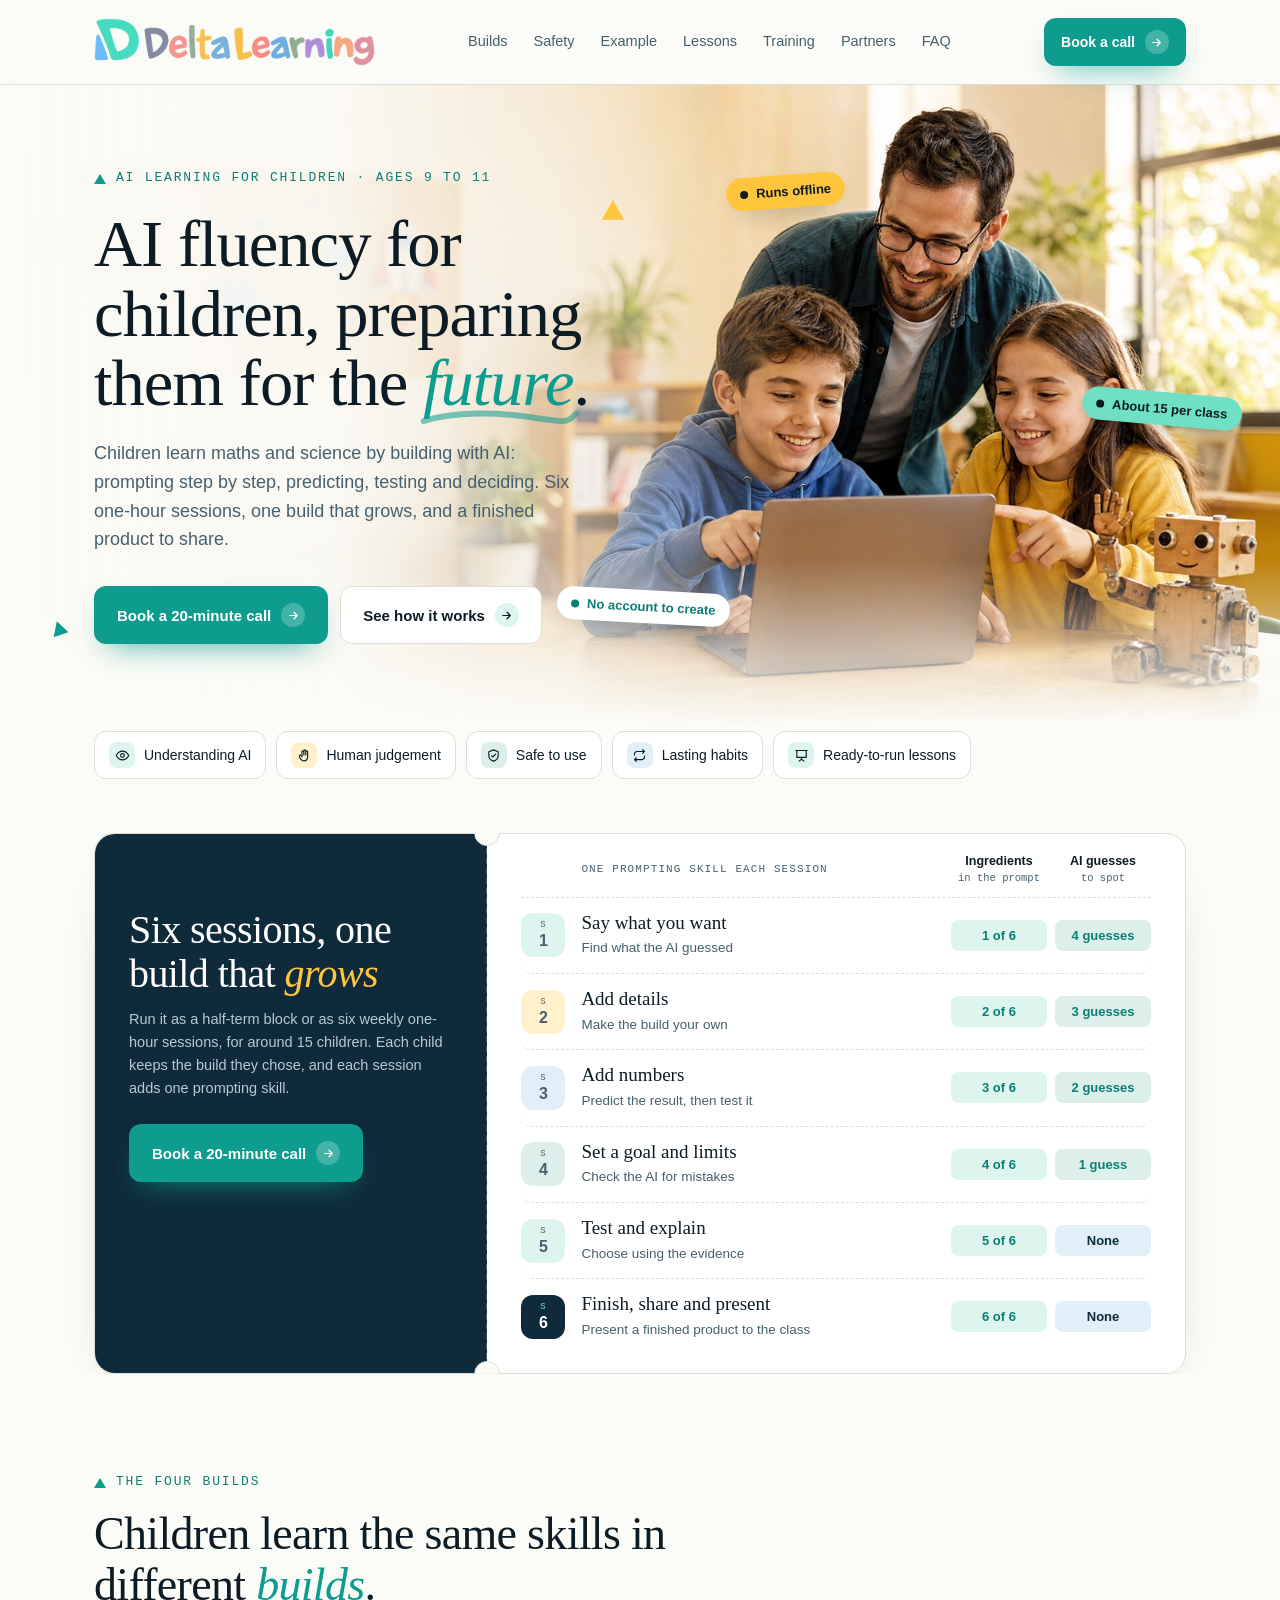
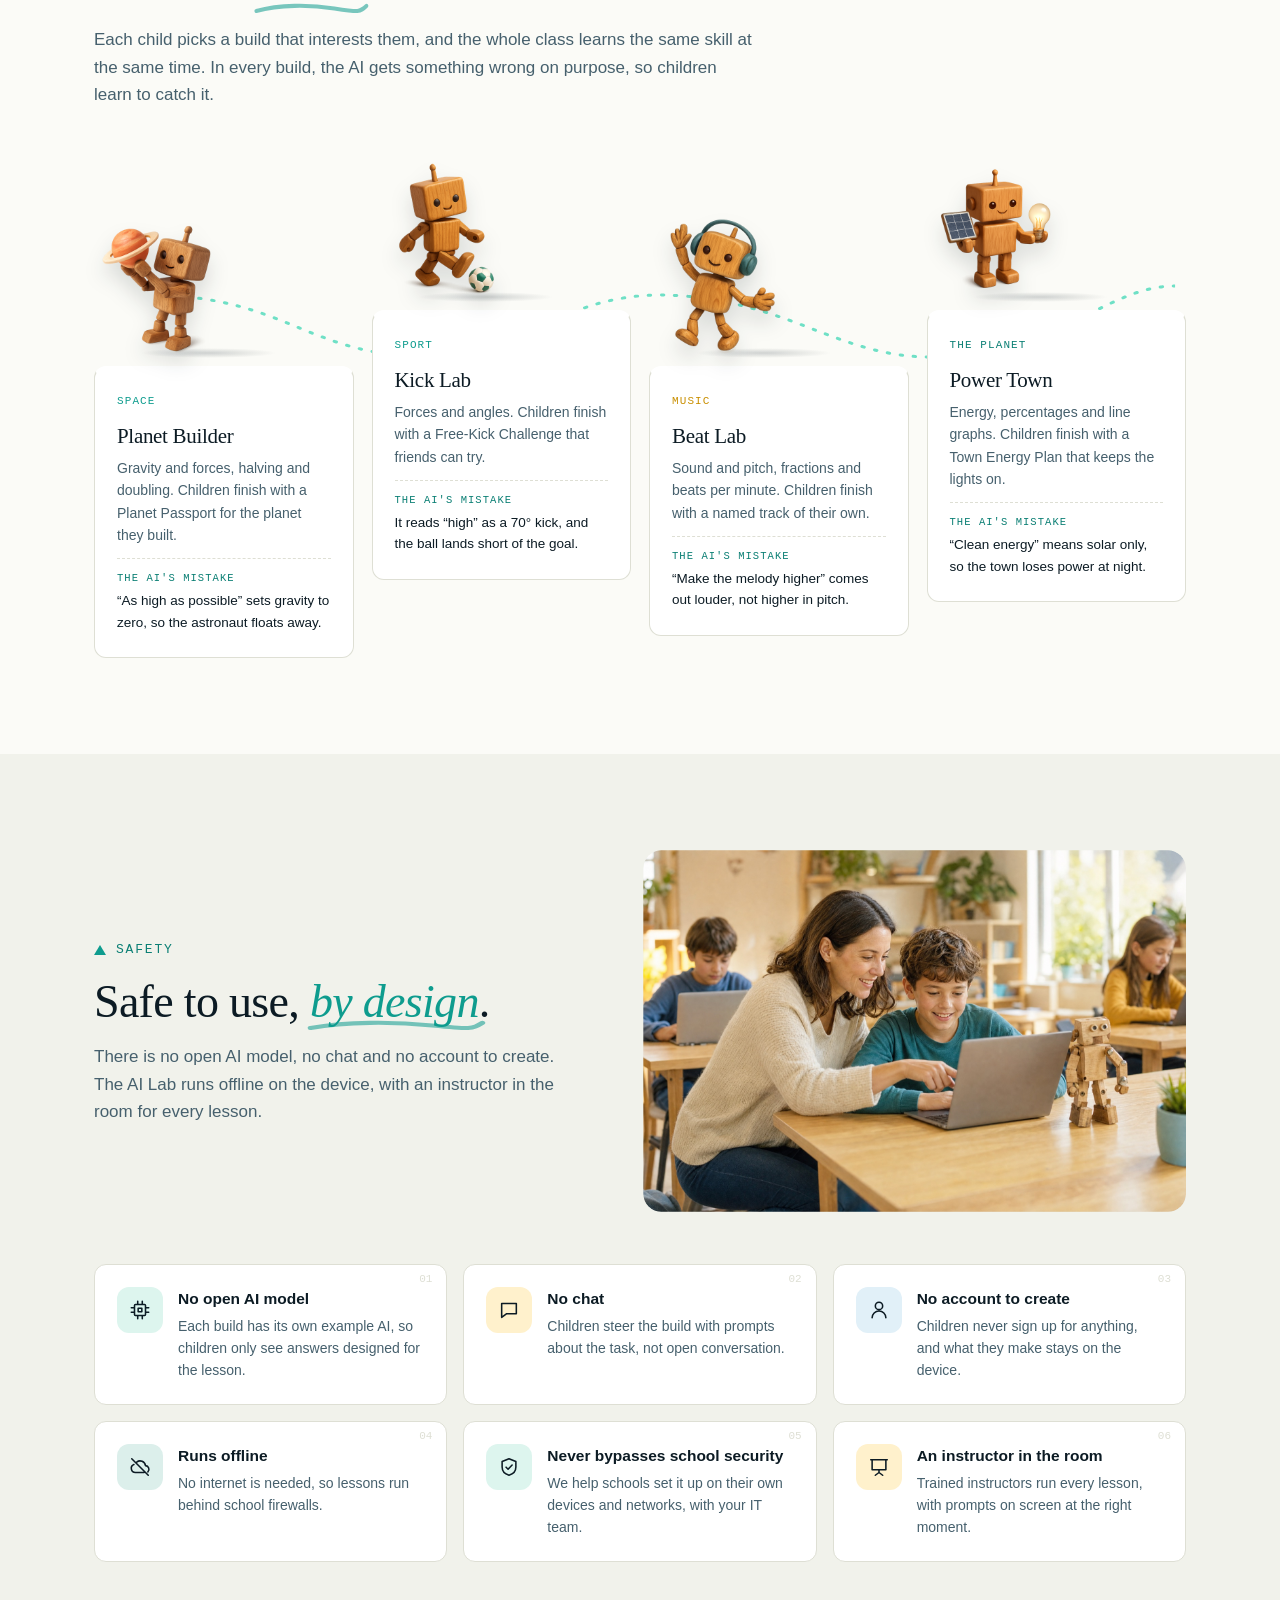
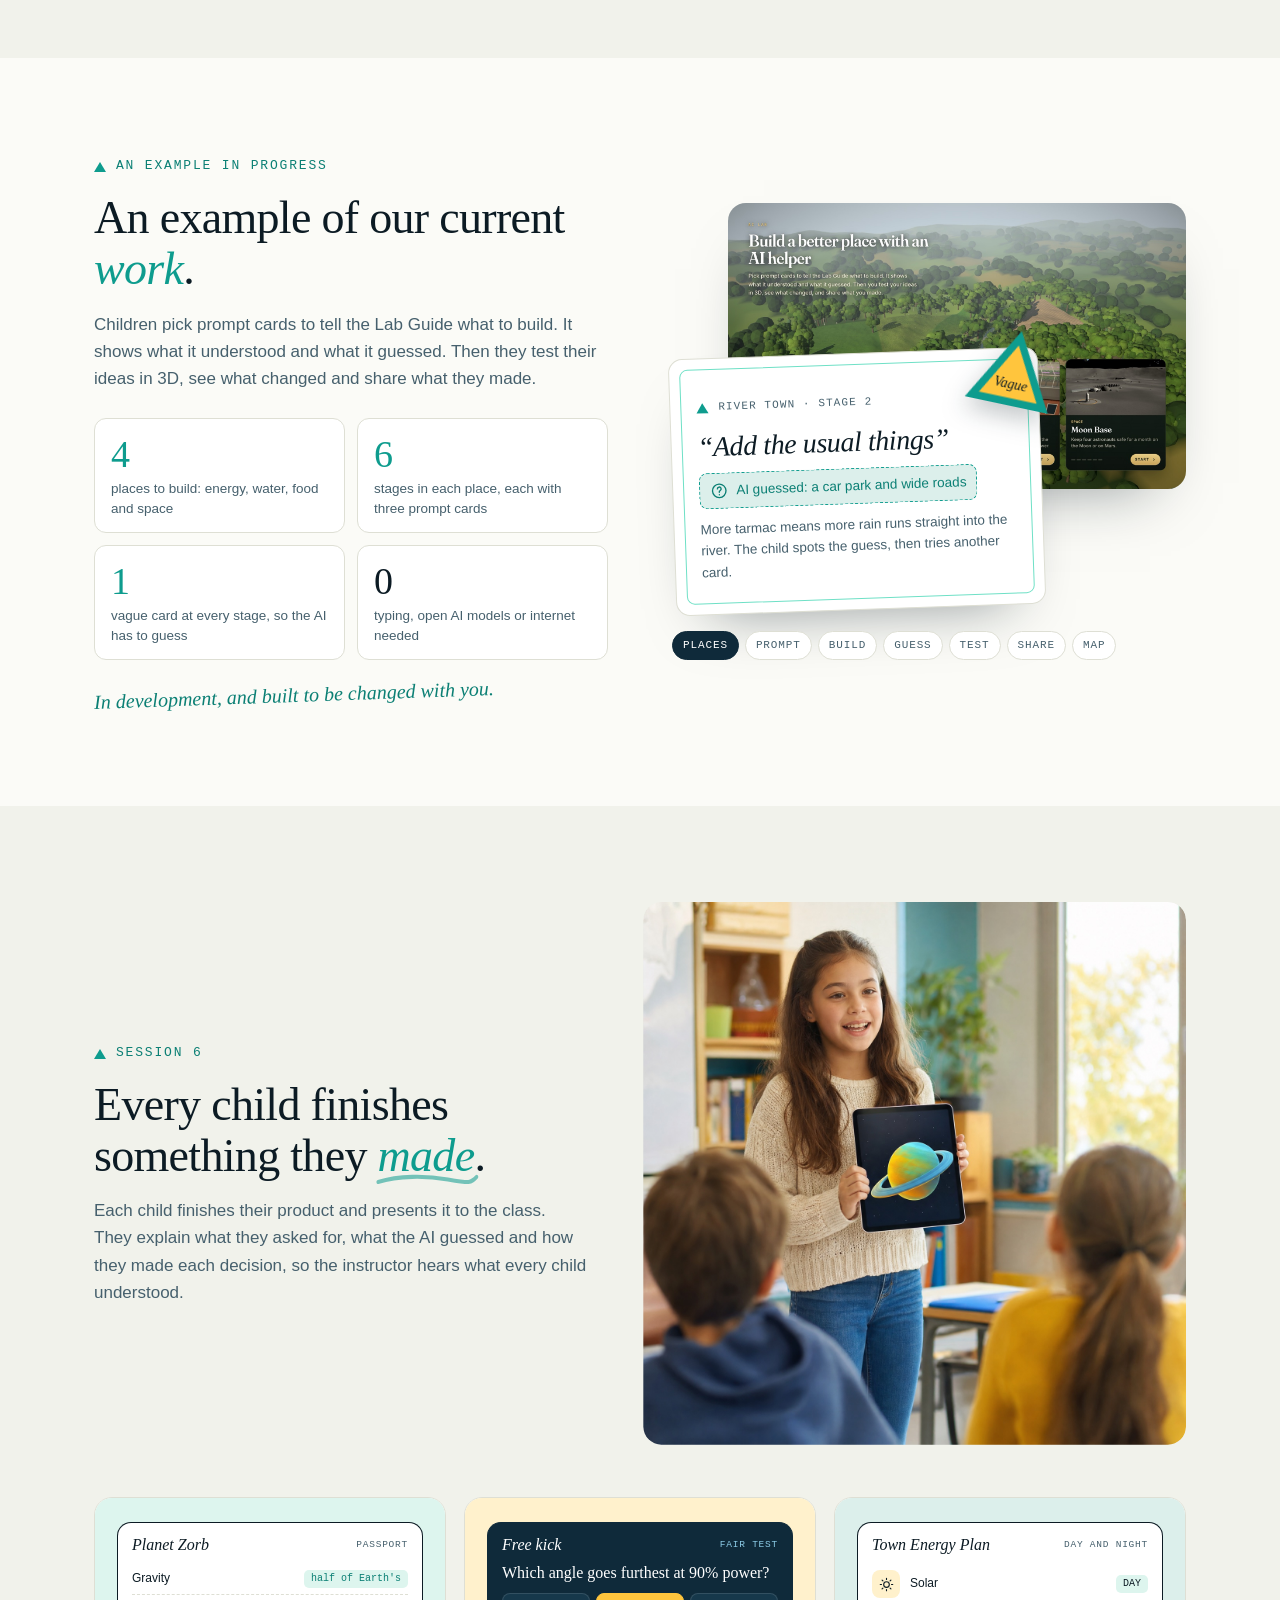
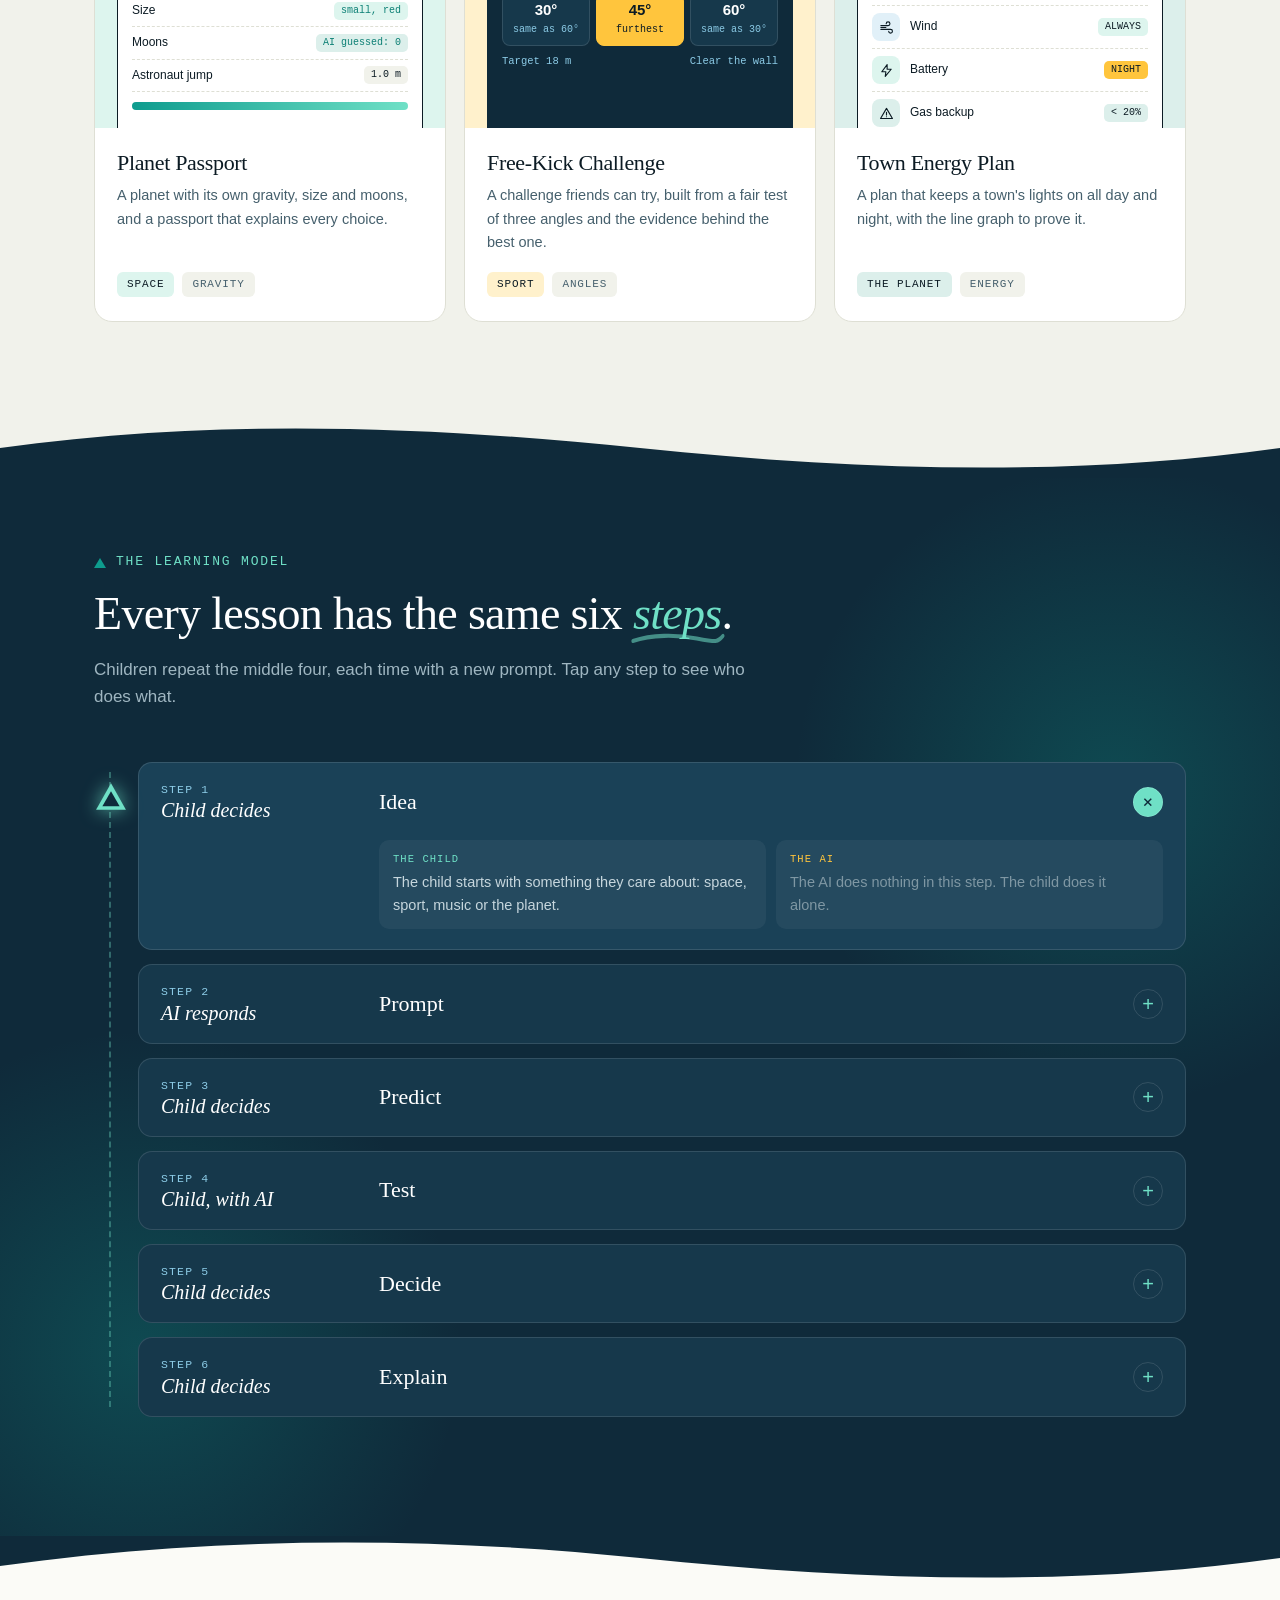
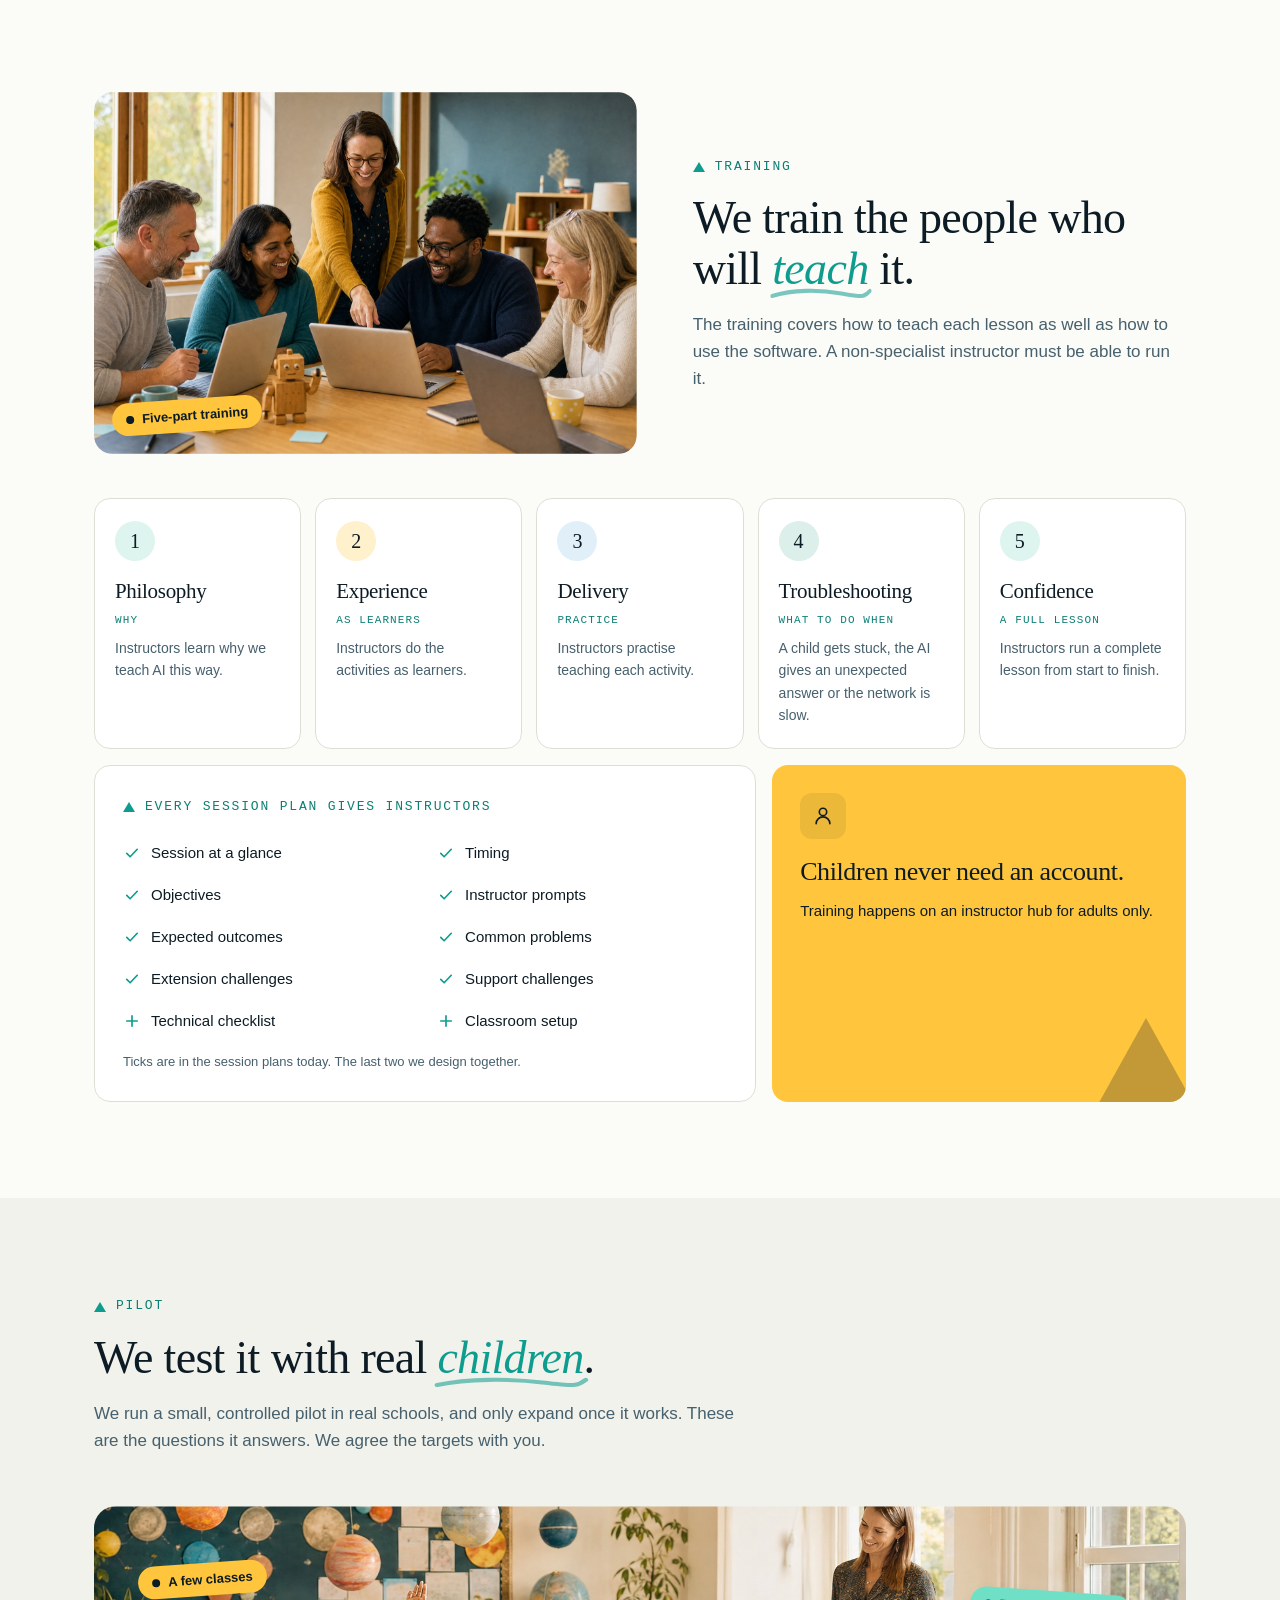
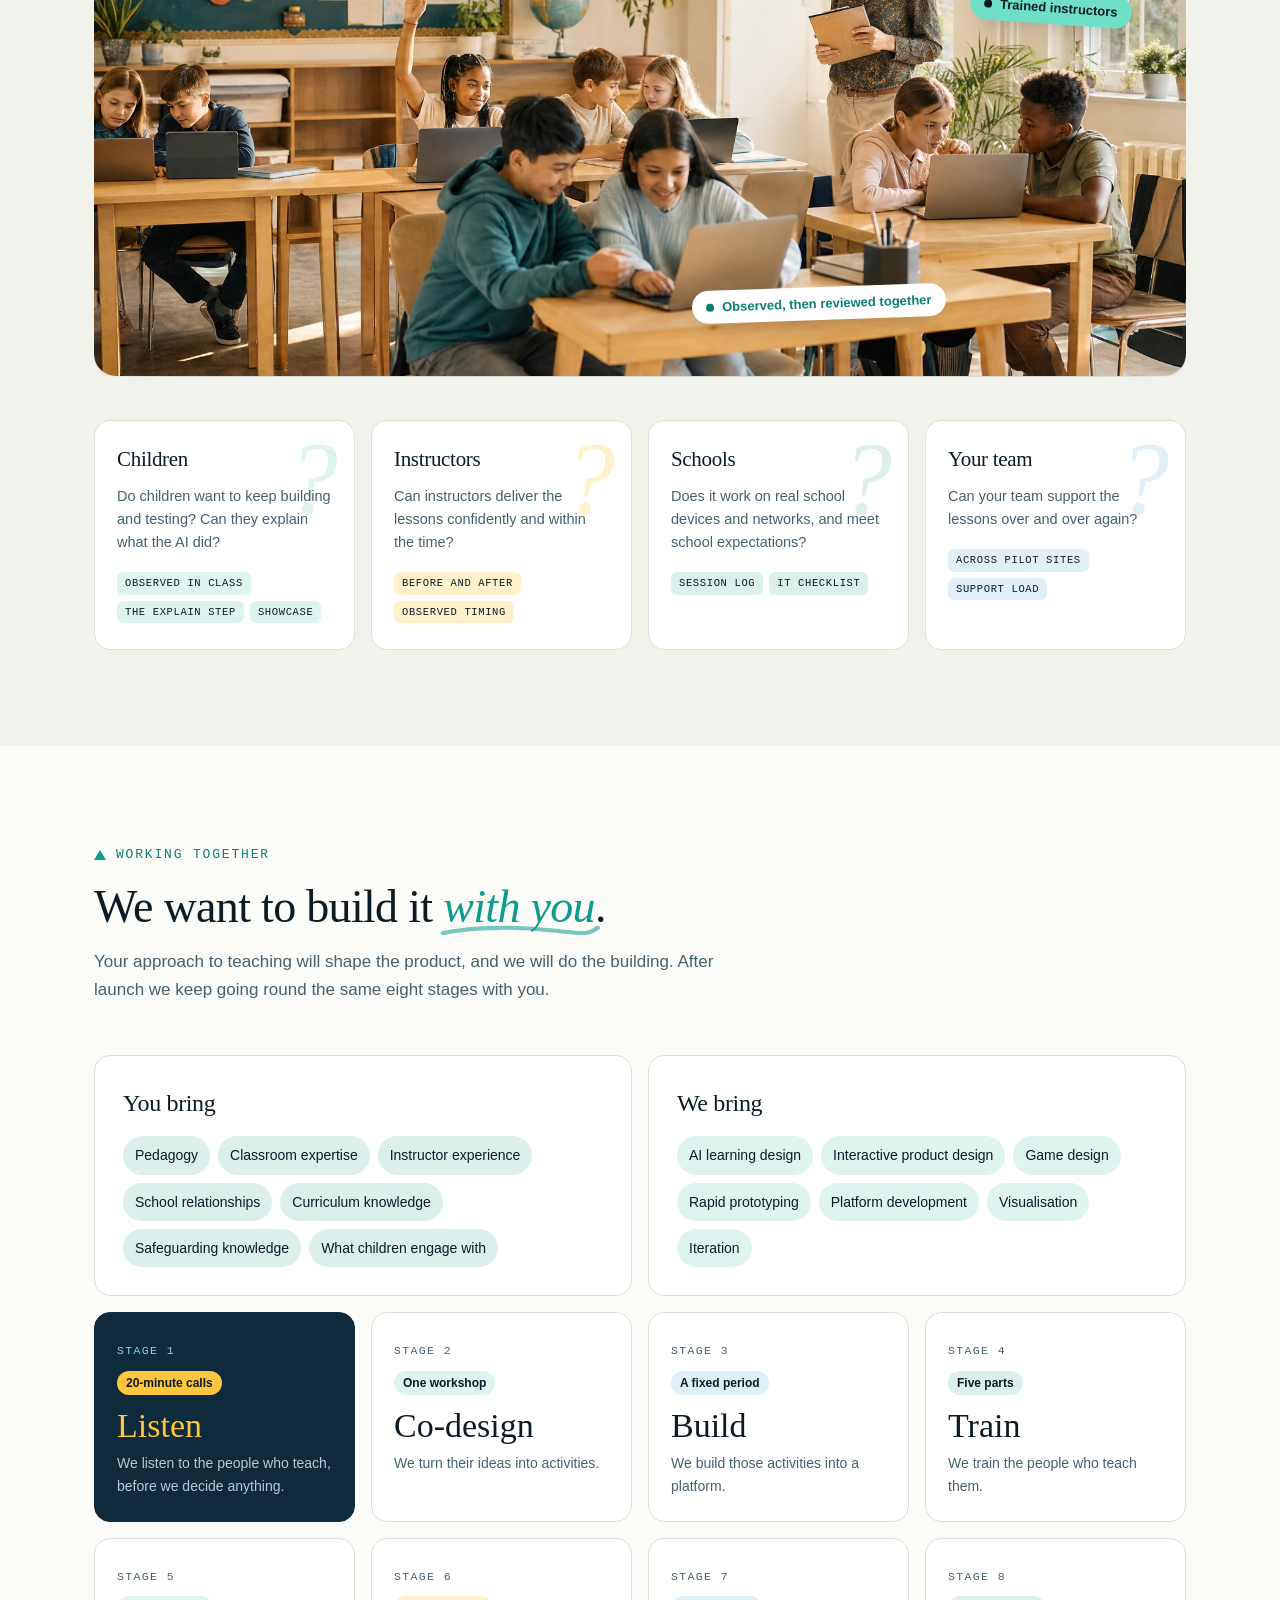
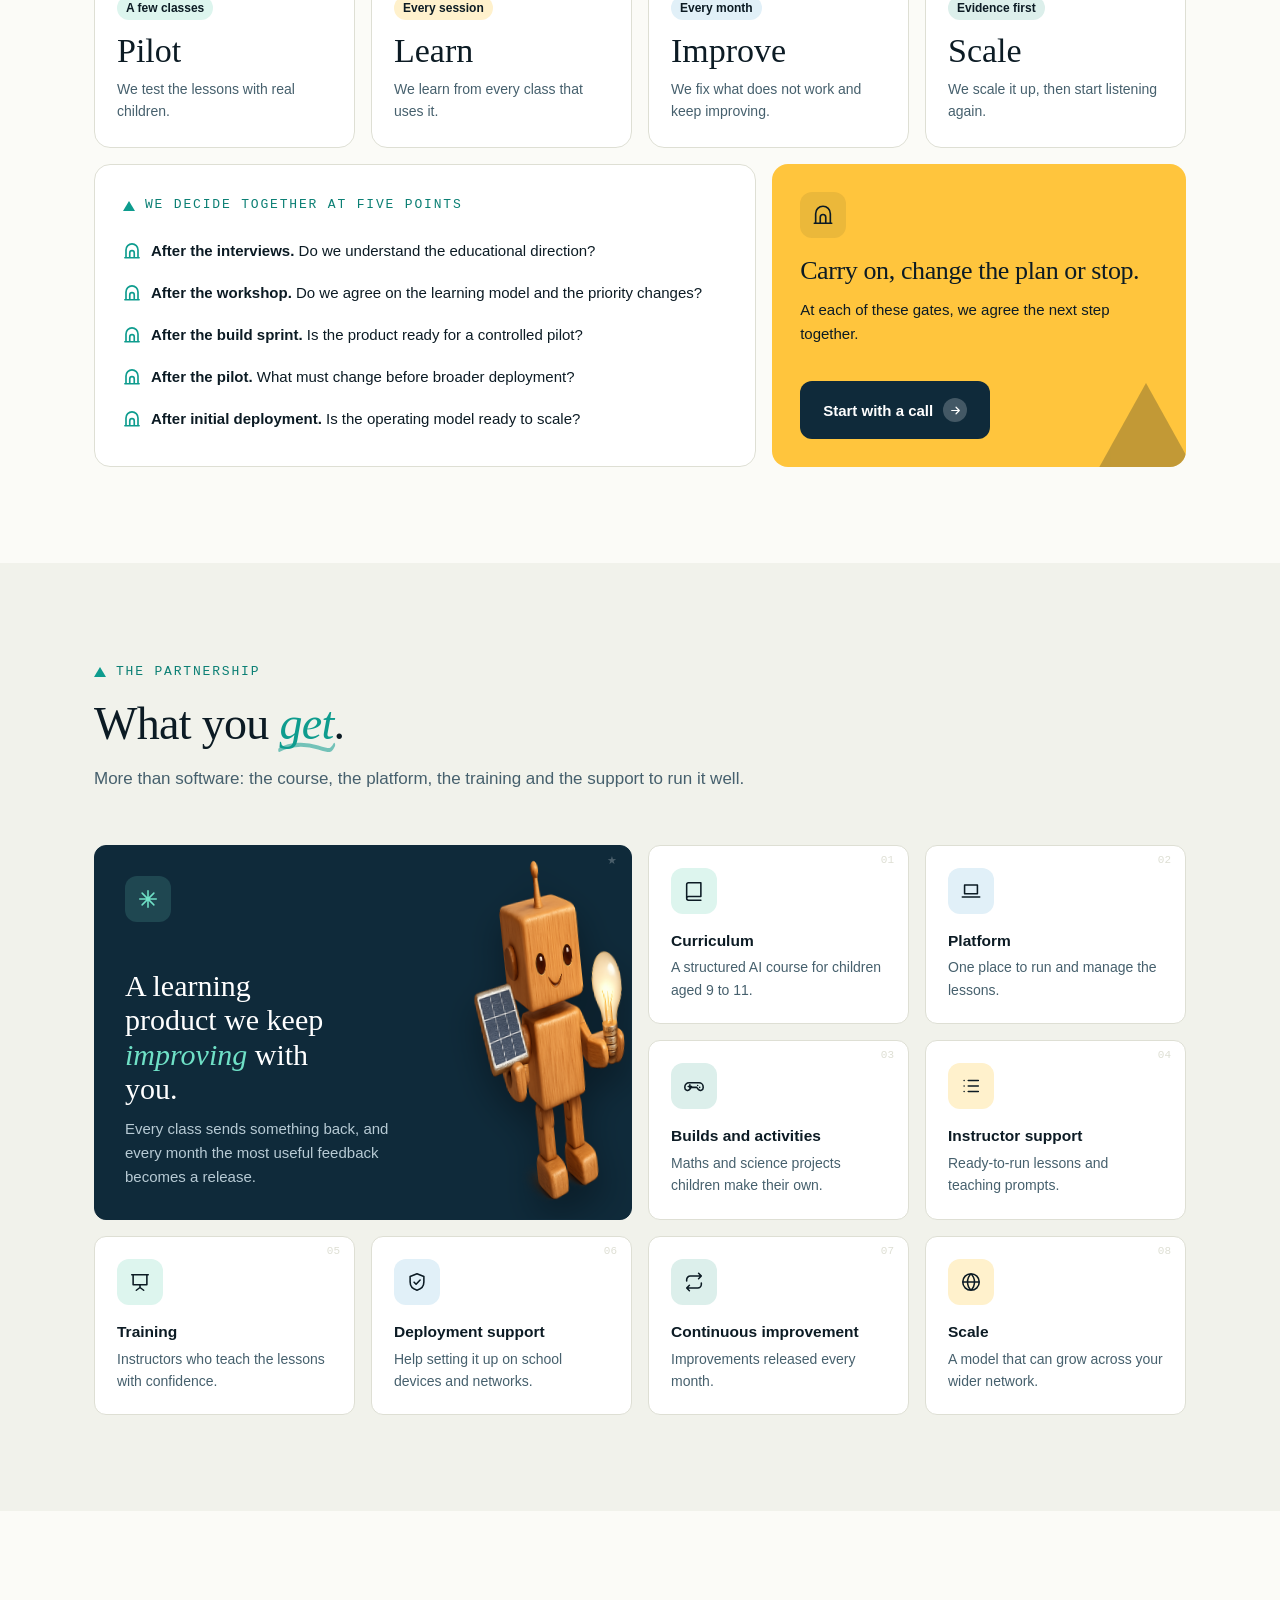
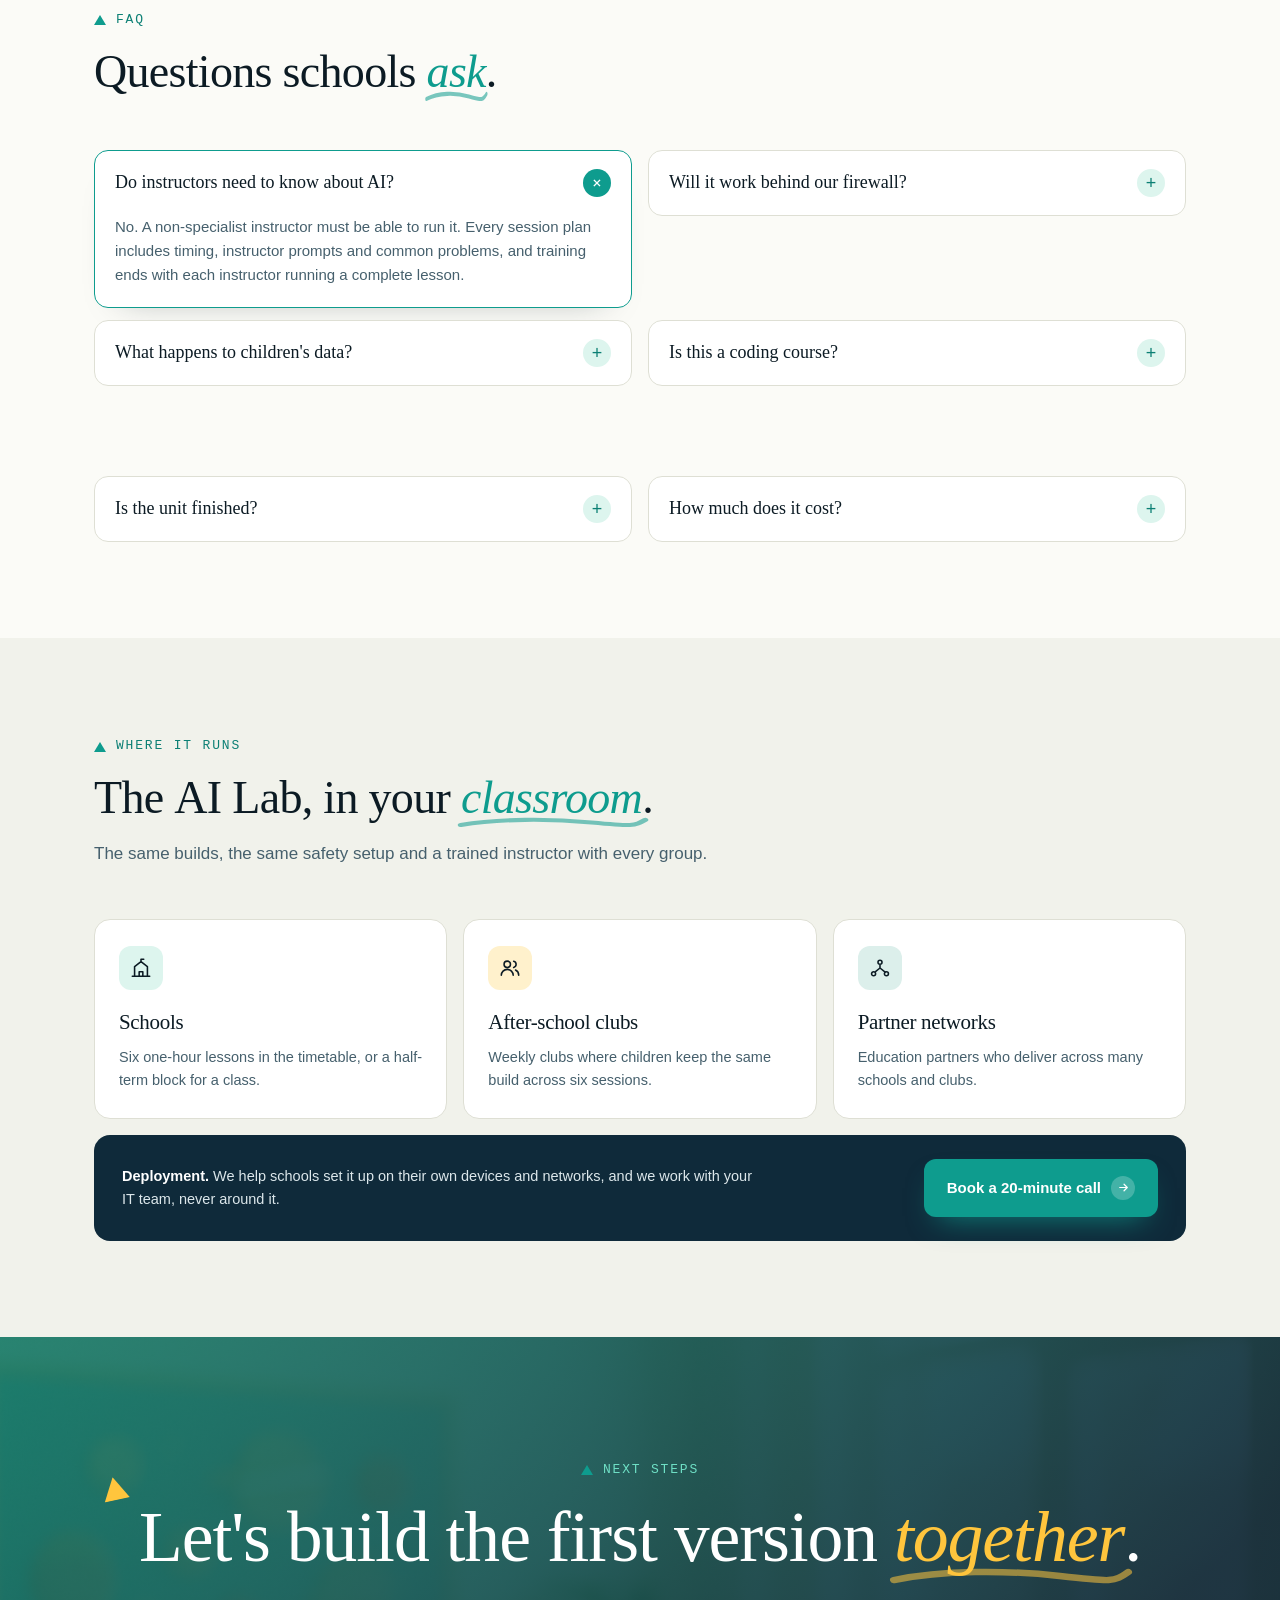
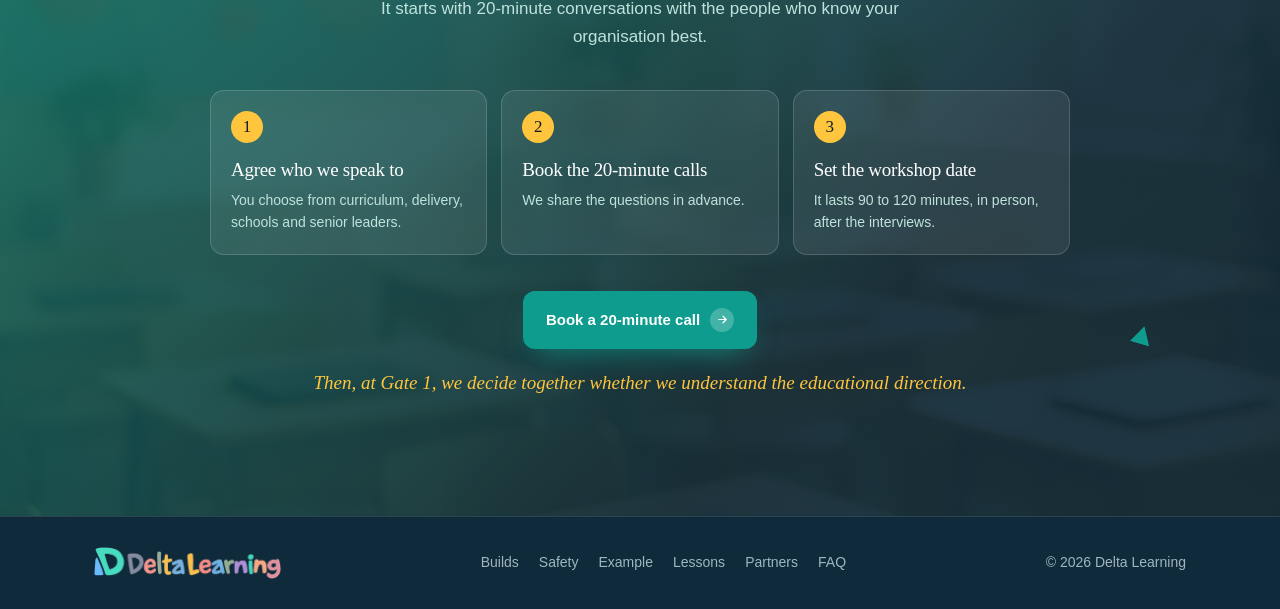
==== commit d26c16a9: "Change the age range to 9 to 11 Co-Authored-By: Claude Opus 5.5 <noreply@anthropic.com>" ====
--- a/index.html
+++ b/index.html
@@ -4,7 +4,7 @@
     <meta charset="utf-8" />
     <meta name="viewport" content="width=device-width, initial-scale=1" />
     <title>Delta Learning · AI fluency for children</title>
-    <meta name="description" content="The AI Lab: six one-hour sessions where children aged 10 to 11 learn maths and science by building with AI. Safe to use, runs offline, and built with schools." />
+    <meta name="description" content="The AI Lab: six one-hour sessions where children aged 9 to 11 learn maths and science by building with AI. Safe to use, runs offline, and built with schools." />
     <meta name="theme-color" content="#fbfbf7" />
     <link rel="icon" href="assets/logo-mark.png" type="image/png" />
     <link rel="preconnect" href="https://fonts.googleapis.com" />
@@ -47,7 +47,7 @@
           <span class="tag t3"><i></i>No account to create</span>
           <div class="wrap hero-copy">
               <div>
-                <p class="label">AI learning for children · Ages 10 to 11</p>
+                <p class="label">AI learning for children · Ages 9 to 11</p>
                 <h1>AI fluency for children, preparing them for the <em>future</em>.</h1>
                 <p class="lead">Children learn maths and science by building with AI: prompting step by step, predicting, testing and deciding. Six one-hour sessions, one build that grows, and a finished product to share.</p>
                 <div class="ctas">
@@ -394,7 +394,7 @@
           </div>
           <div class="services services--4">
             <div class="svc feature" data-n="★"><span class="ic"><i data-icon="sparkle"></i></span><div><b>A learning product we keep <em>improving</em> with you.</b><span>Every class sends something back, and every month the most useful feedback becomes a release.</span></div><img src="img/robot-planet.png" width="400" height="400" alt="" loading="lazy" /></div>
-            <div class="svc" data-n="01"><span class="ic" style="--t: var(--mint-t)"><i data-icon="book"></i></span><div><b>Curriculum</b><span>A structured AI course for children aged 10 to 11.</span></div></div>
+            <div class="svc" data-n="01"><span class="ic" style="--t: var(--mint-t)"><i data-icon="book"></i></span><div><b>Curriculum</b><span>A structured AI course for children aged 9 to 11.</span></div></div>
             <div class="svc" data-n="02"><span class="ic" style="--t: var(--sky-t)"><i data-icon="laptop"></i></span><div><b>Platform</b><span>One place to run and manage the lessons.</span></div></div>
             <div class="svc" data-n="03"><span class="ic" style="--t: var(--accent-t)"><i data-icon="gamepad"></i></span><div><b>Builds and activities</b><span>Maths and science projects children make their own.</span></div></div>
             <div class="svc" data-n="04"><span class="ic" style="--t: var(--sun-t)"><i data-icon="list"></i></span><div><b>Instructor support</b><span>Ready-to-run lessons and teaching prompts.</span></div></div>
